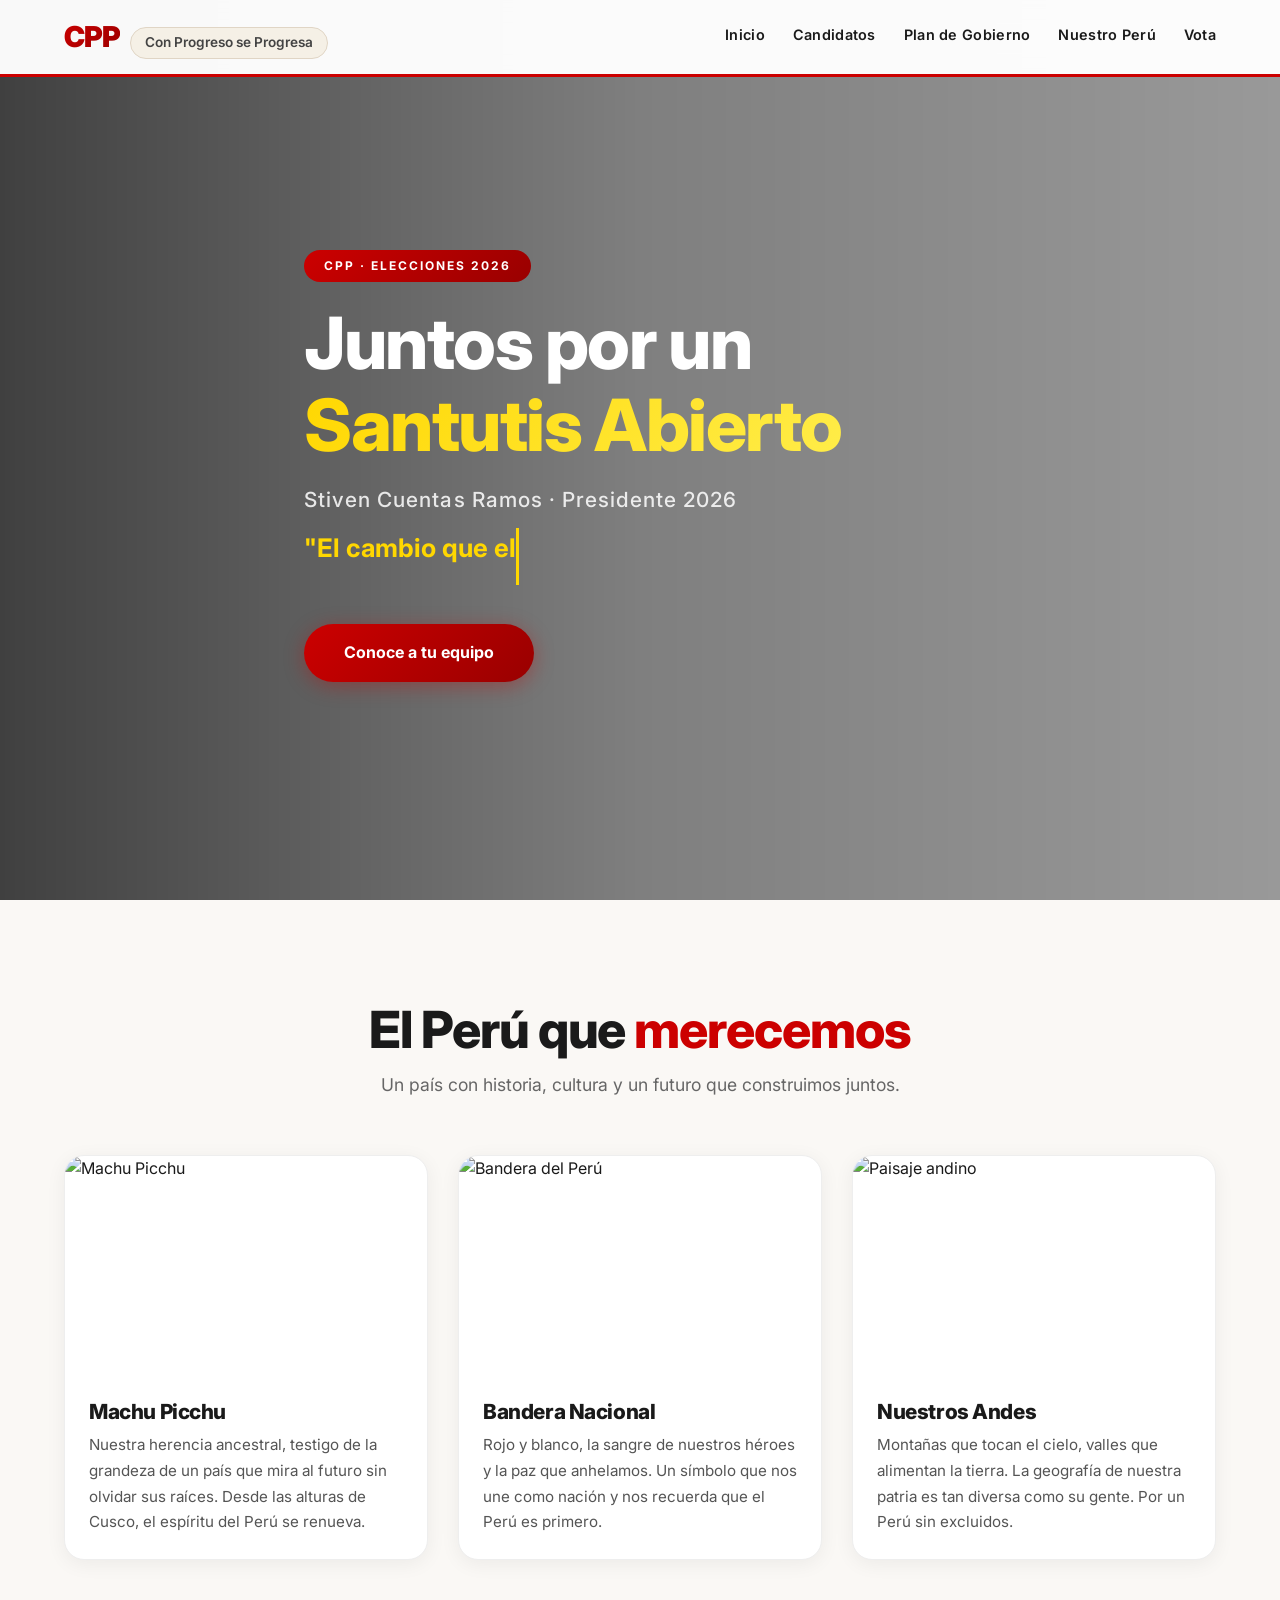
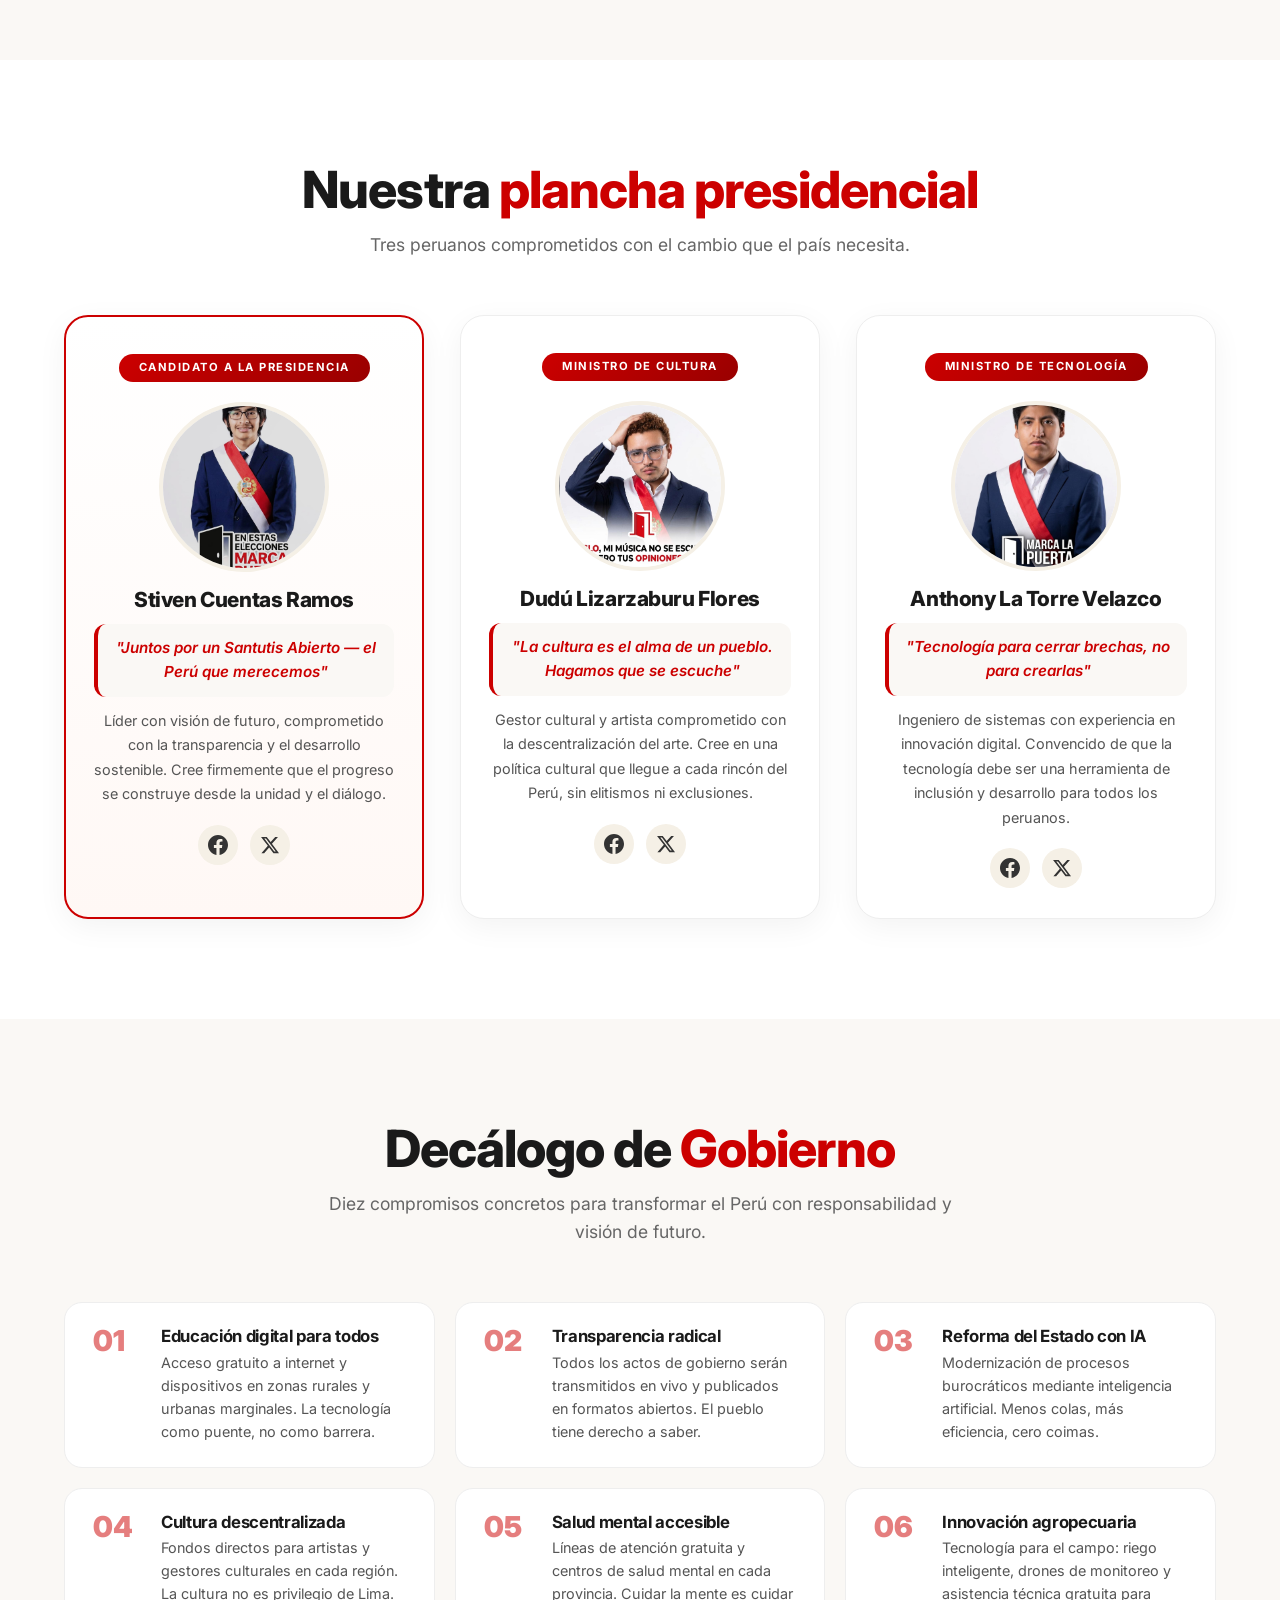
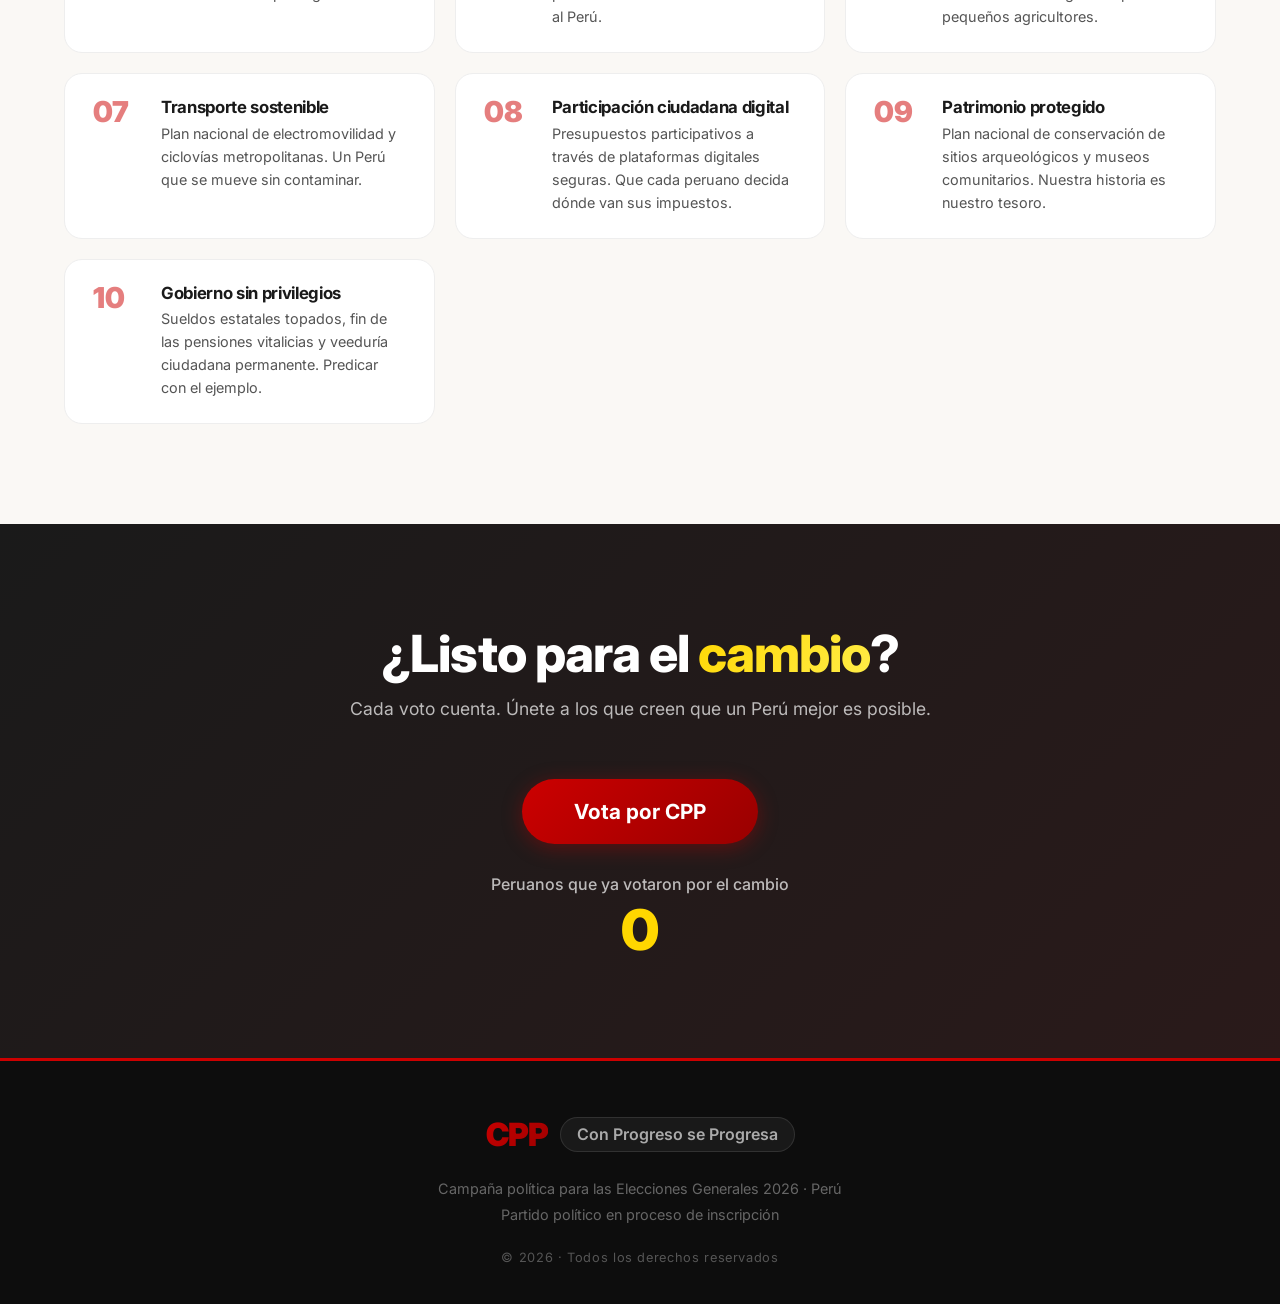
==== index.html @ 86fbd837 "Tercera version con ia agentica de BigPickle" ====
<!DOCTYPE html>
<html lang="es">
<head>
    <meta charset="UTF-8" />
    <meta name="viewport" content="width=device-width, initial-scale=1.0" />
    <title>CPP · Con Progreso se Progresa | Elecciones 2026</title>
    <link rel="stylesheet" href="css/style.css" />
    <link rel="preconnect" href="https://fonts.googleapis.com" />
    <link href="https://fonts.googleapis.com/css2?family=Inter:wght@400;500;600;700;800;900&display=swap" rel="stylesheet" />
</head>
<body>

    <!-- ===== HEADER ===== -->
    <header class="header" id="header">
        <div class="container header-inner">
            <a href="#inicio" class="logo">
                <span class="logo-cpp">CPP</span>
                <span class="logo-slogan">Con Progreso se Progresa</span>
            </a>
            <button class="nav-toggle" id="navToggle" aria-label="Menú de navegación">
                <span></span><span></span><span></span>
            </button>
            <nav class="nav" id="nav">
                <a href="#inicio">Inicio</a>
                <a href="#candidatos">Candidatos</a>
                <a href="#propuestas">Plan de Gobierno</a>
                <a href="#peru">Nuestro Perú</a>
                <a href="#votar">Vota</a>
            </nav>
        </div>
    </header>

    <!-- ===== HERO ===== -->
    <section class="hero" id="inicio">
        <div class="hero-carousel" id="heroCarousel">
            <div class="carousel-slide active" style="background-image: url('img/machupicchu.jpg')"></div>
            <div class="carousel-slide" style="background-image: url('img/bandera-peru.jpg')"></div>
            <div class="carousel-slide" style="background-image: url('img/peru-paisaje.jpg')"></div>
        </div>
        <div class="hero-overlay"></div>
        <div class="hero-content container">
            <span class="hero-tag fade-in">CPP · Elecciones 2026</span>
            <h1 class="fade-in">Juntos por un <span class="highlight">Santutis Abierto</span></h1>
            <p class="hero-sub fade-in">Stiven Cuentas Ramos · Presidente 2026</p>
            <p class="hero-lema" id="typingText"></p>
            <div class="hero-cta fade-in">
                <a href="#candidatos" class="btn-primary pulse">Conoce a tu equipo</a>
            </div>
        </div>
    </section>

    <!-- ===== NUESTRO PERÚ ===== -->
    <section class="section peru" id="peru">
        <div class="container">
            <div class="section-header fade-up">
                <h2 class="section-title">El Perú que <span>merecemos</span></h2>
                <p class="section-sub">Un país con historia, cultura y un futuro que construimos juntos.</p>
            </div>
            <div class="peru-grid">
                <div class="peru-card fade-up">
                    <div class="peru-img">
                        <img src="img/machupicchu.jpg" alt="Machu Picchu" loading="lazy" />
                    </div>
                    <div class="peru-body">
                        <h3>Machu Picchu</h3>
                        <p>Nuestra herencia ancestral, testigo de la grandeza de un país que mira al futuro sin olvidar sus raíces. Desde las alturas de Cusco, el espíritu del Perú se renueva.</p>
                    </div>
                </div>
                <div class="peru-card fade-up">
                    <div class="peru-img">
                        <img src="img/bandera-peru.jpg" alt="Bandera del Perú" loading="lazy" />
                    </div>
                    <div class="peru-body">
                        <h3>Bandera Nacional</h3>
                        <p>Rojo y blanco, la sangre de nuestros héroes y la paz que anhelamos. Un símbolo que nos une como nación y nos recuerda que el Perú es primero.</p>
                    </div>
                </div>
                <div class="peru-card fade-up">
                    <div class="peru-img">
                        <img src="img/peru-paisaje.jpg" alt="Paisaje andino" loading="lazy" />
                    </div>
                    <div class="peru-body">
                        <h3>Nuestros Andes</h3>
                        <p>Montañas que tocan el cielo, valles que alimentan la tierra. La geografía de nuestra patria es tan diversa como su gente. Por un Perú sin excluidos.</p>
                    </div>
                </div>
            </div>
        </div>
    </section>

    <!-- ===== CANDIDATOS ===== -->
    <section class="section candidatos" id="candidatos">
        <div class="container">
            <div class="section-header fade-up">
                <h2 class="section-title">Nuestra <span>plancha presidencial</span></h2>
                <p class="section-sub">Tres peruanos comprometidos con el cambio que el país necesita.</p>
            </div>
            <div class="candidatos-grid">

                <div class="candidato-card card-destacado fade-up">
                    <div class="candidato-badge">Candidato a la Presidencia</div>
                    <div class="candidato-img-wrap">
                        <img src="img/bannerchino.jpg" alt="Stiven Cuentas Ramos" class="candidato-img" loading="lazy" />
                    </div>
                    <h3 class="candidato-nombre">Stiven Cuentas Ramos</h3>
                    <p class="candidato-lema">"Juntos por un Santutis Abierto — el Perú que merecemos"</p>
                    <p class="candidato-desc">Líder con visión de futuro, comprometido con la transparencia y el desarrollo sostenible. Cree firmemente que el progreso se construye desde la unidad y el diálogo.</p>
                    <div class="candidato-redes">
                        <a href="#" aria-label="Facebook"><svg viewBox="0 0 24 24" fill="currentColor"><path d="M24 12.073c0-6.627-5.373-12-12-12s-12 5.373-12 12c0 5.99 4.388 10.954 10.125 11.854v-8.385H7.078v-3.47h3.047V9.43c0-3.007 1.792-4.669 4.533-4.669 1.312 0 2.686.235 2.686.235v2.953H15.83c-1.491 0-1.956.925-1.956 1.874v2.25h3.328l-.532 3.47h-2.796v8.385C19.612 23.027 24 18.062 24 12.073z"/></svg></a>
                        <a href="#" aria-label="Twitter / X"><svg viewBox="0 0 24 24" fill="currentColor"><path d="M18.244 2.25h3.308l-7.227 8.26 8.502 11.24H16.17l-5.214-6.817L4.99 21.75H1.68l7.73-8.835L1.254 2.25H8.08l4.713 6.231zm-1.161 17.52h1.833L7.084 4.126H5.117z"/></svg></a>
                    </div>
                </div>

                <div class="candidato-card fade-up">
                    <div class="candidato-badge">Ministro de Cultura</div>
                    <div class="candidato-img-wrap">
                        <img src="img/bannerdudu.jpg" alt="Dudú Lizarzaburu Flores" class="candidato-img" loading="lazy" />
                    </div>
                    <h3 class="candidato-nombre">Dudú Lizarzaburu Flores</h3>
                    <p class="candidato-lema">"La cultura es el alma de un pueblo. Hagamos que se escuche"</p>
                    <p class="candidato-desc">Gestor cultural y artista comprometido con la descentralización del arte. Cree en una política cultural que llegue a cada rincón del Perú, sin elitismos ni exclusiones.</p>
                    <div class="candidato-redes">
                        <a href="#" aria-label="Facebook"><svg viewBox="0 0 24 24" fill="currentColor"><path d="M24 12.073c0-6.627-5.373-12-12-12s-12 5.373-12 12c0 5.99 4.388 10.954 10.125 11.854v-8.385H7.078v-3.47h3.047V9.43c0-3.007 1.792-4.669 4.533-4.669 1.312 0 2.686.235 2.686.235v2.953H15.83c-1.491 0-1.956.925-1.956 1.874v2.25h3.328l-.532 3.47h-2.796v8.385C19.612 23.027 24 18.062 24 12.073z"/></svg></a>
                        <a href="#" aria-label="Twitter / X"><svg viewBox="0 0 24 24" fill="currentColor"><path d="M18.244 2.25h3.308l-7.227 8.26 8.502 11.24H16.17l-5.214-6.817L4.99 21.75H1.68l7.73-8.835L1.254 2.25H8.08l4.713 6.231zm-1.161 17.52h1.833L7.084 4.126H5.117z"/></svg></a>
                    </div>
                </div>

                <div class="candidato-card fade-up">
                    <div class="candidato-badge">Ministro de Tecnología</div>
                    <div class="candidato-img-wrap">
                        <img src="img/banneranthony.jpg" alt="Anthony La Torre Velazco" class="candidato-img" loading="lazy" />
                    </div>
                    <h3 class="candidato-nombre">Anthony La Torre Velazco</h3>
                    <p class="candidato-lema">"Tecnología para cerrar brechas, no para crearlas"</p>
                    <p class="candidato-desc">Ingeniero de sistemas con experiencia en innovación digital. Convencido de que la tecnología debe ser una herramienta de inclusión y desarrollo para todos los peruanos.</p>
                    <div class="candidato-redes">
                        <a href="#" aria-label="Facebook"><svg viewBox="0 0 24 24" fill="currentColor"><path d="M24 12.073c0-6.627-5.373-12-12-12s-12 5.373-12 12c0 5.99 4.388 10.954 10.125 11.854v-8.385H7.078v-3.47h3.047V9.43c0-3.007 1.792-4.669 4.533-4.669 1.312 0 2.686.235 2.686.235v2.953H15.83c-1.491 0-1.956.925-1.956 1.874v2.25h3.328l-.532 3.47h-2.796v8.385C19.612 23.027 24 18.062 24 12.073z"/></svg></a>
                        <a href="#" aria-label="Twitter / X"><svg viewBox="0 0 24 24" fill="currentColor"><path d="M18.244 2.25h3.308l-7.227 8.26 8.502 11.24H16.17l-5.214-6.817L4.99 21.75H1.68l7.73-8.835L1.254 2.25H8.08l4.713 6.231zm-1.161 17.52h1.833L7.084 4.126H5.117z"/></svg></a>
                    </div>
                </div>

            </div>
        </div>
    </section>

    <!-- ===== PLAN DE GOBIERNO ===== -->
    <section class="section propuestas" id="propuestas">
        <div class="container">
            <div class="section-header fade-up">
                <h2 class="section-title">Decálogo de <span>Gobierno</span></h2>
                <p class="section-sub">Diez compromisos concretos para transformar el Perú con responsabilidad y visión de futuro.</p>
            </div>
            <div class="propuestas-grid">

                <div class="propuesta-item fade-up">
                    <span class="propuesta-num">01</span>
                    <div class="propuesta-texto">
                        <h4>Educación digital para todos</h4>
                        <p>Acceso gratuito a internet y dispositivos en zonas rurales y urbanas marginales. La tecnología como puente, no como barrera.</p>
                    </div>
                </div>

                <div class="propuesta-item fade-up">
                    <span class="propuesta-num">02</span>
                    <div class="propuesta-texto">
                        <h4>Transparencia radical</h4>
                        <p>Todos los actos de gobierno serán transmitidos en vivo y publicados en formatos abiertos. El pueblo tiene derecho a saber.</p>
                    </div>
                </div>

                <div class="propuesta-item fade-up">
                    <span class="propuesta-num">03</span>
                    <div class="propuesta-texto">
                        <h4>Reforma del Estado con IA</h4>
                        <p>Modernización de procesos burocráticos mediante inteligencia artificial. Menos colas, más eficiencia, cero coimas.</p>
                    </div>
                </div>

                <div class="propuesta-item fade-up">
                    <span class="propuesta-num">04</span>
                    <div class="propuesta-texto">
                        <h4>Cultura descentralizada</h4>
                        <p>Fondos directos para artistas y gestores culturales en cada región. La cultura no es privilegio de Lima.</p>
                    </div>
                </div>

                <div class="propuesta-item fade-up">
                    <span class="propuesta-num">05</span>
                    <div class="propuesta-texto">
                        <h4>Salud mental accesible</h4>
                        <p>Líneas de atención gratuita y centros de salud mental en cada provincia. Cuidar la mente es cuidar al Perú.</p>
                    </div>
                </div>

                <div class="propuesta-item fade-up">
                    <span class="propuesta-num">06</span>
                    <div class="propuesta-texto">
                        <h4>Innovación agropecuaria</h4>
                        <p>Tecnología para el campo: riego inteligente, drones de monitoreo y asistencia técnica gratuita para pequeños agricultores.</p>
                    </div>
                </div>

                <div class="propuesta-item fade-up">
                    <span class="propuesta-num">07</span>
                    <div class="propuesta-texto">
                        <h4>Transporte sostenible</h4>
                        <p>Plan nacional de electromovilidad y ciclovías metropolitanas. Un Perú que se mueve sin contaminar.</p>
                    </div>
                </div>

                <div class="propuesta-item fade-up">
                    <span class="propuesta-num">08</span>
                    <div class="propuesta-texto">
                        <h4>Participación ciudadana digital</h4>
                        <p>Presupuestos participativos a través de plataformas digitales seguras. Que cada peruano decida dónde van sus impuestos.</p>
                    </div>
                </div>

                <div class="propuesta-item fade-up">
                    <span class="propuesta-num">09</span>
                    <div class="propuesta-texto">
                        <h4>Patrimonio protegido</h4>
                        <p>Plan nacional de conservación de sitios arqueológicos y museos comunitarios. Nuestra historia es nuestro tesoro.</p>
                    </div>
                </div>

                <div class="propuesta-item fade-up">
                    <span class="propuesta-num">10</span>
                    <div class="propuesta-texto">
                        <h4>Gobierno sin privilegios</h4>
                        <p>Sueldos estatales topados, fin de las pensiones vitalicias y veeduría ciudadana permanente. Predicar con el ejemplo.</p>
                    </div>
                </div>

            </div>
        </div>
    </section>

    <!-- ===== VOTA ===== -->
    <section class="section cta" id="votar">
        <div class="container">
            <div class="section-header fade-up">
                <h2 class="section-title">¿Listo para el <span>cambio</span>?</h2>
                <p class="section-sub">Cada voto cuenta. Únete a los que creen que un Perú mejor es posible.</p>
            </div>
            <div class="cta-content fade-up">
                <button class="btn-primary btn-grande pulse" id="btnVotar">Vota por CPP</button>
                <div class="cta-contador">
                    <span class="cta-contador-label">Peruanos que ya votaron por el cambio</span>
                    <span class="cta-contador-num" id="contadorVotos">0</span>
                </div>
            </div>
        </div>
    </section>

    <!-- ===== FOOTER ===== -->
    <footer class="footer">
        <div class="container">
            <div class="footer-brand">
                <span class="logo-cpp">CPP</span>
                <span class="footer-slogan">Con Progreso se Progresa</span>
            </div>
            <p class="footer-text">
                Campaña política para las Elecciones Generales 2026 · Perú<br />
                Partido político en proceso de inscripción
            </p>
            <p class="footer-copy">&copy; 2026 · Todos los derechos reservados</p>
        </div>
    </footer>

    <script src="js/main.js"></script>
</body>
</html>
---- css/style.css ----
/* ============================================================
   CPP · Con Progreso se Progresa — Estilos
   Elecciones Perú 2026
   ============================================================ */

/* ---------- RESET ---------- */
*,
*::before,
*::after {
    margin: 0;
    padding: 0;
    box-sizing: border-box;
}

html {
    scroll-behavior: smooth;
}

body {
    font-family: 'Inter', 'Segoe UI', sans-serif;
    background: #ffffff;
    color: #1a1a1a;
    line-height: 1.6;
    overflow-x: hidden;
    -webkit-font-smoothing: antialiased;
}

img {
    max-width: 100%;
    display: block;
}

a {
    text-decoration: none;
    color: inherit;
}

button {
    font-family: inherit;
    cursor: pointer;
    border: none;
    outline: none;
}

.container {
    width: 100%;
    max-width: 1200px;
    margin: 0 auto;
    padding: 0 24px;
}

/* ---------- TYPOGRAPHY ---------- */
h1, h2, h3, h4 {
    font-weight: 800;
    letter-spacing: -0.02em;
    line-height: 1.15;
}

.highlight {
    background: linear-gradient(135deg, #cc0000, #ffd700);
    -webkit-background-clip: text;
    -webkit-text-fill-color: transparent;
    background-clip: text;
}

.section {
    padding: 100px 0;
}

.section-header {
    text-align: center;
    margin-bottom: 56px;
}

.section-title {
    font-size: clamp(2rem, 5vw, 3.2rem);
    margin-bottom: 12px;
}

.section-title span {
    color: #cc0000;
}

.section-sub {
    font-size: 1.1rem;
    color: #666;
    max-width: 640px;
    margin: 0 auto;
}

/* ---------- BUTTONS ---------- */
.btn-primary {
    display: inline-block;
    background: linear-gradient(135deg, #cc0000, #990000);
    color: #fff;
    font-weight: 700;
    padding: 16px 40px;
    border-radius: 60px;
    font-size: 1rem;
    border: none;
    cursor: pointer;
    transition: all 0.3s ease;
    box-shadow: 0 4px 20px rgba(204, 0, 0, 0.35);
    position: relative;
    overflow: hidden;
}

.btn-primary::before {
    content: '';
    position: absolute;
    top: 0;
    left: -100%;
    width: 100%;
    height: 100%;
    background: linear-gradient(90deg, transparent, rgba(255, 255, 255, 0.15), transparent);
    transition: left 0.5s ease;
}

.btn-primary:hover::before {
    left: 100%;
}

.btn-primary:hover {
    transform: translateY(-3px);
    box-shadow: 0 8px 30px rgba(204, 0, 0, 0.45);
}

.btn-primary:active {
    transform: translateY(-1px);
}

.btn-grande {
    font-size: 1.3rem;
    padding: 20px 52px;
}

/* ---------- PULSE ANIMATION ---------- */
.pulse {
    animation: pulse 2s ease-in-out infinite;
}

@keyframes pulse {
    0%, 100% {
        box-shadow: 0 4px 20px rgba(204, 0, 0, 0.35);
    }
    50% {
        box-shadow: 0 4px 35px rgba(204, 0, 0, 0.6), 0 0 60px rgba(204, 0, 0, 0.15);
    }
}

/* ============================================================
   HEADER — STICKY
   ============================================================ */
.header {
    position: fixed;
    top: 0;
    left: 0;
    width: 100%;
    z-index: 1000;
    background: rgba(255, 255, 255, 0.97);
    backdrop-filter: blur(10px);
    -webkit-backdrop-filter: blur(10px);
    border-bottom: 3px solid #cc0000;
    padding: 14px 0;
    transition: box-shadow 0.3s ease, padding 0.3s ease;
}

.header.scrolled {
    box-shadow: 0 2px 30px rgba(0, 0, 0, 0.1);
    padding: 10px 0;
}

.header-inner {
    display: flex;
    justify-content: space-between;
    align-items: center;
}

.logo {
    display: flex;
    align-items: baseline;
    gap: 10px;
}

.logo-cpp {
    font-size: 1.8rem;
    font-weight: 900;
    color: #cc0000;
    letter-spacing: -1px;
    background: linear-gradient(135deg, #cc0000, #990000);
    -webkit-background-clip: text;
    -webkit-text-fill-color: transparent;
    background-clip: text;
}

.logo-slogan {
    font-size: 0.85rem;
    font-weight: 600;
    color: #444;
    background: #f5f0e6;
    padding: 4px 14px;
    border-radius: 30px;
    border: 1px solid #e0d5c5;
    white-space: nowrap;
}

/* ---------- NAV TOGGLE (mobile) ---------- */
.nav-toggle {
    display: none;
    flex-direction: column;
    gap: 5px;
    background: none;
    padding: 8px;
    cursor: pointer;
}

.nav-toggle span {
    display: block;
    width: 26px;
    height: 3px;
    background: #1a1a1a;
    border-radius: 3px;
    transition: all 0.3s ease;
}

.nav-toggle.active span:nth-child(1) {
    transform: rotate(45deg) translate(5px, 6px);
}

.nav-toggle.active span:nth-child(2) {
    opacity: 0;
}

.nav-toggle.active span:nth-child(3) {
    transform: rotate(-45deg) translate(5px, -6px);
}

/* ---------- NAV ---------- */
.nav {
    display: flex;
    gap: 28px;
    align-items: center;
}

.nav a {
    color: #1a1a1a;
    font-weight: 600;
    font-size: 0.9rem;
    transition: all 0.2s;
    padding-bottom: 4px;
    border-bottom: 2px solid transparent;
    letter-spacing: 0.02em;
}

.nav a:hover {
    color: #cc0000;
    border-bottom-color: #cc0000;
}

/* ============================================================
   HERO — CAROUSEL BACKGROUND
   ============================================================ */
.hero {
    position: relative;
    min-height: 100vh;
    display: flex;
    align-items: center;
    padding: 120px 0 80px;
    overflow: hidden;
}

.hero-carousel {
    position: absolute;
    top: 0;
    left: 0;
    width: 100%;
    height: 100%;
    z-index: 0;
}

.carousel-slide {
    position: absolute;
    top: 0;
    left: 0;
    width: 100%;
    height: 100%;
    background-size: cover;
    background-position: center;
    opacity: 0;
    transition: opacity 1.5s ease;
    will-change: opacity;
}

.carousel-slide.active {
    opacity: 1;
}

/* Parallax effect on hero */
.hero.parallax .hero-carousel {
    transform: translateY(0);
    will-change: transform;
    transition: transform 0.1s linear;
}

.hero-overlay {
    position: absolute;
    top: 0;
    left: 0;
    width: 100%;
    height: 100%;
    z-index: 1;
    background: linear-gradient(
        to right,
        rgba(0, 0, 0, 0.75) 0%,
        rgba(0, 0, 0, 0.5) 50%,
        rgba(0, 0, 0, 0.4) 100%
    );
}

.hero-content {
    position: relative;
    z-index: 2;
    max-width: 720px;
}

.hero-tag {
    display: inline-block;
    background: linear-gradient(135deg, #cc0000, #990000);
    color: #fff;
    font-weight: 700;
    font-size: 0.75rem;
    letter-spacing: 2px;
    text-transform: uppercase;
    padding: 6px 20px;
    border-radius: 30px;
    margin-bottom: 20px;
}

.hero-content h1 {
    font-size: clamp(2.5rem, 6vw, 4.5rem);
    color: #ffffff;
    margin-bottom: 16px;
}

.hero-content h1 .highlight {
    background: linear-gradient(135deg, #ffd700, #ffed4a);
    -webkit-background-clip: text;
    -webkit-text-fill-color: transparent;
    background-clip: text;
}

.hero-sub {
    font-size: clamp(1rem, 2vw, 1.3rem);
    color: rgba(255, 255, 255, 0.85);
    font-weight: 500;
    margin-bottom: 12px;
    letter-spacing: 0.05em;
}

.hero-lema {
    font-size: clamp(1.1rem, 2.5vw, 1.6rem);
    color: #ffd700;
    font-weight: 700;
    min-height: 2.2em;
    margin-bottom: 32px;
    border-right: 3px solid #ffd700;
    display: inline-block;
    white-space: nowrap;
    overflow: hidden;
    animation: blinkCursor 0.75s step-end infinite;
}

.hero-lema.done {
    border-right-color: transparent;
    animation: none;
}

@keyframes blinkCursor {
    50% { border-right-color: transparent; }
}

/* ---------- FADE IN HERO ---------- */
.fade-in {
    opacity: 0;
    animation: fadeInUp 0.8s ease forwards;
}

.fade-in:nth-child(1) { animation-delay: 0.2s; }
.fade-in:nth-child(2) { animation-delay: 0.5s; }
.fade-in:nth-child(3) { animation-delay: 0.8s; }
.fade-in:nth-child(4) { animation-delay: 1.1s; }
.fade-in:nth-child(5) { animation-delay: 1.4s; }

@keyframes fadeInUp {
    from {
        opacity: 0;
        transform: translateY(30px);
    }
    to {
        opacity: 1;
        transform: translateY(0);
    }
}

/* ============================================================
   PERÚ SECTION
   ============================================================ */
.peru {
    background: #faf8f5;
}

.peru-grid {
    display: grid;
    grid-template-columns: repeat(auto-fit, minmax(300px, 1fr));
    gap: 30px;
}

.peru-card {
    background: #fff;
    border-radius: 20px;
    overflow: hidden;
    box-shadow: 0 4px 20px rgba(0, 0, 0, 0.06);
    transition: transform 0.4s ease, box-shadow 0.4s ease;
    border: 1px solid #eee;
}

.peru-card:hover {
    transform: translateY(-8px);
    box-shadow: 0 16px 50px rgba(0, 0, 0, 0.1);
}

.peru-img {
    overflow: hidden;
}

.peru-img img {
    width: 100%;
    height: 220px;
    object-fit: cover;
    transition: transform 0.5s ease;
}

.peru-card:hover .peru-img img {
    transform: scale(1.08);
}

.peru-body {
    padding: 24px;
}

.peru-body h3 {
    font-size: 1.3rem;
    margin-bottom: 8px;
    color: #1a1a1a;
}

.peru-body p {
    font-size: 0.95rem;
    color: #555;
    line-height: 1.7;
}

/* ============================================================
   CANDIDATOS SECTION
   ============================================================ */
.candidatos {
    background: #ffffff;
}

.candidatos-grid {
    display: grid;
    grid-template-columns: repeat(auto-fit, minmax(300px, 1fr));
    gap: 36px;
}

.candidato-card {
    background: #ffffff;
    border-radius: 24px;
    padding: 36px 28px 30px;
    text-align: center;
    box-shadow: 0 8px 30px rgba(0, 0, 0, 0.05);
    border: 1px solid #eee;
    transition: all 0.4s ease;
    position: relative;
    overflow: hidden;
}

.candidato-card::after {
    content: '';
    position: absolute;
    top: 0;
    left: 0;
    width: 100%;
    height: 4px;
    background: linear-gradient(90deg, #cc0000, #ffd700);
    transform: scaleX(0);
    transform-origin: left;
    transition: transform 0.4s ease;
}

.candidato-card:hover::after {
    transform: scaleX(1);
}

.candidato-card:hover {
    transform: translateY(-10px);
    box-shadow: 0 24px 60px rgba(204, 0, 0, 0.1);
    border-color: #cc0000;
}

.card-destacado {
    border: 2px solid #cc0000;
    background: linear-gradient(180deg, #fff 0%, #fff8f5 100%);
}

.candidato-badge {
    display: inline-block;
    background: linear-gradient(135deg, #cc0000, #990000);
    color: #fff;
    font-size: 0.7rem;
    font-weight: 700;
    text-transform: uppercase;
    letter-spacing: 1.5px;
    padding: 5px 20px;
    border-radius: 30px;
    margin-bottom: 20px;
}

.candidato-img-wrap {
    width: 170px;
    height: 170px;
    margin: 0 auto 16px;
    border-radius: 50%;
    overflow: hidden;
    border: 4px solid #f5f0e6;
    transition: border-color 0.3s, transform 0.4s ease;
}

.candidato-card:hover .candidato-img-wrap {
    border-color: #cc0000;
    transform: scale(1.05);
}

.candidato-img {
    width: 100%;
    height: 100%;
    object-fit: cover;
    transition: transform 0.4s ease;
}

.candidato-card:hover .candidato-img {
    transform: scale(1.1);
}

.candidato-nombre {
    font-size: 1.3rem;
    font-weight: 800;
    margin-bottom: 12px;
}

.candidato-lema {
    font-size: 0.95rem;
    font-style: italic;
    color: #cc0000;
    font-weight: 600;
    background: #faf8f5;
    padding: 12px 16px;
    border-radius: 12px;
    margin-bottom: 12px;
    border-left: 4px solid #cc0000;
}

.candidato-desc {
    font-size: 0.9rem;
    color: #555;
    line-height: 1.7;
    margin-bottom: 18px;
}

.candidato-redes {
    display: flex;
    justify-content: center;
    gap: 12px;
}

.candidato-redes a {
    display: inline-flex;
    align-items: center;
    justify-content: center;
    width: 40px;
    height: 40px;
    background: #f5f0e6;
    border-radius: 50%;
    color: #333;
    transition: all 0.3s;
    padding: 10px;
}

.candidato-redes a svg {
    width: 100%;
    height: 100%;
}

.candidato-redes a:hover {
    background: #cc0000;
    color: #fff;
    transform: scale(1.15);
}

/* ============================================================
   PROPUESTAS (DECÁLOGO)
   ============================================================ */
.propuestas {
    background: #faf8f5;
}

.propuestas-grid {
    display: grid;
    grid-template-columns: repeat(auto-fit, minmax(320px, 1fr));
    gap: 20px;
}

.propuesta-item {
    display: flex;
    align-items: flex-start;
    gap: 20px;
    background: #fff;
    padding: 24px 28px;
    border-radius: 18px;
    border: 1px solid #eee;
    transition: all 0.3s ease;
}

.propuesta-item:hover {
    background: #fff8f5;
    border-color: #cc0000;
    transform: translateX(6px);
    box-shadow: 0 8px 25px rgba(204, 0, 0, 0.06);
}

.propuesta-num {
    font-weight: 900;
    font-size: 1.8rem;
    color: #cc0000;
    opacity: 0.5;
    min-width: 48px;
    line-height: 1;
    flex-shrink: 0;
}

.propuesta-texto h4 {
    font-size: 1.05rem;
    font-weight: 700;
    margin-bottom: 4px;
    color: #1a1a1a;
}

.propuesta-texto p {
    font-size: 0.9rem;
    color: #555;
    line-height: 1.6;
}

/* ============================================================
   CTA / VOTA
   ============================================================ */
.cta {
    background: linear-gradient(135deg, #1a1a1a 0%, #2a1a1a 100%);
    text-align: center;
    position: relative;
    overflow: hidden;
}

.cta::before {
    content: '';
    position: absolute;
    top: 0;
    left: 0;
    width: 100%;
    height: 100%;
    background: url('../img/bandera-peru.jpg') center / cover no-repeat;
    opacity: 0.04;
    z-index: 0;
}

.cta .section-header {
    position: relative;
    z-index: 1;
}

.cta .section-title {
    color: #fff;
}

.cta .section-title span {
    background: linear-gradient(135deg, #ffd700, #ffed4a);
    -webkit-background-clip: text;
    -webkit-text-fill-color: transparent;
    background-clip: text;
}

.cta .section-sub {
    color: rgba(255, 255, 255, 0.7);
}

.cta-content {
    position: relative;
    z-index: 1;
    text-align: center;
}

.cta-contador {
    margin-top: 28px;
    display: flex;
    flex-direction: column;
    align-items: center;
    gap: 4px;
}

.cta-contador-label {
    font-size: 1rem;
    color: rgba(255, 255, 255, 0.7);
    font-weight: 500;
}

.cta-contador-num {
    font-size: 3.5rem;
    font-weight: 900;
    color: #ffd700;
    line-height: 1;
    display: inline-block;
}

/* ============================================================
   FOOTER
   ============================================================ */
.footer {
    background: #0d0d0d;
    color: #888;
    text-align: center;
    padding: 48px 0 36px;
    border-top: 3px solid #cc0000;
}

.footer-brand {
    display: flex;
    justify-content: center;
    align-items: center;
    gap: 12px;
    margin-bottom: 16px;
    flex-wrap: wrap;
}

.footer-brand .logo-cpp {
    font-size: 2rem;
}

.footer-slogan {
    font-size: 1rem;
    font-weight: 600;
    color: #aaa;
    background: rgba(255, 255, 255, 0.05);
    padding: 4px 16px;
    border-radius: 30px;
    border: 1px solid rgba(255, 255, 255, 0.1);
}

.footer-text {
    font-size: 0.9rem;
    max-width: 500px;
    margin: 0 auto;
    line-height: 1.8;
    color: #666;
}

.footer-copy {
    margin-top: 20px;
    font-size: 0.8rem;
    color: #555;
    letter-spacing: 0.05em;
}

/* ============================================================
   SCROLL ANIMATIONS — FADE UP
   ============================================================ */
.fade-up {
    opacity: 0;
    transform: translateY(40px);
    transition: opacity 0.7s ease, transform 0.7s ease;
}

.fade-up.visible {
    opacity: 1;
    transform: translateY(0);
}

/* ============================================================
   CONFETTI KEYFRAMES (injected via JS fallback)
   ============================================================ */
@keyframes caerConfeti {
    0% {
        transform: translateY(0) rotate(0deg) scale(1);
        opacity: 1;
    }
    100% {
        transform: translateY(110vh) rotate(720deg) scale(0.3);
        opacity: 0;
    }
}

/* ============================================================
   RESPONSIVE — MOBILE FIRST
   ============================================================ */

/* Tablet */
@media (max-width: 900px) {
    .section {
        padding: 70px 0;
    }

    .candidatos-grid {
        grid-template-columns: repeat(auto-fit, minmax(260px, 1fr));
        gap: 28px;
    }

    .propuestas-grid {
        grid-template-columns: 1fr;
    }
}

/* Mobile */
@media (max-width: 768px) {
    .header {
        padding: 12px 0;
    }

    .nav-toggle {
        display: flex;
    }

    .nav {
        position: fixed;
        top: 60px;
        left: 0;
        width: 100%;
        background: rgba(255, 255, 255, 0.98);
        backdrop-filter: blur(10px);
        flex-direction: column;
        gap: 0;
        padding: 16px 24px;
        box-shadow: 0 10px 30px rgba(0, 0, 0, 0.1);
        transform: translateY(-120%);
        transition: transform 0.35s ease;
        z-index: 999;
        align-items: flex-start;
    }

    .nav.open {
        transform: translateY(0);
    }

    .nav a {
        padding: 12px 0;
        font-size: 1rem;
        width: 100%;
        border-bottom: 1px solid #eee;
    }

    .nav a:last-child {
        border-bottom: none;
    }

    .hero {
        min-height: 90vh;
        padding: 100px 0 60px;
    }

    .hero-content {
        text-align: center;
        margin: 0 auto;
    }

    .hero-lema {
        white-space: normal;
        border-right: none;
        display: block;
        min-height: auto;
    }

    .section-title {
        font-size: 1.8rem;
    }

    .section-sub {
        font-size: 1rem;
    }

    .peru-grid {
        grid-template-columns: 1fr;
        max-width: 450px;
        margin: 0 auto;
    }

    .candidatos-grid {
        grid-template-columns: 1fr;
        max-width: 400px;
        margin: 0 auto;
    }

    .propuestas-grid {
        grid-template-columns: 1fr;
    }

    .propuesta-item {
        padding: 18px 20px;
    }

    .cta-contador-num {
        font-size: 2.8rem;
    }

    .btn-grande {
        font-size: 1.1rem;
        padding: 16px 40px;
    }
}

/* Small mobile */
@media (max-width: 480px) {
    .hero {
        min-height: 85vh;
    }

    .logo-slogan {
        display: none;
    }

    .candidato-img-wrap {
        width: 140px;
        height: 140px;
    }

    .candidato-nombre {
        font-size: 1.1rem;
    }

    .cta-contador-num {
        font-size: 2.2rem;
    }
}
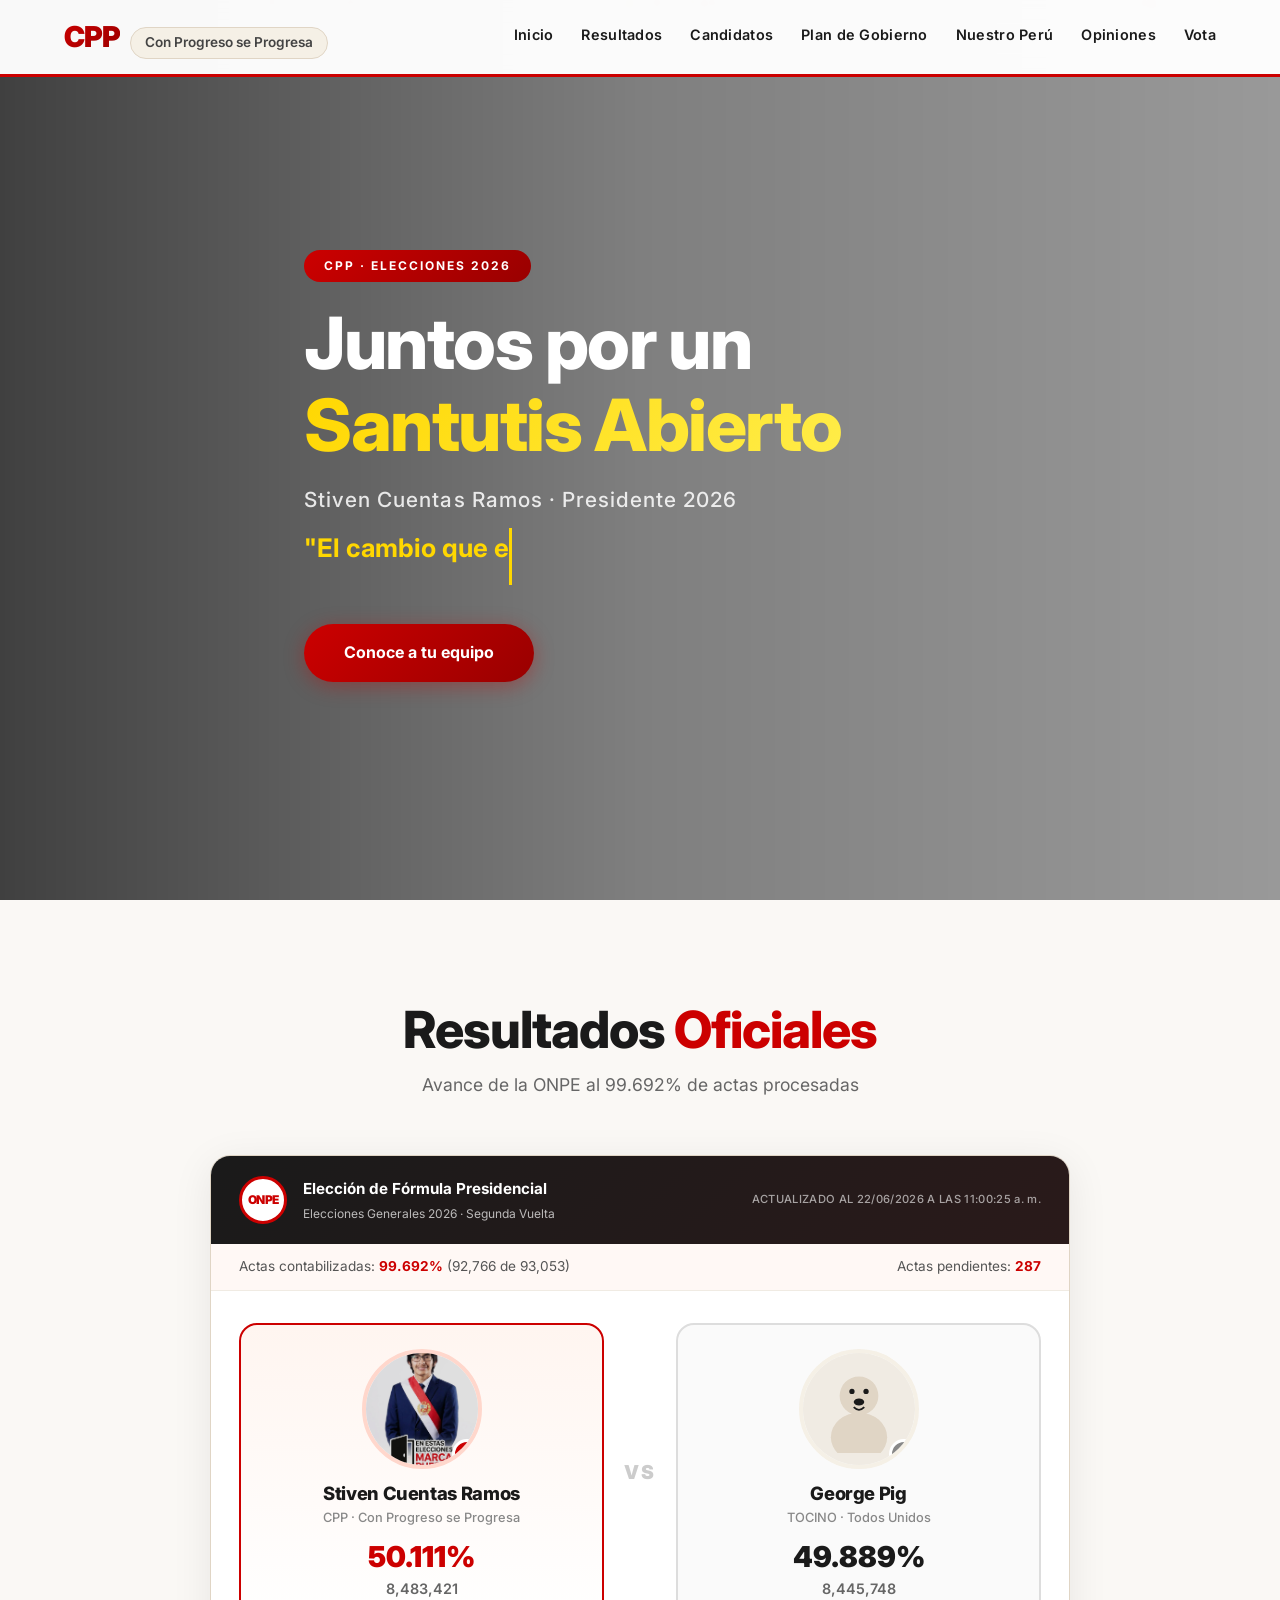
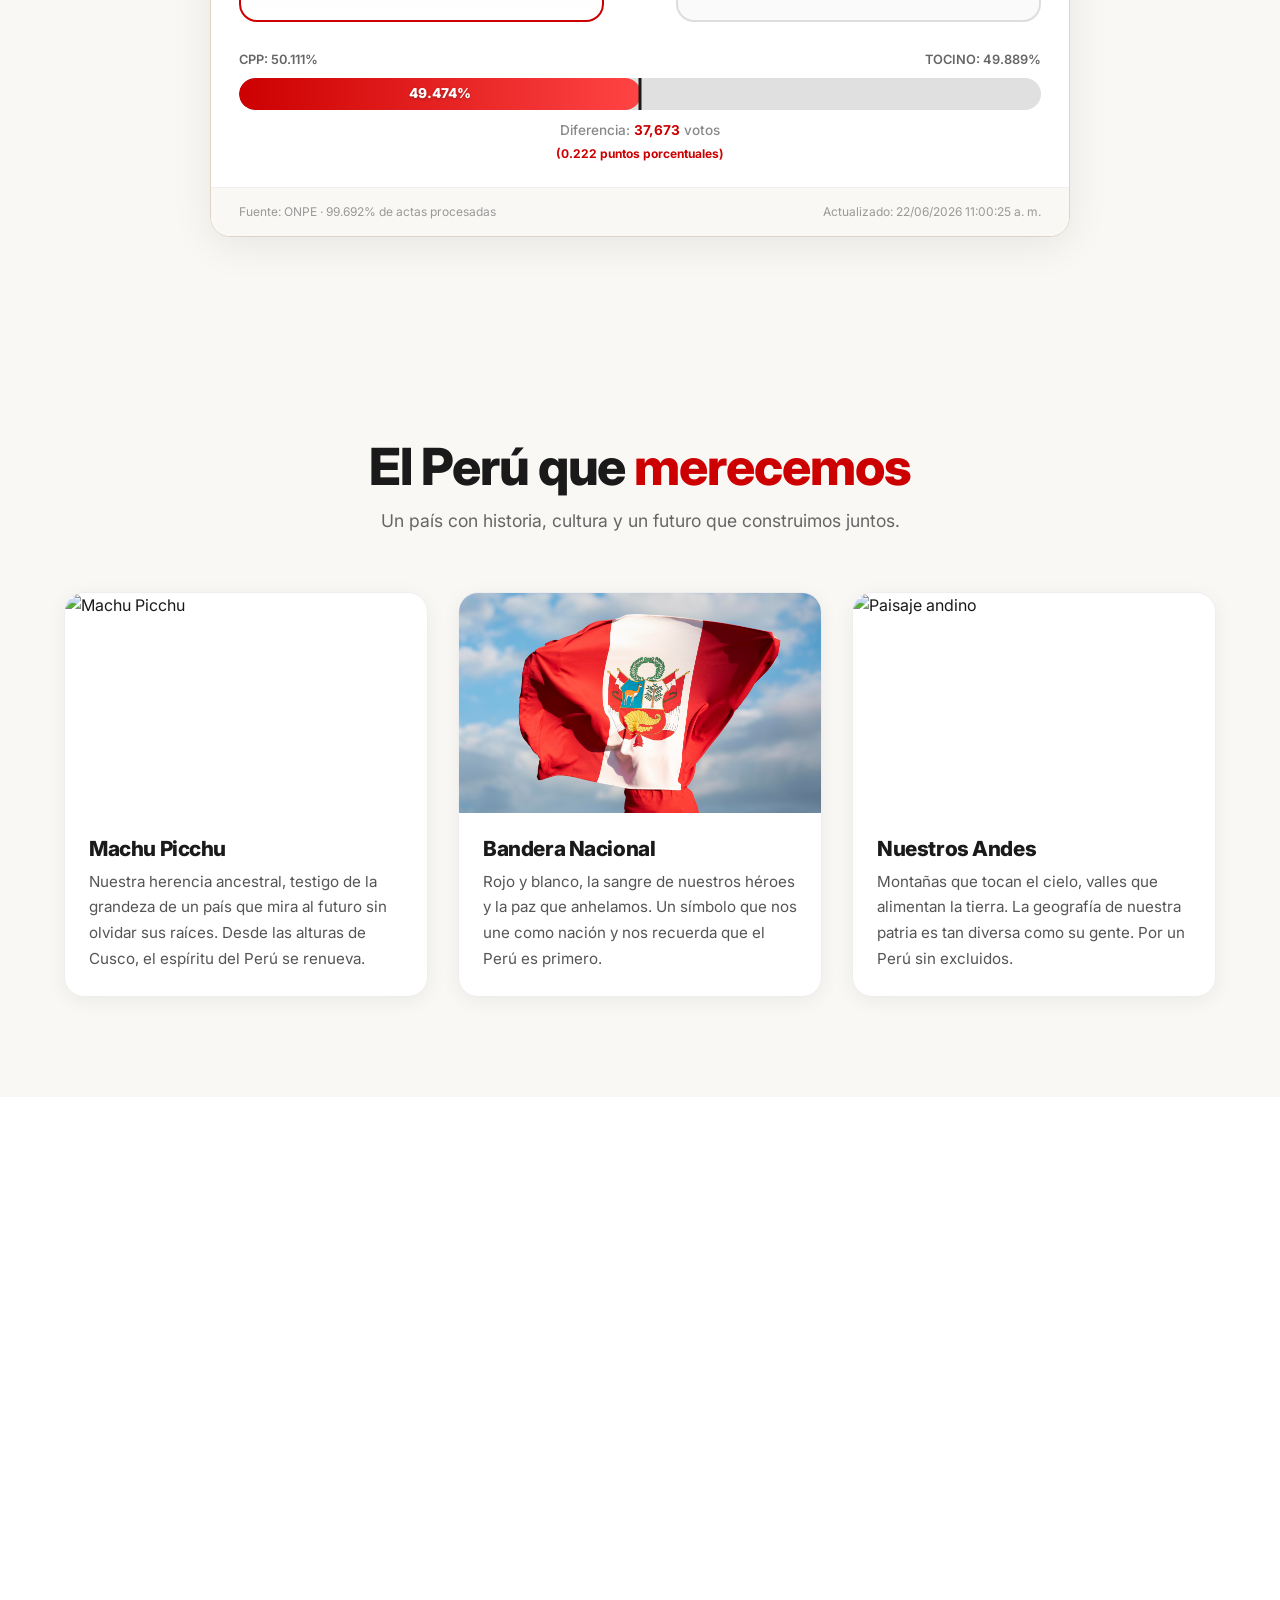
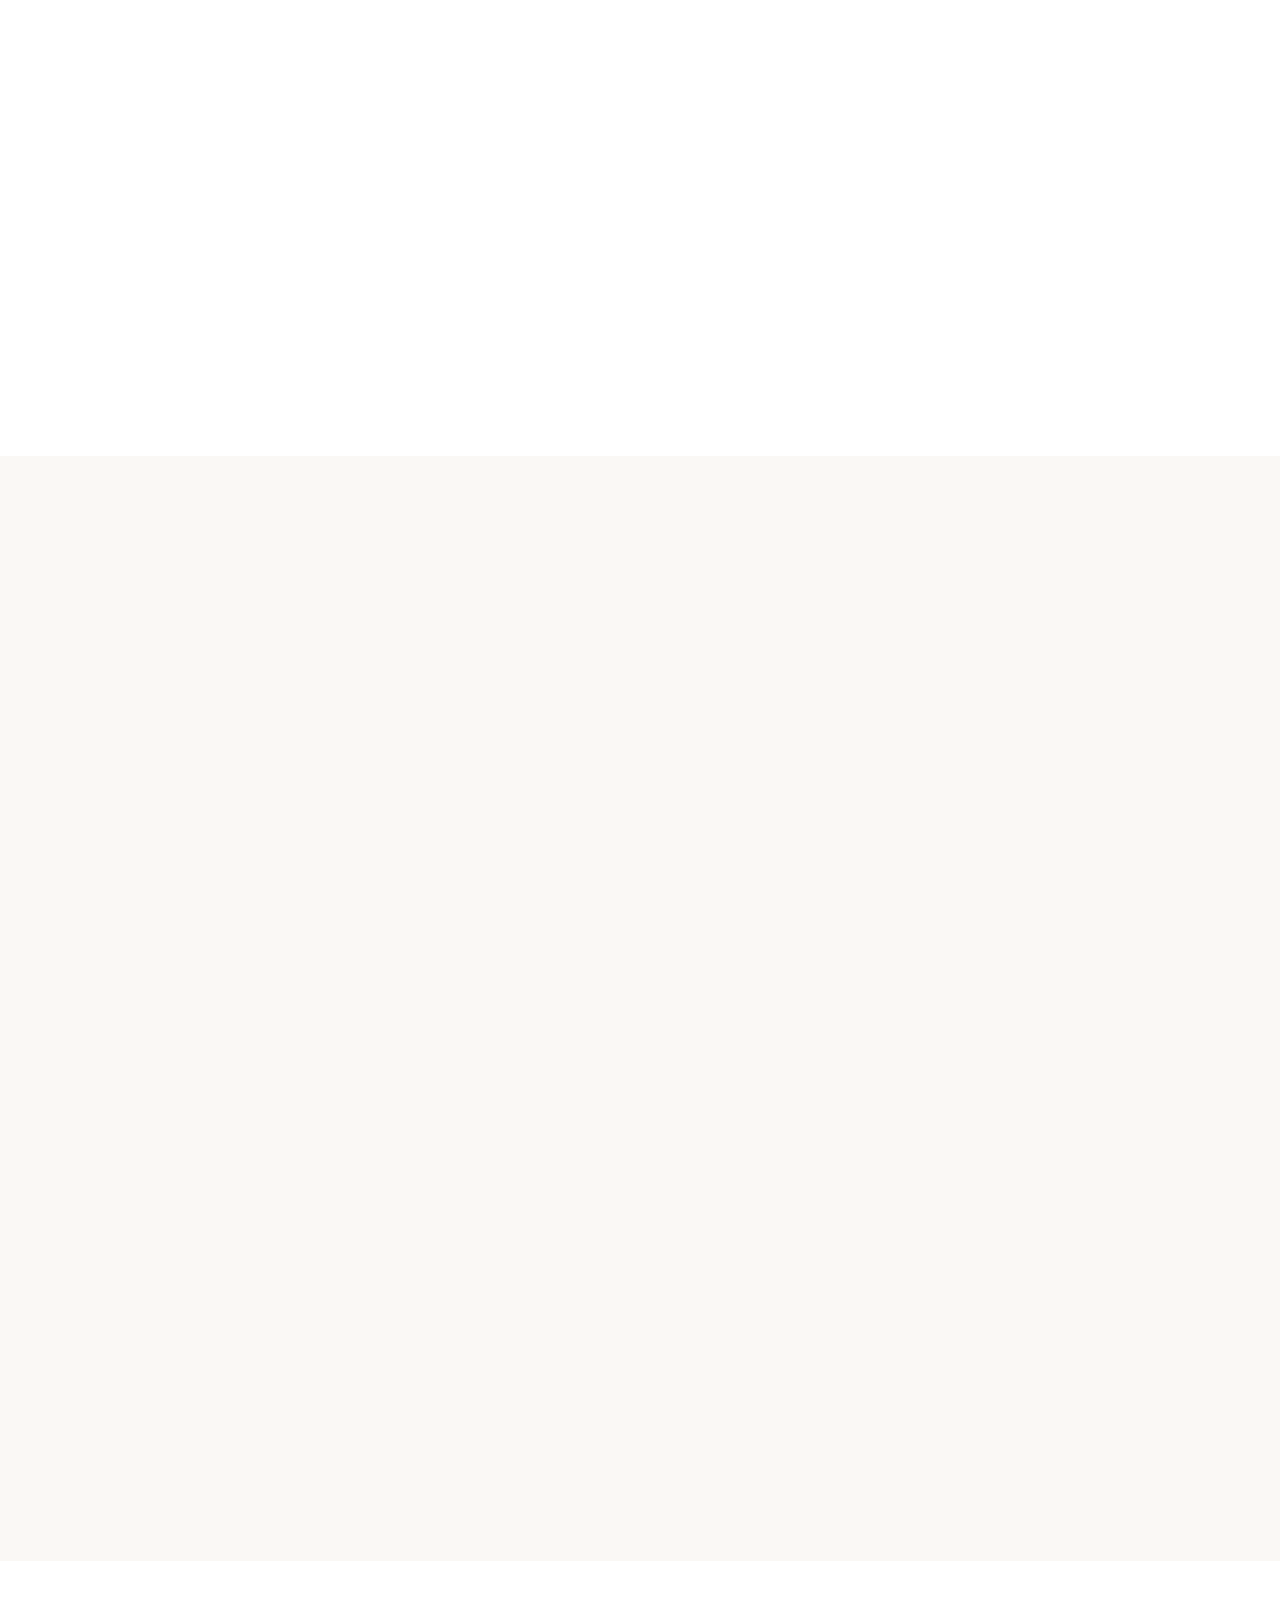
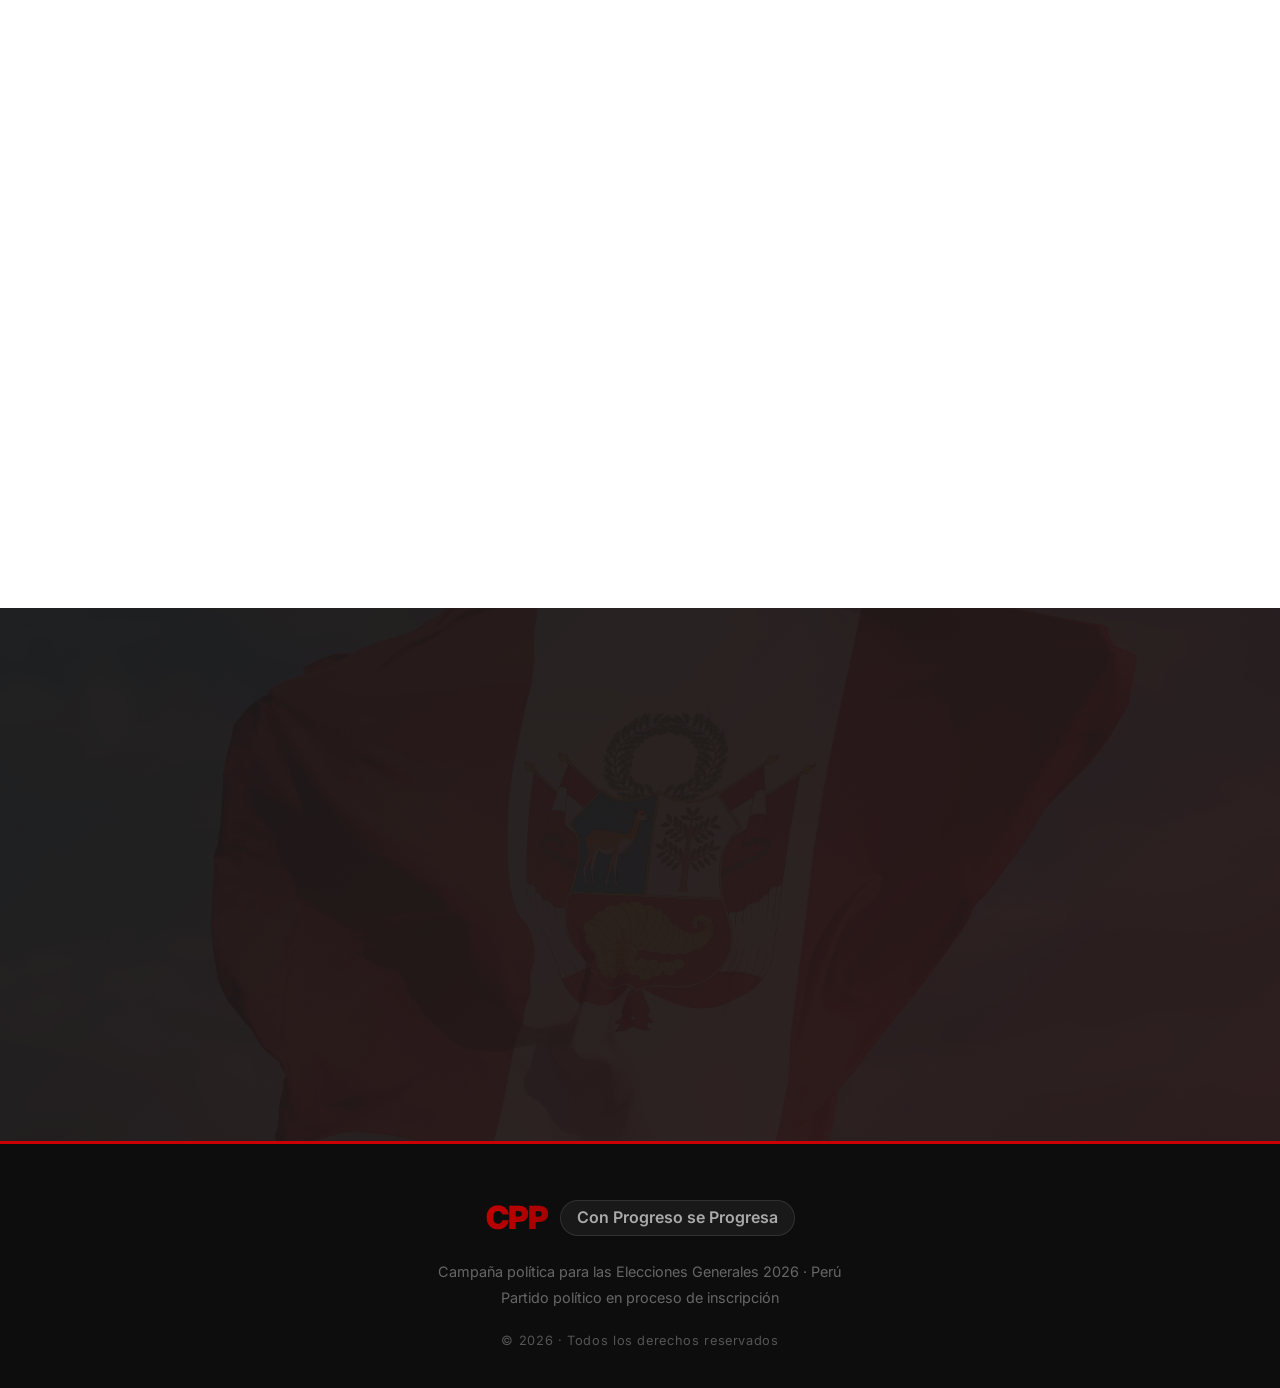
==== commit 572715c7: "Cuarta Version: Animaciones incluidas e imagenes" ====
--- a/index.html
+++ b/index.html
@@ -9,6 +9,9 @@
     <link href="https://fonts.googleapis.com/css2?family=Inter:wght@400;500;600;700;800;900&display=swap" rel="stylesheet" />
 </head>
 <body>
+
+    <!-- ===== PARTICLES HERO ===== -->
+    <div class="hero-particles" id="heroParticles"></div>
 
     <!-- ===== HEADER ===== -->
     <header class="header" id="header">
@@ -22,9 +25,11 @@
             </button>
             <nav class="nav" id="nav">
                 <a href="#inicio">Inicio</a>
+                <a href="#resultados">Resultados</a>
                 <a href="#candidatos">Candidatos</a>
                 <a href="#propuestas">Plan de Gobierno</a>
                 <a href="#peru">Nuestro Perú</a>
+                <a href="#testimonios">Opiniones</a>
                 <a href="#votar">Vota</a>
             </nav>
         </div>
@@ -33,7 +38,7 @@
     <!-- ===== HERO ===== -->
     <section class="hero" id="inicio">
         <div class="hero-carousel" id="heroCarousel">
-            <div class="carousel-slide active" style="background-image: url('img/machupicchu.jpg')"></div>
+            <div class="carousel-slide active" style="background-image: url('img/machupichu.jpg')"></div>
             <div class="carousel-slide" style="background-image: url('img/bandera-peru.jpg')"></div>
             <div class="carousel-slide" style="background-image: url('img/peru-paisaje.jpg')"></div>
         </div>
@@ -49,6 +54,95 @@
         </div>
     </section>
 
+    <!-- ===== RESULTADOS ONPE ===== -->
+    <section class="section resultados" id="resultados">
+        <div class="container">
+            <div class="section-header fade-up">
+                <h2 class="section-title">Resultados <span>Oficiales</span></h2>
+                <p class="section-sub">Avance de la ONPE al 99.692% de actas procesadas</p>
+            </div>
+            <div class="onpe-card fade-up">
+                <div class="onpe-header">
+                    <div class="onpe-header-left">
+                        <span class="onpe-sello">ONPE</span>
+                        <div>
+                            <span class="onpe-title">Elección de Fórmula Presidencial</span>
+                            <span class="onpe-subtitle">Elecciones Generales 2026 · Segunda Vuelta</span>
+                        </div>
+                    </div>
+                    <span class="onpe-date">ACTUALIZADO AL 22/06/2026 A LAS 11:00:25 a. m.</span>
+                </div>
+
+                <div class="onpe-actas">
+                    <span>Actas contabilizadas: <strong>99.692%</strong> (92,766 de 93,053)</span>
+                    <span>Actas pendientes: <strong>287</strong></span>
+                </div>
+
+                <div class="onpe-candidates-grid">
+                    <div class="onpe-candidate-card onpe-ccp">
+                        <div class="onpe-candidate-photo">
+                            <img src="img/bannerchino.jpg" alt="Stiven Cuentas Ramos" />
+                            <span class="onpe-rank">1</span>
+                        </div>
+                        <h3 class="onpe-candidate-name">Stiven Cuentas Ramos</h3>
+                        <span class="onpe-candidate-party">CPP · Con Progreso se Progresa</span>
+                        <div class="onpe-candidate-numbers">
+                            <span class="onpe-candidate-percent">50.111%</span>
+                            <span class="onpe-candidate-votos" id="votosCpp">0</span>
+                        </div>
+                    </div>
+
+                    <div class="onpe-divider">
+                        <span class="onpe-divider-text">VS</span>
+                    </div>
+
+                    <div class="onpe-candidate-card onpe-tocino">
+                        <div class="onpe-candidate-photo">
+                            <div class="onpe-candidate-placeholder">
+                                <svg viewBox="0 0 100 100" fill="none" xmlns="http://www.w3.org/2000/svg">
+                                    <circle cx="50" cy="35" r="22" fill="#e0d5c5"/>
+                                    <ellipse cx="50" cy="82" rx="32" ry="28" fill="#e0d5c5"/>
+                                    <circle cx="42" cy="30" r="3" fill="#1a1a1a"/>
+                                    <circle cx="58" cy="30" r="3" fill="#1a1a1a"/>
+                                    <ellipse cx="50" cy="42" rx="6" ry="4" fill="#1a1a1a"/>
+                                    <path d="M44 48 Q50 54 56 48" stroke="#1a1a1a" stroke-width="2" fill="none"/>
+                                </svg>
+                            </div>
+                            <span class="onpe-rank">2</span>
+                        </div>
+                        <h3 class="onpe-candidate-name">George Pig</h3>
+                        <span class="onpe-candidate-party">TOCINO · Todos Unidos</span>
+                        <div class="onpe-candidate-numbers">
+                            <span class="onpe-candidate-percent">49.889%</span>
+                            <span class="onpe-candidate-votos" id="votosTocino">0</span>
+                        </div>
+                    </div>
+                </div>
+
+                <div class="onpe-bar-container">
+                    <div class="onpe-bar-labels">
+                        <span>CPP: 50.111%</span>
+                        <span>TOCINO: 49.889%</span>
+                    </div>
+                    <div class="onpe-bar-track">
+                        <div class="onpe-bar-fill" id="onpeBarFill" style="width: 0%;"></div>
+                        <div class="onpe-bar-marker" style="left: 50%;"></div>
+                        <span class="onpe-bar-text" id="onpeBarText">0%</span>
+                    </div>
+                    <div class="onpe-bar-sub">
+                        Diferencia: <span id="diferenciaVotos">0</span> votos
+                        <span class="onpe-bar-sub-detail">(0.222 puntos porcentuales)</span>
+                    </div>
+                </div>
+
+                <div class="onpe-footer">
+                    <span>Fuente: ONPE · 99.692% de actas procesadas</span>
+                    <span>Actualizado: 22/06/2026 11:00:25 a. m.</span>
+                </div>
+            </div>
+        </div>
+    </section>
+
     <!-- ===== NUESTRO PERÚ ===== -->
     <section class="section peru" id="peru">
         <div class="container">
@@ -59,7 +153,7 @@
             <div class="peru-grid">
                 <div class="peru-card fade-up">
                     <div class="peru-img">
-                        <img src="img/machupicchu.jpg" alt="Machu Picchu" loading="lazy" />
+                        <img src="img/machupichu.jpg" alt="Machu Picchu" loading="lazy" />
                     </div>
                     <div class="peru-body">
                         <h3>Machu Picchu</h3>
@@ -105,10 +199,7 @@
                     <h3 class="candidato-nombre">Stiven Cuentas Ramos</h3>
                     <p class="candidato-lema">"Juntos por un Santutis Abierto — el Perú que merecemos"</p>
                     <p class="candidato-desc">Líder con visión de futuro, comprometido con la transparencia y el desarrollo sostenible. Cree firmemente que el progreso se construye desde la unidad y el diálogo.</p>
-                    <div class="candidato-redes">
-                        <a href="#" aria-label="Facebook"><svg viewBox="0 0 24 24" fill="currentColor"><path d="M24 12.073c0-6.627-5.373-12-12-12s-12 5.373-12 12c0 5.99 4.388 10.954 10.125 11.854v-8.385H7.078v-3.47h3.047V9.43c0-3.007 1.792-4.669 4.533-4.669 1.312 0 2.686.235 2.686.235v2.953H15.83c-1.491 0-1.956.925-1.956 1.874v2.25h3.328l-.532 3.47h-2.796v8.385C19.612 23.027 24 18.062 24 12.073z"/></svg></a>
-                        <a href="#" aria-label="Twitter / X"><svg viewBox="0 0 24 24" fill="currentColor"><path d="M18.244 2.25h3.308l-7.227 8.26 8.502 11.24H16.17l-5.214-6.817L4.99 21.75H1.68l7.73-8.835L1.254 2.25H8.08l4.713 6.231zm-1.161 17.52h1.833L7.084 4.126H5.117z"/></svg></a>
-                    </div>
+                    <button class="btn-conoce" data-modal="modalStiven">Conoce más</button>
                 </div>
 
                 <div class="candidato-card fade-up">
@@ -119,10 +210,7 @@
                     <h3 class="candidato-nombre">Dudú Lizarzaburu Flores</h3>
                     <p class="candidato-lema">"La cultura es el alma de un pueblo. Hagamos que se escuche"</p>
                     <p class="candidato-desc">Gestor cultural y artista comprometido con la descentralización del arte. Cree en una política cultural que llegue a cada rincón del Perú, sin elitismos ni exclusiones.</p>
-                    <div class="candidato-redes">
-                        <a href="#" aria-label="Facebook"><svg viewBox="0 0 24 24" fill="currentColor"><path d="M24 12.073c0-6.627-5.373-12-12-12s-12 5.373-12 12c0 5.99 4.388 10.954 10.125 11.854v-8.385H7.078v-3.47h3.047V9.43c0-3.007 1.792-4.669 4.533-4.669 1.312 0 2.686.235 2.686.235v2.953H15.83c-1.491 0-1.956.925-1.956 1.874v2.25h3.328l-.532 3.47h-2.796v8.385C19.612 23.027 24 18.062 24 12.073z"/></svg></a>
-                        <a href="#" aria-label="Twitter / X"><svg viewBox="0 0 24 24" fill="currentColor"><path d="M18.244 2.25h3.308l-7.227 8.26 8.502 11.24H16.17l-5.214-6.817L4.99 21.75H1.68l7.73-8.835L1.254 2.25H8.08l4.713 6.231zm-1.161 17.52h1.833L7.084 4.126H5.117z"/></svg></a>
-                    </div>
+                    <button class="btn-conoce" data-modal="modalDudu">Conoce más</button>
                 </div>
 
                 <div class="candidato-card fade-up">
@@ -133,15 +221,104 @@
                     <h3 class="candidato-nombre">Anthony La Torre Velazco</h3>
                     <p class="candidato-lema">"Tecnología para cerrar brechas, no para crearlas"</p>
                     <p class="candidato-desc">Ingeniero de sistemas con experiencia en innovación digital. Convencido de que la tecnología debe ser una herramienta de inclusión y desarrollo para todos los peruanos.</p>
-                    <div class="candidato-redes">
-                        <a href="#" aria-label="Facebook"><svg viewBox="0 0 24 24" fill="currentColor"><path d="M24 12.073c0-6.627-5.373-12-12-12s-12 5.373-12 12c0 5.99 4.388 10.954 10.125 11.854v-8.385H7.078v-3.47h3.047V9.43c0-3.007 1.792-4.669 4.533-4.669 1.312 0 2.686.235 2.686.235v2.953H15.83c-1.491 0-1.956.925-1.956 1.874v2.25h3.328l-.532 3.47h-2.796v8.385C19.612 23.027 24 18.062 24 12.073z"/></svg></a>
-                        <a href="#" aria-label="Twitter / X"><svg viewBox="0 0 24 24" fill="currentColor"><path d="M18.244 2.25h3.308l-7.227 8.26 8.502 11.24H16.17l-5.214-6.817L4.99 21.75H1.68l7.73-8.835L1.254 2.25H8.08l4.713 6.231zm-1.161 17.52h1.833L7.084 4.126H5.117z"/></svg></a>
-                    </div>
+                    <button class="btn-conoce" data-modal="modalAnthony">Conoce más</button>
                 </div>
 
             </div>
         </div>
     </section>
+
+    <!-- ===== MODALES DE CANDIDATOS ===== -->
+
+    <div class="modal-overlay" id="modalStiven">
+        <div class="modal">
+            <button class="modal-close" aria-label="Cerrar">&times;</button>
+            <div class="modal-grid">
+                <div class="modal-img">
+                    <img src="img/bannerchino.jpg" alt="Stiven Cuentas Ramos" />
+                </div>
+                <div class="modal-content">
+                    <span class="modal-badge">Candidato a la Presidencia</span>
+                    <h2>Stiven Cuentas Ramos</h2>
+                    <p class="modal-lema">"Juntos por un Santutis Abierto — el Perú que merecemos"</p>
+                    <div class="modal-bio">
+                        <p>Stiven Cuentas Ramos nació y creció en el corazón del Perú, forjando su carácter entre la tradición y la modernidad. Desde muy joven mostró inclinación por el servicio público y la gestión de equipos, liderando proyectos comunitarios en su distrito antes de cumplir los 25 años.</p>
+                        <p>Su trayectoria incluye experiencia en gestión municipal, coordinación de programas sociales y desarrollo de iniciativas de transparencia gubernamental. Es conocido por su estilo directo y su capacidad para tender puentes entre sectores políticos opuestos.</p>
+                    </div>
+                    <div class="modal-propuestas">
+                        <h4>Propuestas principales</h4>
+                        <ul>
+                            <li>Reforma integral del sistema de salud pública con enfoque preventivo</li>
+                            <li>Plan nacional de digitalización de trámites estatales para eliminar la burocracia</li>
+                            <li>Programa de vivienda social con créditos blandos para jóvenes</li>
+                            <li>Transparencia total: todas las compras del Estado en plataforma abierta</li>
+                            <li>Reforma educativa con énfasis en ciencia, tecnología y pensamiento crítico</li>
+                        </ul>
+                    </div>
+                </div>
+            </div>
+        </div>
+    </div>
+
+    <div class="modal-overlay" id="modalDudu">
+        <div class="modal">
+            <button class="modal-close" aria-label="Cerrar">&times;</button>
+            <div class="modal-grid">
+                <div class="modal-img">
+                    <img src="img/bannerdudu.jpg" alt="Dudú Lizarzaburu Flores" />
+                </div>
+                <div class="modal-content">
+                    <span class="modal-badge">Ministro de Cultura</span>
+                    <h2>Dudú Lizarzaburu Flores</h2>
+                    <p class="modal-lema">"La cultura es el alma de un pueblo. Hagamos que se escuche"</p>
+                    <div class="modal-bio">
+                        <p>Dudú Lizarzaburu Flores es gestor cultural de formación y artista por convicción. Ha trabajado en la promoción de artistas emergentes en regiones del interior del país, convencido de que el talento peruano no se limita a los circuitos tradicionales de Lima.</p>
+                        <p>Su experiencia incluye la dirección de festivales culturales descentralizados, talleres de arte para jóvenes en zonas vulnerables y la producción de eventos que fusionan la música tradicional peruana con expresiones contemporáneas.</p>
+                    </div>
+                    <div class="modal-propuestas">
+                        <h4>Propuestas principales</h4>
+                        <ul>
+                            <li>Creación del Fondo Nacional de Cultura con presupuesto directo para regiones</li>
+                            <li>Programa de residencias artísticas en provincias con intercambio internacional</li>
+                            <li>Declaración de la música andina como Patrimonio Cultural de la Nación</li>
+                            <li>Plataforma digital única para visibilizar artistas peruanos a nivel global</li>
+                            <li>Educación artística obligatoria en el currículo escolar nacional</li>
+                        </ul>
+                    </div>
+                </div>
+            </div>
+        </div>
+    </div>
+
+    <div class="modal-overlay" id="modalAnthony">
+        <div class="modal">
+            <button class="modal-close" aria-label="Cerrar">&times;</button>
+            <div class="modal-grid">
+                <div class="modal-img">
+                    <img src="img/banneranthony.jpg" alt="Anthony La Torre Velazco" />
+                </div>
+                <div class="modal-content">
+                    <span class="modal-badge">Ministro de Tecnología</span>
+                    <h2>Anthony La Torre Velazco</h2>
+                    <p class="modal-lema">"Tecnología para cerrar brechas, no para crearlas"</p>
+                    <div class="modal-bio">
+                        <p>Anthony La Torre Velazco es ingeniero de sistemas con especialización en transformación digital e inteligencia artificial. Ha liderado equipos de desarrollo en el sector privado y ha sido consultor en proyectos de modernización del Estado.</p>
+                        <p>Su enfoque combina la rigurosidad técnica con una profunda vocación social: cree que la tecnología solo tiene sentido cuando mejora la calidad de vida de las personas, especialmente de aquellas en situación de vulnerabilidad.</p>
+                    </div>
+                    <div class="modal-propuestas">
+                        <h4>Propuestas principales</h4>
+                        <ul>
+                            <li>Internet gratuito como derecho fundamental en plazas y centros educativos</li>
+                            <li>Programa nacional de alfabetización digital para adultos mayores</li>
+                            <li>Plataforma única de identidad digital para acceso a servicios del Estado</li>
+                            <li>Centro de Ciberseguridad Nacional para proteger datos de los ciudadanos</li>
+                            <li>Incentivos tributarios para empresas tech que inviertan en regiones</li>
+                        </ul>
+                    </div>
+                </div>
+            </div>
+        </div>
+    </div>
 
     <!-- ===== PLAN DE GOBIERNO ===== -->
     <section class="section propuestas" id="propuestas">
@@ -236,6 +413,182 @@
         </div>
     </section>
 
+    <!-- ===== TESTIMONIOS / MURO CONTINUO ===== -->
+    <section class="section testimonios" id="testimonios">
+        <div class="container">
+            <div class="section-header fade-up">
+                <h2 class="section-title">Lo que dicen los <span>ciudadanos</span></h2>
+                <p class="section-sub">El muro de opiniones de los peruanos en redes sociales</p>
+            </div>
+            <div class="testimonios-wall fade-up">
+                <div class="testimonios-track" id="testimoniosTrack">
+
+                    <div class="testimonio-card">
+                        <div class="testimonio-avatar" style="background:#cc0000;">MQ</div>
+                        <div class="testimonio-body">
+                            <div class="testimonio-header">
+                                <span class="testimonio-name">María Quispe</span>
+                                <span class="testimonio-user">@maria_quispe</span>
+                            </div>
+                            <span class="testimonio-date">22 jun · 10:45 a. m.</span>
+                            <p class="testimonio-text">Stiven es la única opción seria. Ya basta de payasos en el poder. Sus propuestas de educación digital son exactamente lo que necesitamos.</p>
+                            <div class="testimonio-likes">
+                                <span class="testimonio-like-icon">&#x1F44D;</span>
+                                <span class="testimonio-like-count">892</span>
+                            </div>
+                        </div>
+                    </div>
+
+                    <div class="testimonio-card">
+                        <div class="testimonio-avatar" style="background:#ffd700; color:#1a1a1a;">CM</div>
+                        <div class="testimonio-body">
+                            <div class="testimonio-header">
+                                <span class="testimonio-name">Carlos Mendoza</span>
+                                <span class="testimonio-user">@carlos_m</span>
+                            </div>
+                            <span class="testimonio-date">22 jun · 9:32 a. m.</span>
+                            <p class="testimonio-text">No sé si votar por él, pero sus propuestas son mejores que las de los demás. El decálogo me pareció sólido, especialmente salud mental.</p>
+                            <div class="testimonio-likes">
+                                <span class="testimonio-like-icon">&#x1F44D;</span>
+                                <span class="testimonio-like-count">445</span>
+                            </div>
+                        </div>
+                    </div>
+
+                    <div class="testimonio-card">
+                        <div class="testimonio-avatar" style="background:#990000;">LT</div>
+                        <div class="testimonio-body">
+                            <div class="testimonio-header">
+                                <span class="testimonio-name">Lucía Torres</span>
+                                <span class="testimonio-user">@lucia_tech</span>
+                            </div>
+                            <span class="testimonio-date">22 jun · 8:15 a. m.</span>
+                            <p class="testimonio-text">Finalmente alguien que habla de tecnología y transformación digital como ejes de gobierno. Anthony La Torre sabe de lo que habla.</p>
+                            <div class="testimonio-likes">
+                                <span class="testimonio-like-icon">&#x1F44D;</span>
+                                <span class="testimonio-like-count">1.2k</span>
+                            </div>
+                        </div>
+                    </div>
+
+                    <div class="testimonio-card">
+                        <div class="testimonio-avatar" style="background:#666;">GF</div>
+                        <div class="testimonio-body">
+                            <div class="testimonio-header">
+                                <span class="testimonio-name">George Fan</span>
+                                <span class="testimonio-user">@george_fan</span>
+                            </div>
+                            <span class="testimonio-date">22 jun · 7:50 a. m.</span>
+                            <p class="testimonio-text">George Pig tiene más experiencia política. Esto es puro show mediático. No me convencen con promesas vacías.</p>
+                            <div class="testimonio-likes">
+                                <span class="testimonio-like-icon">&#x1F44D;</span>
+                                <span class="testimonio-like-count">567</span>
+                            </div>
+                        </div>
+                    </div>
+
+                    <div class="testimonio-card">
+                        <div class="testimonio-avatar" style="background:#cc0000;">RA</div>
+                        <div class="testimonio-body">
+                            <div class="testimonio-header">
+                                <span class="testimonio-name">Rosa Ángeles</span>
+                                <span class="testimonio-user">@rosaura_andes</span>
+                            </div>
+                            <span class="testimonio-date">21 jun · 10:20 p. m.</span>
+                            <p class="testimonio-text">Me gusta que hablen de descentralización cultural. Soy de Cajamarca y nunca un político ha puesto un pie aquí. Veremos si cumplen.</p>
+                            <div class="testimonio-likes">
+                                <span class="testimonio-like-icon">&#x1F44D;</span>
+                                <span class="testimonio-like-count">234</span>
+                            </div>
+                        </div>
+                    </div>
+
+                    <div class="testimonio-card">
+                        <div class="testimonio-avatar" style="background:#990000;">PL</div>
+                        <div class="testimonio-body">
+                            <div class="testimonio-header">
+                                <span class="testimonio-name">Pedro Lince</span>
+                                <span class="testimonio-user">@pedro_lince</span>
+                            </div>
+                            <span class="testimonio-date">21 jun · 8:05 p. m.</span>
+                            <p class="testimonio-text">He investigado sus propuestas una por una. Tienen pies y cabeza. No son ocurrencias, son políticas públicas bien pensadas.</p>
+                            <div class="testimonio-likes">
+                                <span class="testimonio-like-icon">&#x1F44D;</span>
+                                <span class="testimonio-like-count">1.8k</span>
+                            </div>
+                        </div>
+                    </div>
+
+                    <div class="testimonio-card">
+                        <div class="testimonio-avatar" style="background:#444;">AC</div>
+                        <div class="testimonio-body">
+                            <div class="testimonio-header">
+                                <span class="testimonio-name">Ana Contreras</span>
+                                <span class="testimonio-user">@ana_contreras</span>
+                            </div>
+                            <span class="testimonio-date">21 jun · 6:30 p. m.</span>
+                            <p class="testimonio-text">¿Otro político más? Estoy harta de promesas que se las lleva el viento. Todos dicen lo mismo antes de llegar al poder.</p>
+                            <div class="testimonio-likes">
+                                <span class="testimonio-like-icon">&#x1F44D;</span>
+                                <span class="testimonio-like-count">2.1k</span>
+                            </div>
+                        </div>
+                    </div>
+
+                    <div class="testimonio-card">
+                        <div class="testimonio-avatar" style="background:#cc0000;">JS</div>
+                        <div class="testimonio-body">
+                            <div class="testimonio-header">
+                                <span class="testimonio-name">José Sierra</span>
+                                <span class="testimonio-user">@jose_sierra</span>
+                            </div>
+                            <span class="testimonio-date">21 jun · 5:15 p. m.</span>
+                            <p class="testimonio-text">El decálogo me convenció. Educación digital y salud mental son temas que ningún otro candidato está tocando. Van a tener mi voto.</p>
+                            <div class="testimonio-likes">
+                                <span class="testimonio-like-icon">&#x1F44D;</span>
+                                <span class="testimonio-like-count">678</span>
+                            </div>
+                        </div>
+                    </div>
+
+                    <div class="testimonio-card">
+                        <div class="testimonio-avatar" style="background:#ffd700; color:#1a1a1a;">MT</div>
+                        <div class="testimonio-body">
+                            <div class="testimonio-header">
+                                <span class="testimonio-name">Miguel Torres</span>
+                                <span class="testimonio-user">@miguel_t</span>
+                            </div>
+                            <span class="testimonio-date">21 jun · 4:00 p. m.</span>
+                            <p class="testimonio-text">No los conocía hasta hoy, pero su plan de gobierno es el más sólido que he leído en años. Me gusta que sean realistas.</p>
+                            <div class="testimonio-likes">
+                                <span class="testimonio-like-icon">&#x1F44D;</span>
+                                <span class="testimonio-like-count">345</span>
+                            </div>
+                        </div>
+                    </div>
+
+                    <div class="testimonio-card">
+                        <div class="testimonio-avatar" style="background:#990000;">CV</div>
+                        <div class="testimonio-body">
+                            <div class="testimonio-header">
+                                <span class="testimonio-name">Cultura Viva</span>
+                                <span class="testimonio-user">@cultura_viva</span>
+                            </div>
+                            <span class="testimonio-date">21 jun · 2:45 p. m.</span>
+                            <p class="testimonio-text">Dudú como ministro de cultura sería un gran acierto. Alguien que entiende el arte más allá de Lima. Apoyo total a esta propuesta.</p>
+                            <div class="testimonio-likes">
+                                <span class="testimonio-like-icon">&#x1F44D;</span>
+                                <span class="testimonio-like-count">901</span>
+                            </div>
+                        </div>
+                    </div>
+
+                </div>
+            </div>
+            <p class="testimonios-hint fade-up">Desliza para ver más comentarios &#8594;</p>
+        </div>
+    </section>
+
     <!-- ===== VOTA ===== -->
     <section class="section cta" id="votar">
         <div class="container">
--- a/css/style.css
+++ b/css/style.css
@@ -23,6 +23,10 @@
     line-height: 1.6;
     overflow-x: hidden;
     -webkit-font-smoothing: antialiased;
+}
+
+body.modal-open {
+    overflow: hidden;
 }
 
 img {
@@ -258,6 +262,44 @@
 }
 
 /* ============================================================
+   HERO PARTICLES
+   ============================================================ */
+.hero-particles {
+    position: fixed;
+    top: 0;
+    left: 0;
+    width: 100%;
+    height: 100%;
+    pointer-events: none;
+    z-index: 0;
+    overflow: hidden;
+}
+
+.particle {
+    position: absolute;
+    border-radius: 50%;
+    opacity: 0;
+    animation: floatParticle linear infinite;
+}
+
+@keyframes floatParticle {
+    0% {
+        transform: translateY(100vh) scale(0);
+        opacity: 0;
+    }
+    10% {
+        opacity: 0.6;
+    }
+    90% {
+        opacity: 0.6;
+    }
+    100% {
+        transform: translateY(-10vh) scale(1);
+        opacity: 0;
+    }
+}
+
+/* ============================================================
    HERO — CAROUSEL BACKGROUND
    ============================================================ */
 .hero {
@@ -275,7 +317,7 @@
     left: 0;
     width: 100%;
     height: 100%;
-    z-index: 0;
+    z-index: 1;
 }
 
 .carousel-slide {
@@ -295,20 +337,13 @@
     opacity: 1;
 }
 
-/* Parallax effect on hero */
-.hero.parallax .hero-carousel {
-    transform: translateY(0);
-    will-change: transform;
-    transition: transform 0.1s linear;
-}
-
 .hero-overlay {
     position: absolute;
     top: 0;
     left: 0;
     width: 100%;
     height: 100%;
-    z-index: 1;
+    z-index: 2;
     background: linear-gradient(
         to right,
         rgba(0, 0, 0, 0.75) 0%,
@@ -319,7 +354,7 @@
 
 .hero-content {
     position: relative;
-    z-index: 2;
+    z-index: 3;
     max-width: 720px;
 }
 
@@ -403,6 +438,322 @@
 }
 
 /* ============================================================
+   ONPE — RESULTADOS (SIDE BY SIDE)
+   ============================================================ */
+.resultados {
+    background: #faf8f5;
+}
+
+.onpe-card {
+    max-width: 860px;
+    margin: 0 auto;
+    background: #fff;
+    border-radius: 20px;
+    overflow: hidden;
+    box-shadow: 0 8px 40px rgba(0, 0, 0, 0.08);
+    border: 1px solid #e0d5c5;
+}
+
+.onpe-header {
+    display: flex;
+    justify-content: space-between;
+    align-items: center;
+    padding: 20px 28px;
+    background: linear-gradient(135deg, #1a1a1a, #2a1a1a);
+    color: #fff;
+    flex-wrap: wrap;
+    gap: 12px;
+}
+
+.onpe-header-left {
+    display: flex;
+    align-items: center;
+    gap: 16px;
+}
+
+.onpe-sello {
+    display: inline-flex;
+    align-items: center;
+    justify-content: center;
+    width: 48px;
+    height: 48px;
+    background: #fff;
+    color: #cc0000;
+    font-weight: 900;
+    font-size: 0.75rem;
+    border-radius: 50%;
+    letter-spacing: -0.5px;
+    flex-shrink: 0;
+    border: 3px solid #cc0000;
+}
+
+.onpe-title {
+    display: block;
+    font-weight: 700;
+    font-size: 0.95rem;
+}
+
+.onpe-subtitle {
+    display: block;
+    font-size: 0.75rem;
+    color: rgba(255, 255, 255, 0.7);
+    margin-top: 2px;
+}
+
+.onpe-date {
+    font-size: 0.7rem;
+    color: rgba(255, 255, 255, 0.6);
+    font-weight: 500;
+    white-space: nowrap;
+    letter-spacing: 0.03em;
+}
+
+/* ---------- ACTAS BAR ---------- */
+.onpe-actas {
+    display: flex;
+    justify-content: space-between;
+    padding: 12px 28px;
+    background: #fff8f5;
+    border-bottom: 1px solid #f0ebe3;
+    font-size: 0.85rem;
+    color: #555;
+    flex-wrap: wrap;
+    gap: 8px;
+}
+
+.onpe-actas strong {
+    color: #cc0000;
+}
+
+/* ---------- CANDIDATES GRID (SIDE BY SIDE) ---------- */
+.onpe-candidates-grid {
+    display: grid;
+    grid-template-columns: 1fr auto 1fr;
+    gap: 20px;
+    padding: 32px 28px 24px;
+    align-items: center;
+}
+
+.onpe-candidate-card {
+    text-align: center;
+    padding: 24px 20px 20px;
+    border-radius: 18px;
+    border: 2px solid #eee;
+    transition: all 0.3s ease;
+}
+
+.onpe-candidate-card:hover {
+    transform: translateY(-4px);
+    box-shadow: 0 12px 30px rgba(0, 0, 0, 0.06);
+}
+
+.onpe-ccp {
+    border-color: #cc0000;
+    background: linear-gradient(180deg, #fff5f0, #fff);
+}
+
+.onpe-tocino {
+    border-color: #ddd;
+    background: #fafafa;
+}
+
+.onpe-candidate-photo {
+    position: relative;
+    width: 120px;
+    height: 120px;
+    margin: 0 auto 14px;
+    border-radius: 50%;
+    overflow: hidden;
+    border: 4px solid #f5f0e6;
+}
+
+.onpe-ccp .onpe-candidate-photo {
+    border-color: #ffd7cc;
+}
+
+.onpe-candidate-photo img {
+    width: 100%;
+    height: 100%;
+    object-fit: cover;
+}
+
+.onpe-candidate-placeholder {
+    width: 100%;
+    height: 100%;
+    display: flex;
+    align-items: center;
+    justify-content: center;
+    background: #f0ebe3;
+    padding: 12px;
+}
+
+.onpe-candidate-placeholder svg {
+    width: 100%;
+    height: 100%;
+}
+
+.onpe-rank {
+    position: absolute;
+    bottom: -4px;
+    right: -4px;
+    width: 30px;
+    height: 30px;
+    border-radius: 50%;
+    background: #cc0000;
+    color: #fff;
+    font-weight: 800;
+    font-size: 0.8rem;
+    display: flex;
+    align-items: center;
+    justify-content: center;
+    border: 3px solid #fff;
+}
+
+.onpe-tocino .onpe-rank {
+    background: #888;
+}
+
+.onpe-candidate-name {
+    font-size: 1.15rem;
+    font-weight: 800;
+    margin-bottom: 4px;
+}
+
+.onpe-candidate-party {
+    font-size: 0.8rem;
+    color: #888;
+    font-weight: 500;
+    display: block;
+    margin-bottom: 12px;
+}
+
+.onpe-candidate-numbers {
+    display: flex;
+    flex-direction: column;
+    gap: 2px;
+}
+
+.onpe-candidate-percent {
+    font-weight: 900;
+    font-size: 1.8rem;
+    color: #1a1a1a;
+    line-height: 1.2;
+}
+
+.onpe-ccp .onpe-candidate-percent {
+    color: #cc0000;
+}
+
+.onpe-candidate-votos {
+    font-size: 0.9rem;
+    color: #666;
+    font-weight: 600;
+}
+
+/* ---------- DIVIDER ---------- */
+.onpe-divider {
+    display: flex;
+    align-items: center;
+    justify-content: center;
+}
+
+.onpe-divider-text {
+    font-weight: 900;
+    font-size: 1.2rem;
+    color: #ccc;
+    letter-spacing: 2px;
+}
+
+/* ---------- BARRA DE PROGRESO ---------- */
+.onpe-bar-container {
+    padding: 4px 28px 24px;
+}
+
+.onpe-bar-labels {
+    display: flex;
+    justify-content: space-between;
+    font-size: 0.8rem;
+    font-weight: 600;
+    color: #666;
+    margin-bottom: 8px;
+}
+
+.onpe-bar-track {
+    position: relative;
+    height: 32px;
+    background: #e0e0e0;
+    border-radius: 16px;
+    overflow: hidden;
+}
+
+.onpe-bar-fill {
+    position: absolute;
+    top: 0;
+    left: 0;
+    height: 100%;
+    background: linear-gradient(90deg, #cc0000, #ff4444);
+    border-radius: 16px;
+    transition: width 2s ease;
+    width: 0%;
+}
+
+.onpe-bar-marker {
+    position: absolute;
+    top: 0;
+    width: 3px;
+    height: 100%;
+    background: #1a1a1a;
+    z-index: 2;
+    transform: translateX(-50%);
+}
+
+.onpe-bar-text {
+    position: absolute;
+    top: 50%;
+    left: 25%;
+    transform: translate(-50%, -50%);
+    color: #fff;
+    font-weight: 800;
+    font-size: 0.85rem;
+    z-index: 3;
+    text-shadow: 0 1px 3px rgba(0,0,0,0.3);
+    white-space: nowrap;
+}
+
+.onpe-bar-sub {
+    text-align: center;
+    font-size: 0.85rem;
+    color: #888;
+    margin-top: 10px;
+    font-weight: 500;
+}
+
+.onpe-bar-sub span {
+    color: #cc0000;
+    font-weight: 700;
+}
+
+.onpe-bar-sub-detail {
+    display: block;
+    font-size: 0.75rem;
+    color: #aaa;
+    font-weight: 400;
+    margin-top: 2px;
+}
+
+.onpe-footer {
+    display: flex;
+    justify-content: space-between;
+    padding: 14px 28px;
+    background: #faf8f5;
+    border-top: 1px solid #eee;
+    font-size: 0.75rem;
+    color: #999;
+    flex-wrap: wrap;
+    gap: 8px;
+}
+
+/* ============================================================
    PERÚ SECTION
    ============================================================ */
 .peru {
@@ -577,34 +928,181 @@
     margin-bottom: 18px;
 }
 
-.candidato-redes {
-    display: flex;
-    justify-content: center;
-    gap: 12px;
-}
-
-.candidato-redes a {
-    display: inline-flex;
+.btn-conoce {
+    display: inline-block;
+    background: transparent;
+    color: #cc0000;
+    font-weight: 700;
+    font-size: 0.85rem;
+    padding: 10px 28px;
+    border-radius: 30px;
+    border: 2px solid #cc0000;
+    cursor: pointer;
+    transition: all 0.3s ease;
+}
+
+.btn-conoce:hover {
+    background: #cc0000;
+    color: #fff;
+    transform: translateY(-2px);
+    box-shadow: 0 4px 15px rgba(204, 0, 0, 0.3);
+}
+
+/* ============================================================
+   MODALES
+   ============================================================ */
+.modal-overlay {
+    position: fixed;
+    top: 0;
+    left: 0;
+    width: 100%;
+    height: 100%;
+    background: rgba(0, 0, 0, 0.7);
+    backdrop-filter: blur(6px);
+    -webkit-backdrop-filter: blur(6px);
+    z-index: 2000;
+    display: flex;
     align-items: center;
     justify-content: center;
+    padding: 24px;
+    opacity: 0;
+    pointer-events: none;
+    transition: opacity 0.4s ease;
+}
+
+.modal-overlay.active {
+    opacity: 1;
+    pointer-events: all;
+}
+
+.modal {
+    background: #fff;
+    border-radius: 24px;
+    max-width: 800px;
+    width: 100%;
+    max-height: 90vh;
+    overflow-y: auto;
+    position: relative;
+    transform: scale(0.9) translateY(20px);
+    transition: transform 0.4s ease;
+}
+
+.modal-overlay.active .modal {
+    transform: scale(1) translateY(0);
+}
+
+.modal-close {
+    position: absolute;
+    top: 16px;
+    right: 20px;
+    background: none;
+    font-size: 2rem;
+    color: #999;
+    cursor: pointer;
+    z-index: 10;
     width: 40px;
     height: 40px;
+    display: flex;
+    align-items: center;
+    justify-content: center;
+    border-radius: 50%;
+    transition: all 0.3s ease;
+    line-height: 1;
+}
+
+.modal-close:hover {
     background: #f5f0e6;
-    border-radius: 50%;
-    color: #333;
-    transition: all 0.3s;
-    padding: 10px;
-}
-
-.candidato-redes a svg {
+    color: #1a1a1a;
+}
+
+.modal-grid {
+    display: grid;
+    grid-template-columns: 300px 1fr;
+    min-height: 400px;
+}
+
+.modal-img {
+    border-radius: 24px 0 0 24px;
+    overflow: hidden;
+    background: #faf8f5;
+}
+
+.modal-img img {
     width: 100%;
     height: 100%;
-}
-
-.candidato-redes a:hover {
-    background: #cc0000;
+    object-fit: cover;
+}
+
+.modal-content {
+    padding: 36px 32px;
+}
+
+.modal-badge {
+    display: inline-block;
+    background: linear-gradient(135deg, #cc0000, #990000);
     color: #fff;
-    transform: scale(1.15);
+    font-size: 0.65rem;
+    font-weight: 700;
+    text-transform: uppercase;
+    letter-spacing: 1.5px;
+    padding: 4px 16px;
+    border-radius: 30px;
+    margin-bottom: 12px;
+}
+
+.modal-content h2 {
+    font-size: 1.6rem;
+    margin-bottom: 8px;
+}
+
+.modal-lema {
+    font-style: italic;
+    color: #cc0000;
+    font-weight: 600;
+    font-size: 0.95rem;
+    margin-bottom: 16px;
+    padding-bottom: 16px;
+    border-bottom: 1px solid #eee;
+}
+
+.modal-bio p {
+    font-size: 0.9rem;
+    color: #444;
+    line-height: 1.8;
+    margin-bottom: 12px;
+}
+
+.modal-propuestas {
+    margin-top: 20px;
+}
+
+.modal-propuestas h4 {
+    font-size: 1rem;
+    font-weight: 700;
+    color: #cc0000;
+    margin-bottom: 12px;
+}
+
+.modal-propuestas ul {
+    list-style: none;
+    padding: 0;
+}
+
+.modal-propuestas ul li {
+    position: relative;
+    padding-left: 20px;
+    font-size: 0.88rem;
+    color: #444;
+    line-height: 1.7;
+    margin-bottom: 6px;
+}
+
+.modal-propuestas ul li::before {
+    content: '>';
+    position: absolute;
+    left: 0;
+    color: #cc0000;
+    font-weight: 700;
 }
 
 /* ============================================================
@@ -659,6 +1157,156 @@
     font-size: 0.9rem;
     color: #555;
     line-height: 1.6;
+}
+
+/* ============================================================
+   TESTIMONIOS — MURO CONTINUO
+   ============================================================ */
+.testimonios {
+    background: #ffffff;
+    overflow: hidden;
+    padding-bottom: 80px;
+}
+
+.testimonios-wall {
+    overflow: hidden;
+    position: relative;
+    padding: 8px 0;
+}
+
+.testimonios-wall::before,
+.testimonios-wall::after {
+    content: '';
+    position: absolute;
+    top: 0;
+    width: 60px;
+    height: 100%;
+    z-index: 2;
+    pointer-events: none;
+}
+
+.testimonios-wall::before {
+    left: 0;
+    background: linear-gradient(90deg, #fff, transparent);
+}
+
+.testimonios-wall::after {
+    right: 0;
+    background: linear-gradient(270deg, #fff, transparent);
+}
+
+.testimonios-track {
+    display: flex;
+    gap: 20px;
+    width: max-content;
+    animation: scrollTestimonios 60s linear infinite;
+}
+
+.testimonios-wall:hover .testimonios-track {
+    animation-play-state: paused;
+}
+
+@keyframes scrollTestimonios {
+    0% {
+        transform: translateX(0);
+    }
+    100% {
+        transform: translateX(-50%);
+    }
+}
+
+.testimonio-card {
+    width: 360px;
+    flex-shrink: 0;
+    display: flex;
+    gap: 16px;
+    background: #faf8f5;
+    border-radius: 18px;
+    padding: 22px 24px;
+    border: 1px solid #eee;
+    box-sizing: border-box;
+    transition: box-shadow 0.3s ease, transform 0.3s ease;
+}
+
+.testimonio-card:hover {
+    box-shadow: 0 8px 25px rgba(0, 0, 0, 0.06);
+    transform: translateY(-3px);
+}
+
+.testimonio-avatar {
+    width: 48px;
+    height: 48px;
+    border-radius: 50%;
+    display: flex;
+    align-items: center;
+    justify-content: center;
+    font-weight: 800;
+    font-size: 0.95rem;
+    color: #fff;
+    flex-shrink: 0;
+    margin-top: 2px;
+}
+
+.testimonio-body {
+    flex: 1;
+    min-width: 0;
+}
+
+.testimonio-header {
+    display: flex;
+    justify-content: space-between;
+    align-items: center;
+    margin-bottom: 2px;
+    flex-wrap: wrap;
+    gap: 4px;
+}
+
+.testimonio-name {
+    font-weight: 700;
+    font-size: 0.9rem;
+}
+
+.testimonio-user {
+    font-size: 0.75rem;
+    color: #999;
+}
+
+.testimonio-date {
+    display: block;
+    font-size: 0.7rem;
+    color: #bbb;
+    margin-bottom: 6px;
+}
+
+.testimonio-text {
+    font-size: 0.88rem;
+    color: #444;
+    line-height: 1.6;
+    margin-bottom: 10px;
+}
+
+.testimonio-likes {
+    display: flex;
+    align-items: center;
+    gap: 5px;
+}
+
+.testimonio-like-icon {
+    font-size: 0.95rem;
+}
+
+.testimonio-like-count {
+    font-size: 0.8rem;
+    color: #666;
+    font-weight: 600;
+}
+
+.testimonios-hint {
+    text-align: center;
+    font-size: 0.85rem;
+    color: #aaa;
+    margin-top: 32px;
+    font-weight: 500;
 }
 
 /* ============================================================
@@ -795,7 +1443,7 @@
 }
 
 /* ============================================================
-   CONFETTI KEYFRAMES (injected via JS fallback)
+   CONFETTI KEYFRAMES
    ============================================================ */
 @keyframes caerConfeti {
     0% {
@@ -818,6 +1466,15 @@
         padding: 70px 0;
     }
 
+    .modal-grid {
+        grid-template-columns: 1fr;
+    }
+
+    .modal-img {
+        border-radius: 24px 24px 0 0;
+        max-height: 240px;
+    }
+
     .candidatos-grid {
         grid-template-columns: repeat(auto-fit, minmax(260px, 1fr));
         gap: 28px;
@@ -825,6 +1482,20 @@
 
     .propuestas-grid {
         grid-template-columns: 1fr;
+    }
+
+    .onpe-candidates-grid {
+        grid-template-columns: 1fr;
+        gap: 16px;
+    }
+
+    .onpe-divider {
+        padding: 4px 0;
+    }
+
+    .onpe-candidate-card {
+        max-width: 340px;
+        margin: 0 auto;
     }
 }
 
@@ -915,6 +1586,48 @@
         padding: 18px 20px;
     }
 
+    .onpe-header {
+        flex-direction: column;
+        align-items: flex-start;
+    }
+
+    .onpe-actas {
+        flex-direction: column;
+        text-align: center;
+    }
+
+    .onpe-candidate-photo {
+        width: 100px;
+        height: 100px;
+    }
+
+    .onpe-candidate-percent {
+        font-size: 1.5rem;
+    }
+
+    .onpe-bar-container {
+        padding: 4px 16px 20px;
+    }
+
+    .onpe-footer {
+        flex-direction: column;
+        text-align: center;
+    }
+
+    .testimonios-wall::before,
+    .testimonios-wall::after {
+        width: 30px;
+    }
+
+    .testimonio-card {
+        width: 300px;
+        padding: 18px 18px;
+    }
+
+    .testimonios-track {
+        animation-duration: 40s;
+    }
+
     .cta-contador-num {
         font-size: 2.8rem;
     }
@@ -922,6 +1635,18 @@
     .btn-grande {
         font-size: 1.1rem;
         padding: 16px 40px;
+    }
+
+    .modal {
+        max-height: 85vh;
+    }
+
+    .modal-content {
+        padding: 24px 20px;
+    }
+
+    .modal-overlay {
+        padding: 16px;
     }
 }
 
@@ -947,4 +1672,19 @@
     .cta-contador-num {
         font-size: 2.2rem;
     }
-}
+
+    .onpe-header-left {
+        flex-wrap: wrap;
+    }
+
+    .onpe-sello {
+        width: 40px;
+        height: 40px;
+        font-size: 0.65rem;
+    }
+
+    .testimonio-card {
+        width: 270px;
+        padding: 16px 14px;
+    }
+}
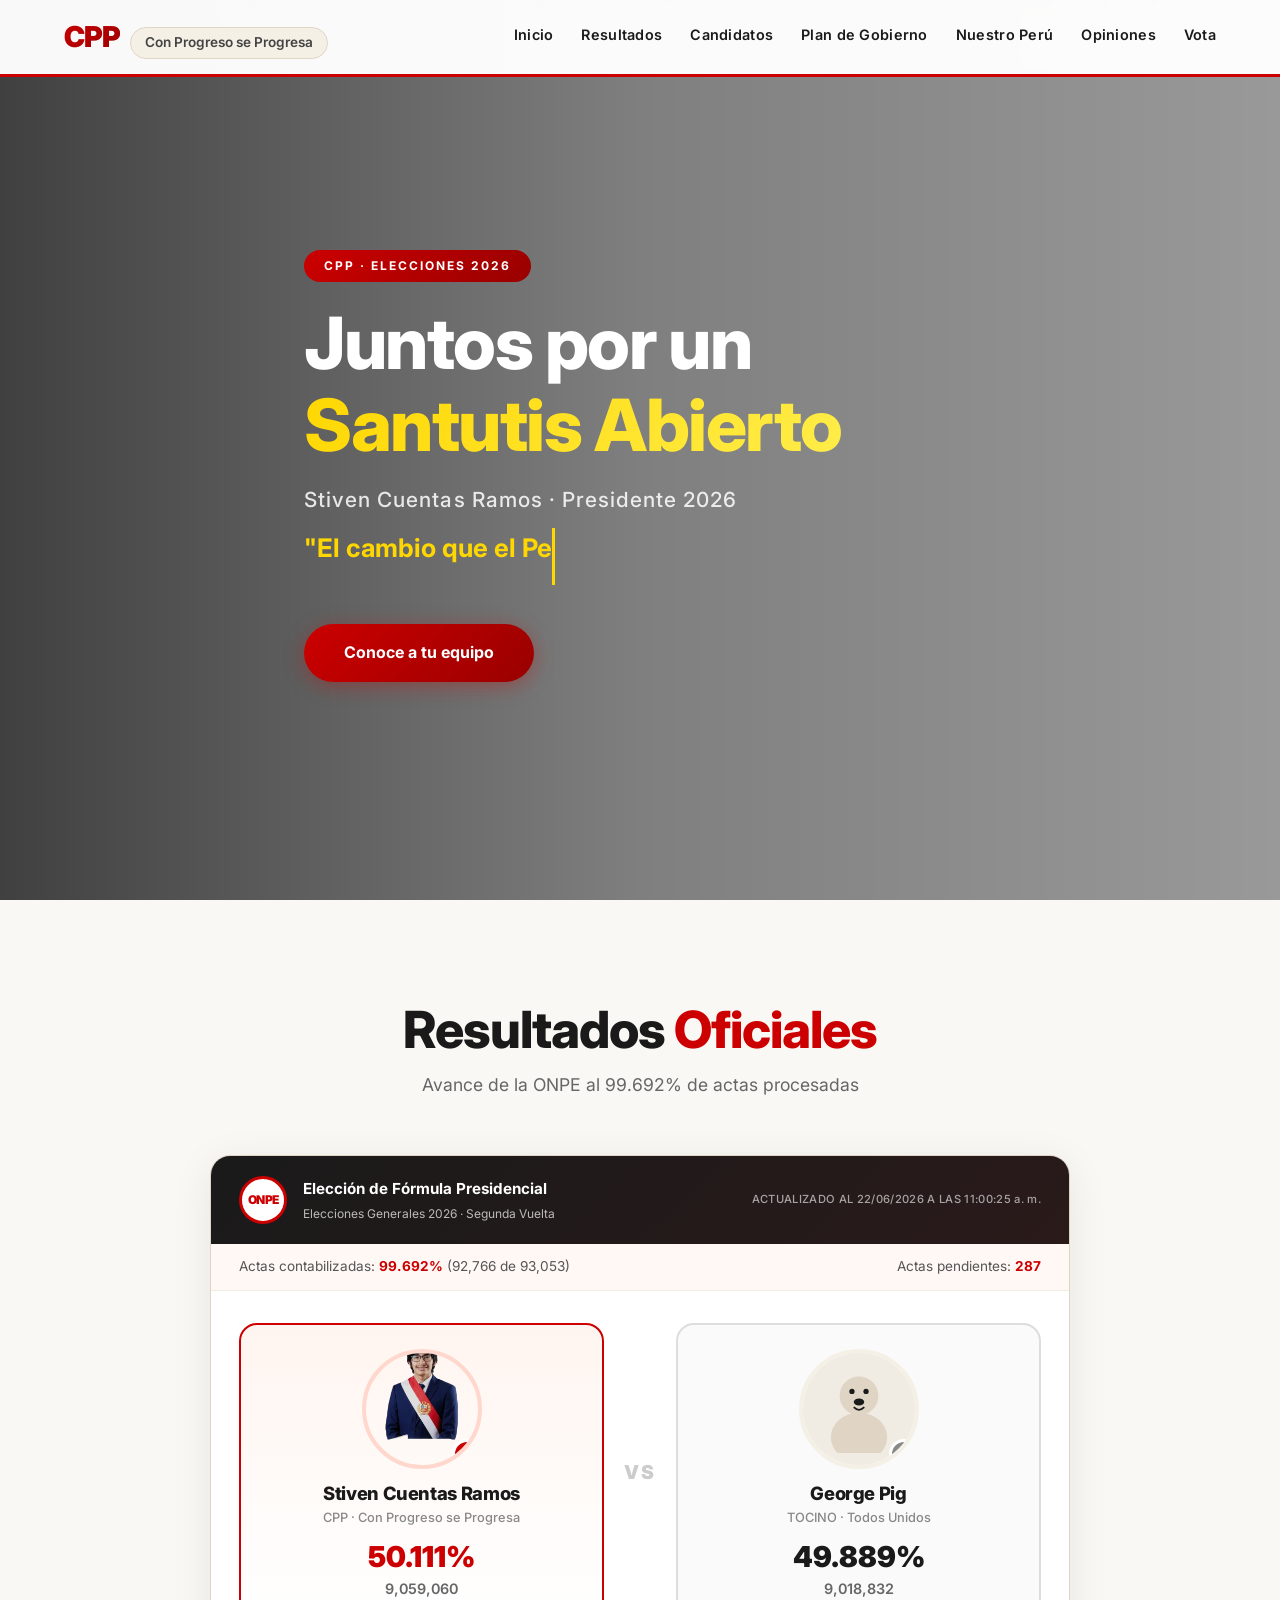
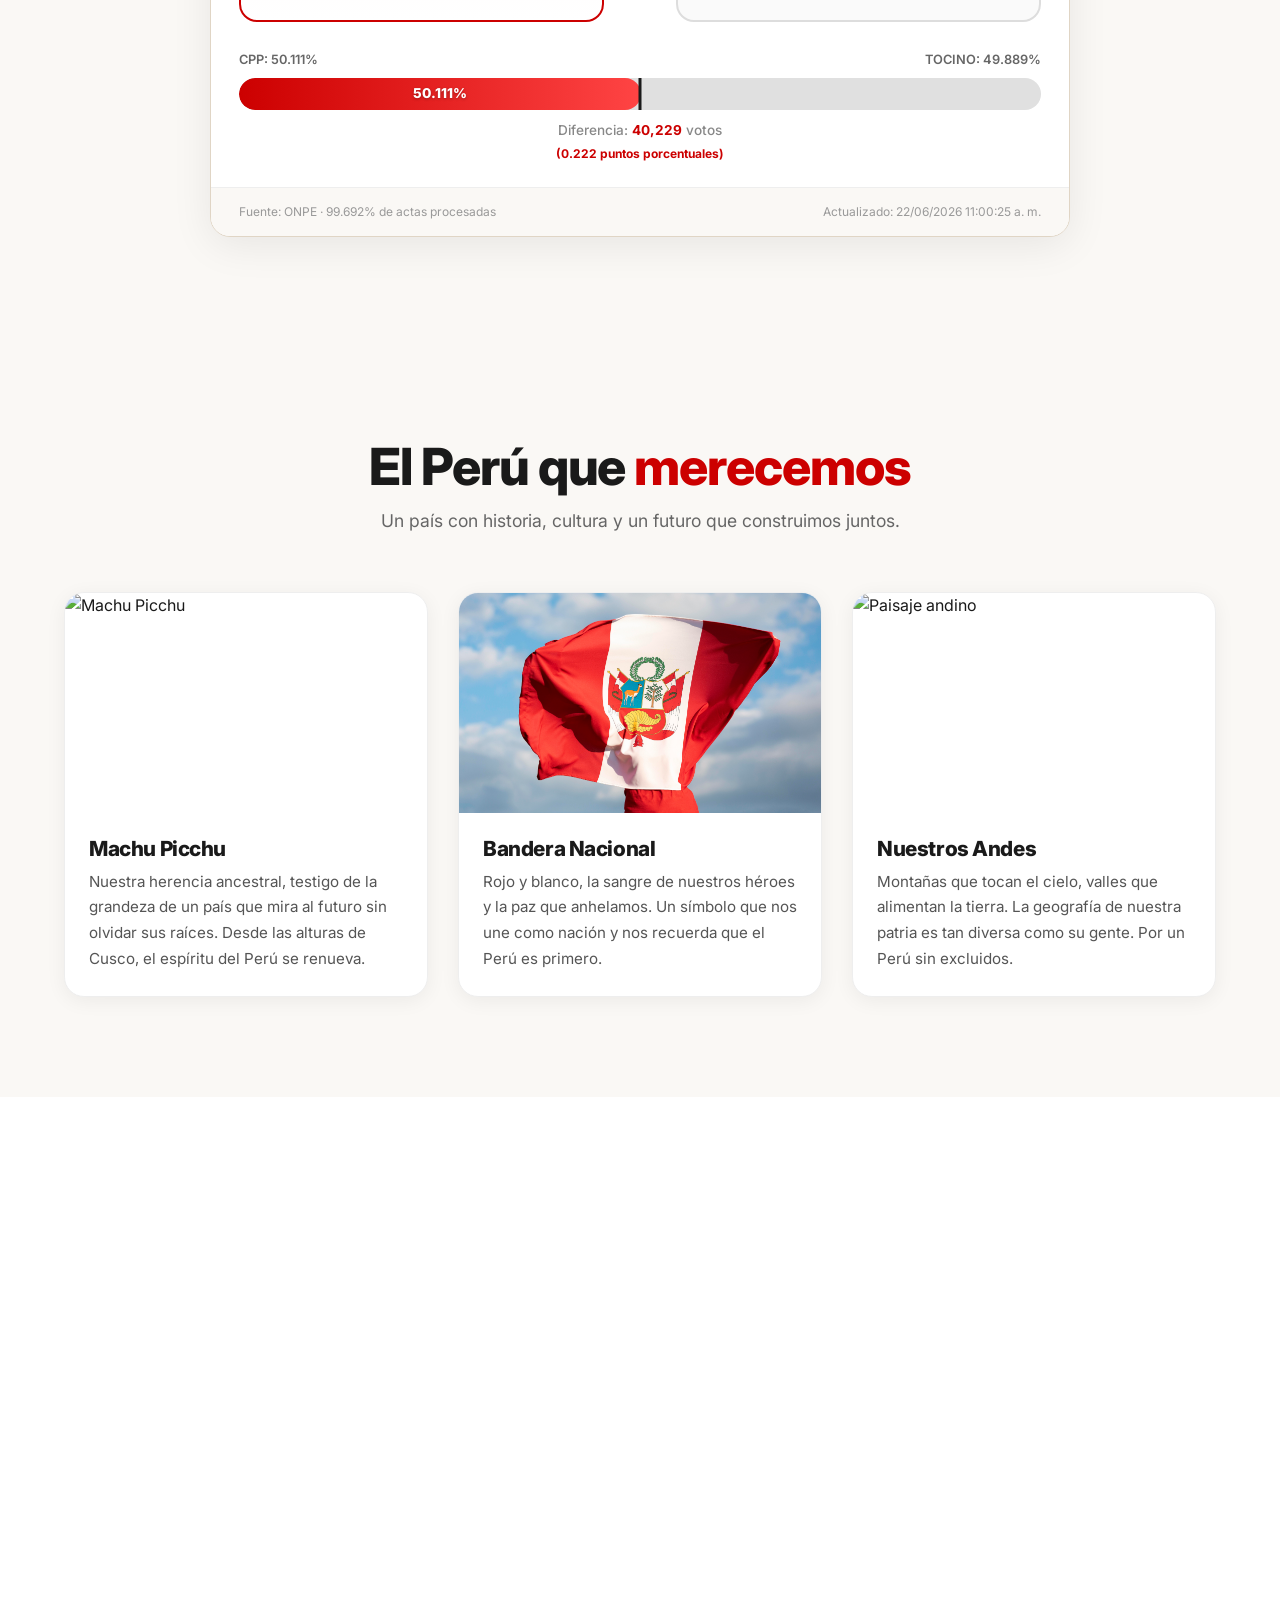
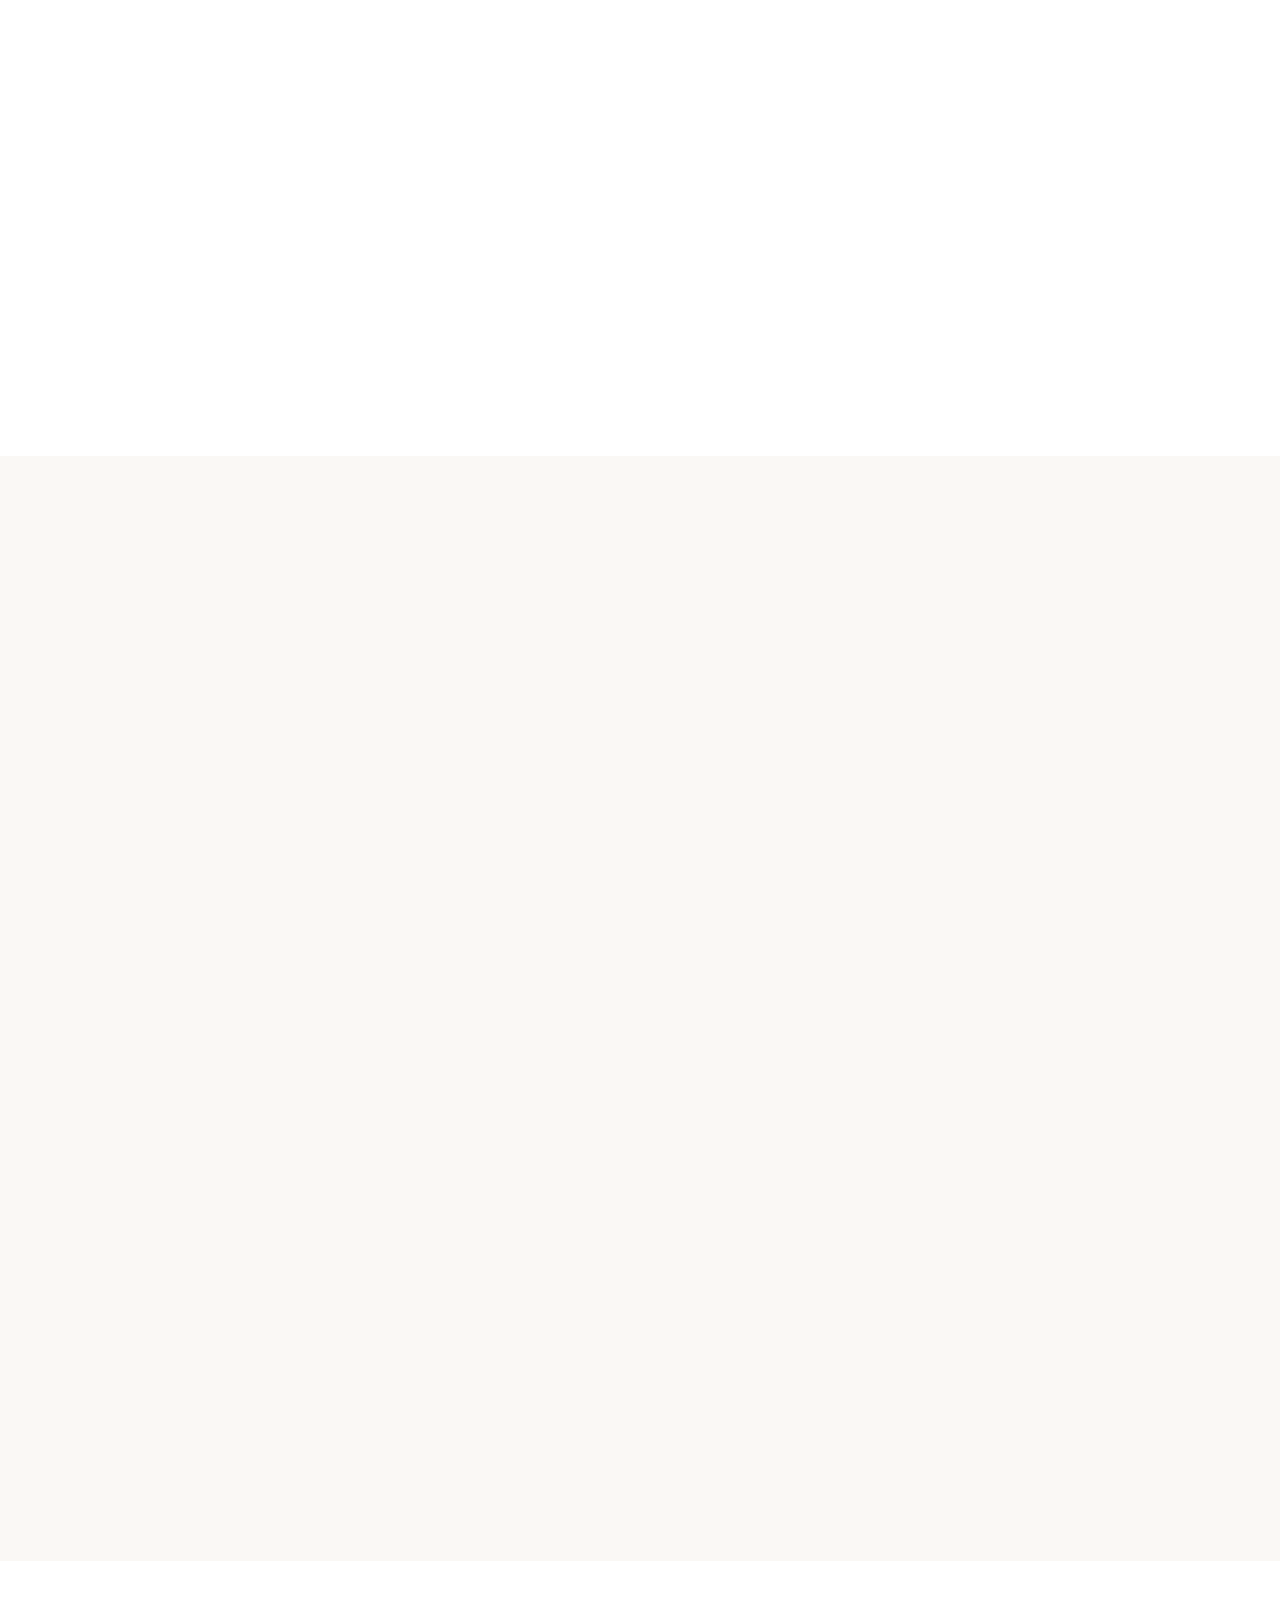
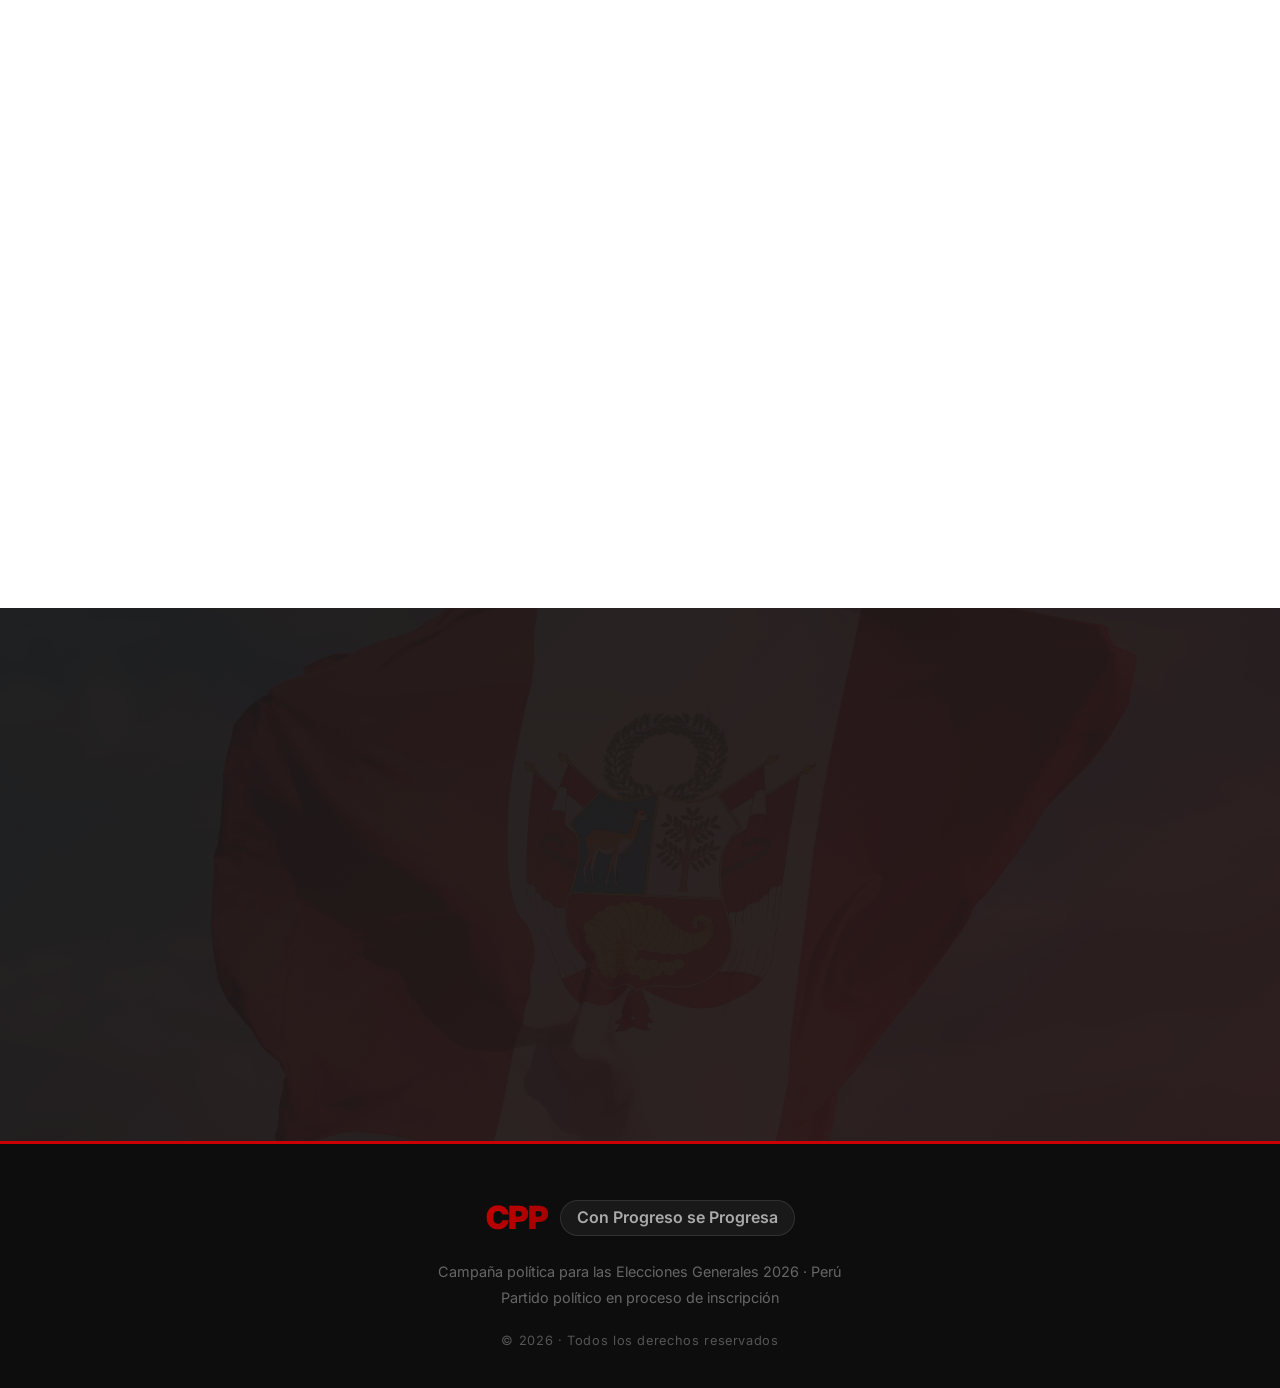
==== commit 32bc31eb: "imagen actualizada" ====
--- a/index.html
+++ b/index.html
@@ -81,7 +81,7 @@
                 <div class="onpe-candidates-grid">
                     <div class="onpe-candidate-card onpe-ccp">
                         <div class="onpe-candidate-photo">
-                            <img src="img/bannerchino.jpg" alt="Stiven Cuentas Ramos" />
+                            <img src="img/chinocandidatura.png" alt="Stiven Cuentas Ramos" />
                             <span class="onpe-rank">1</span>
                         </div>
                         <h3 class="onpe-candidate-name">Stiven Cuentas Ramos</h3>
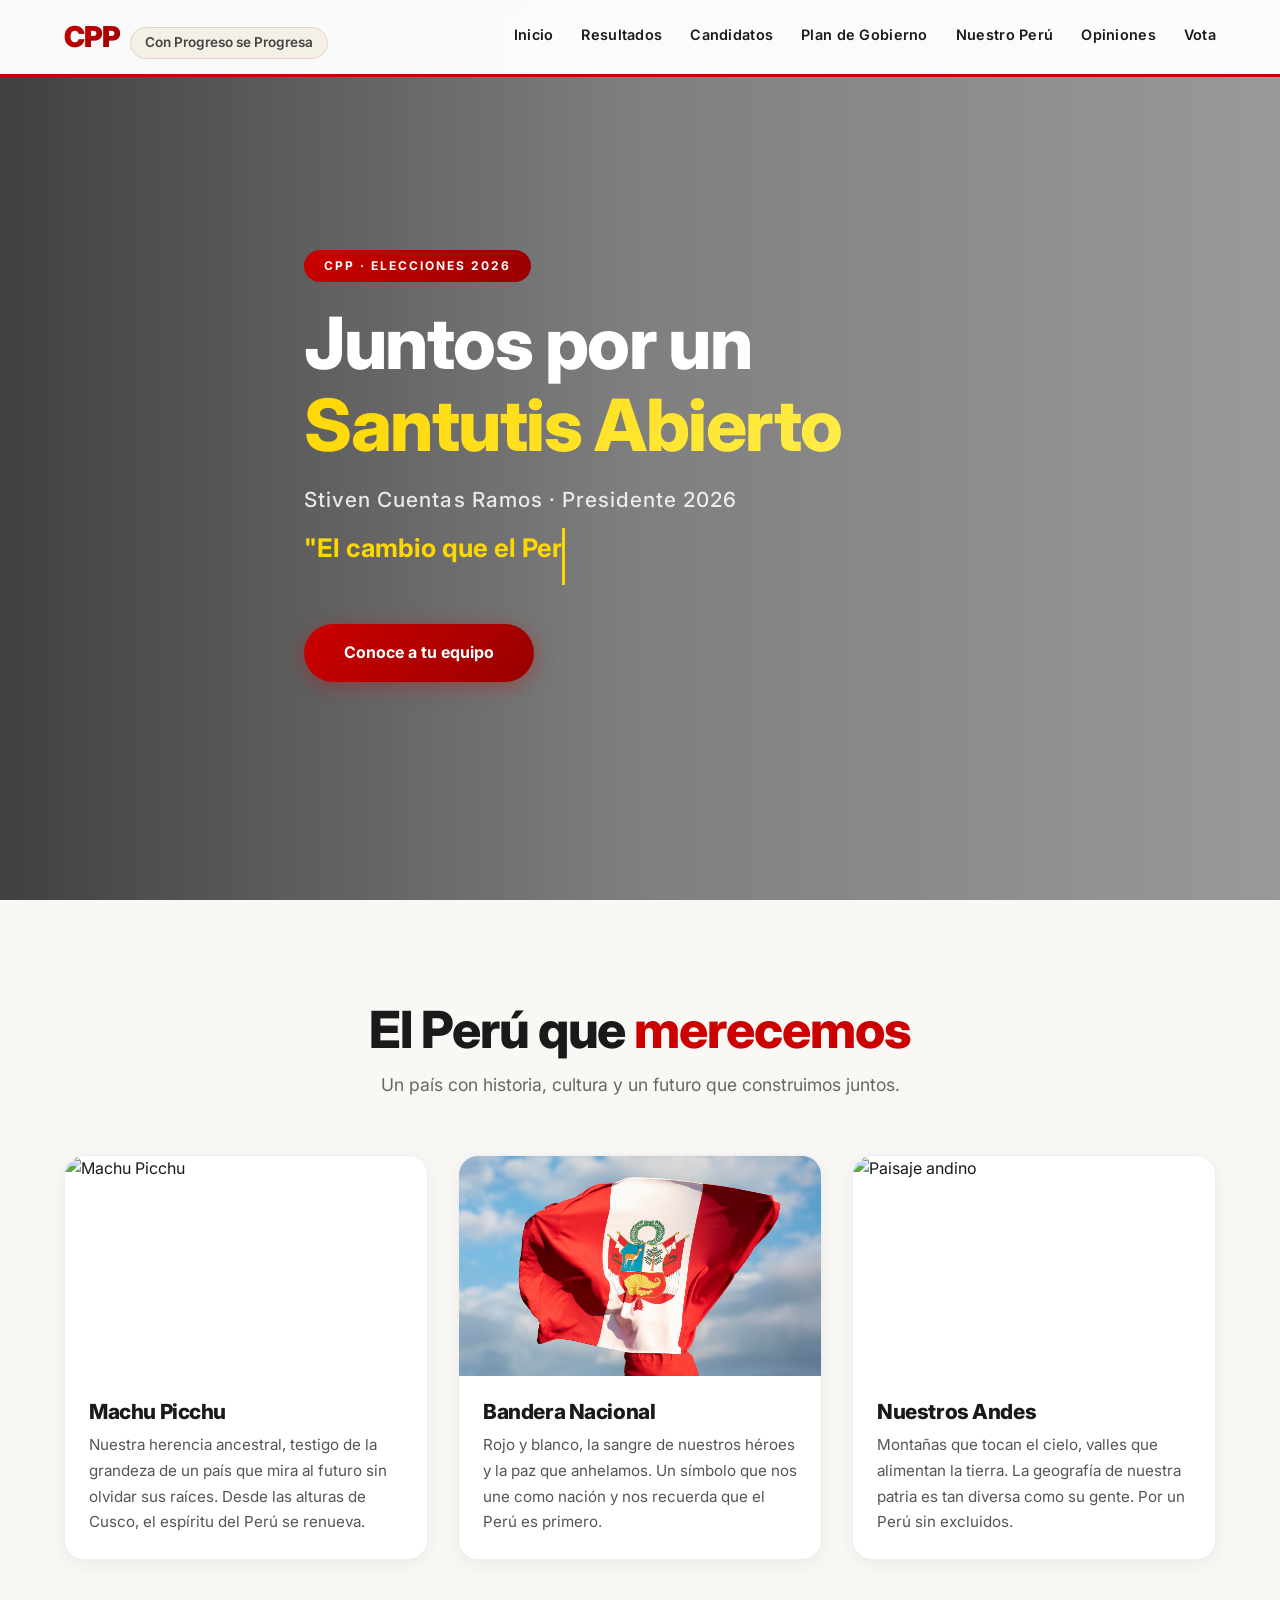
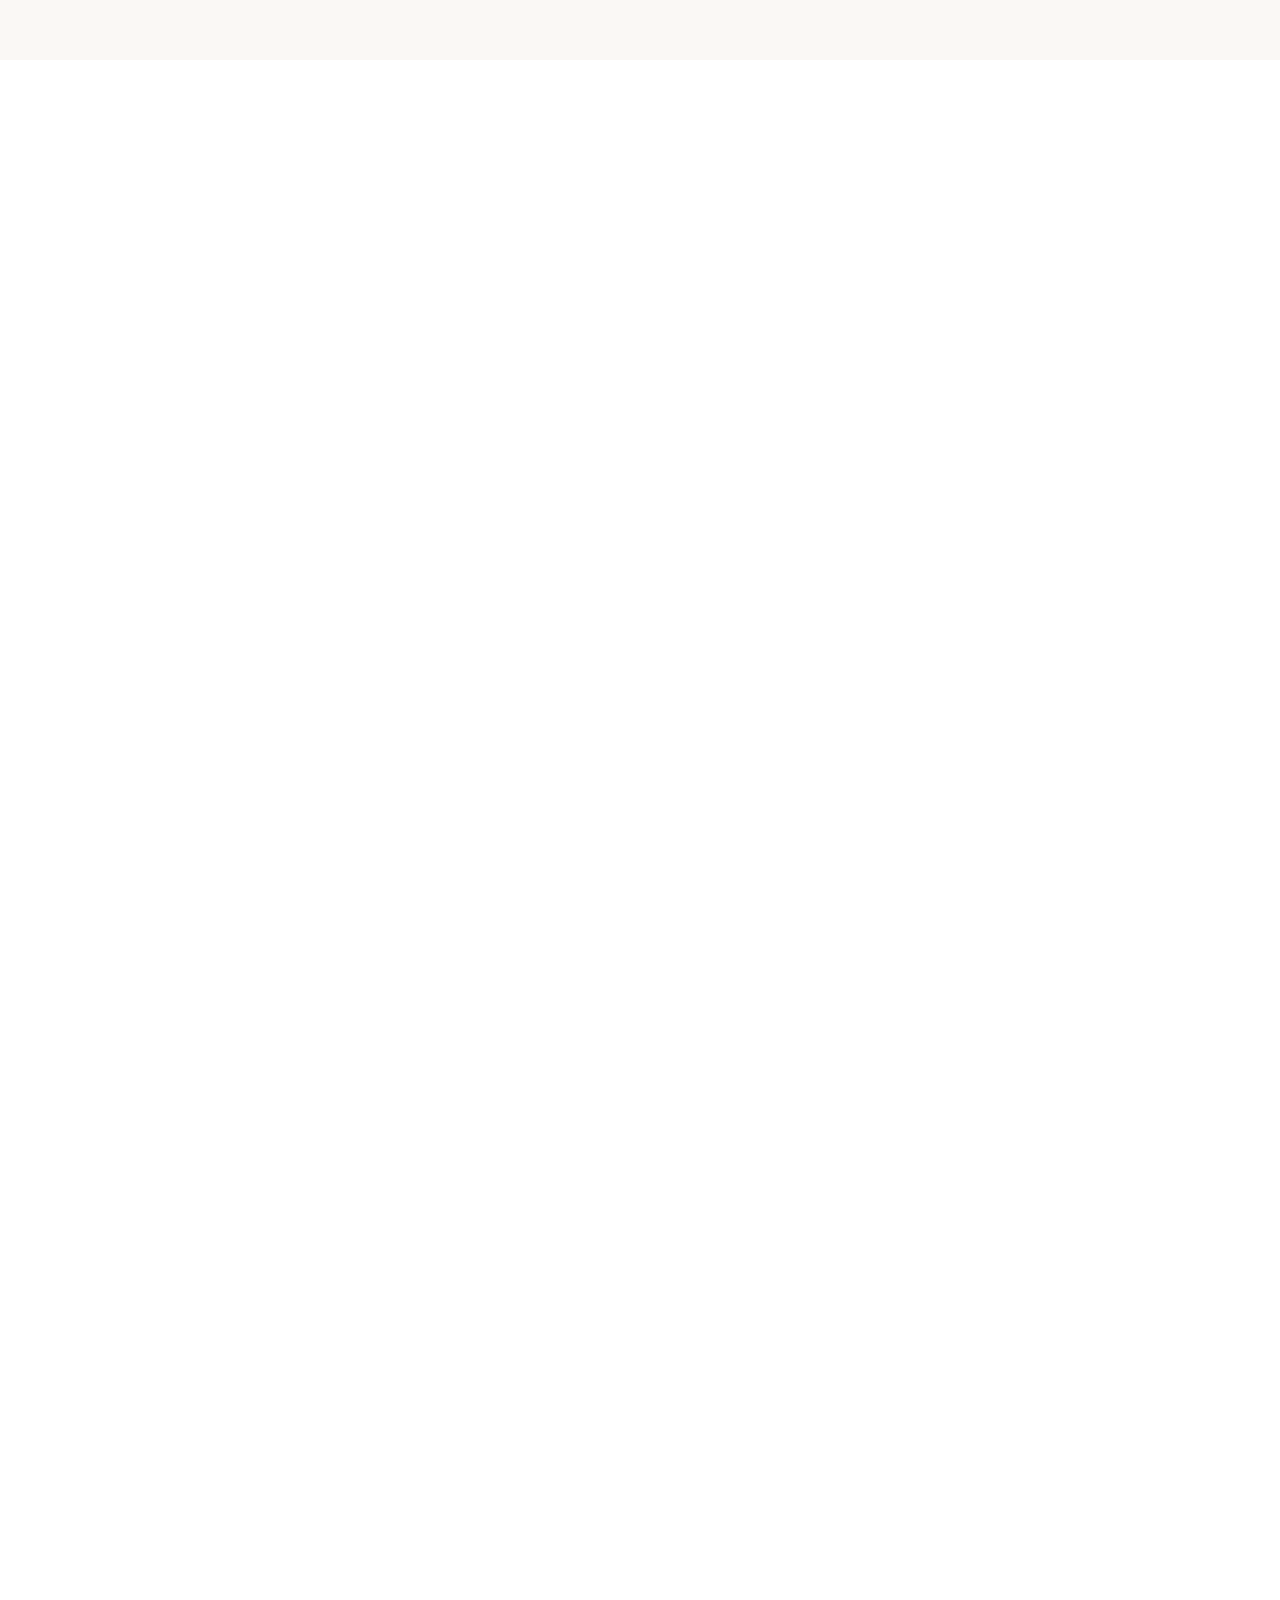
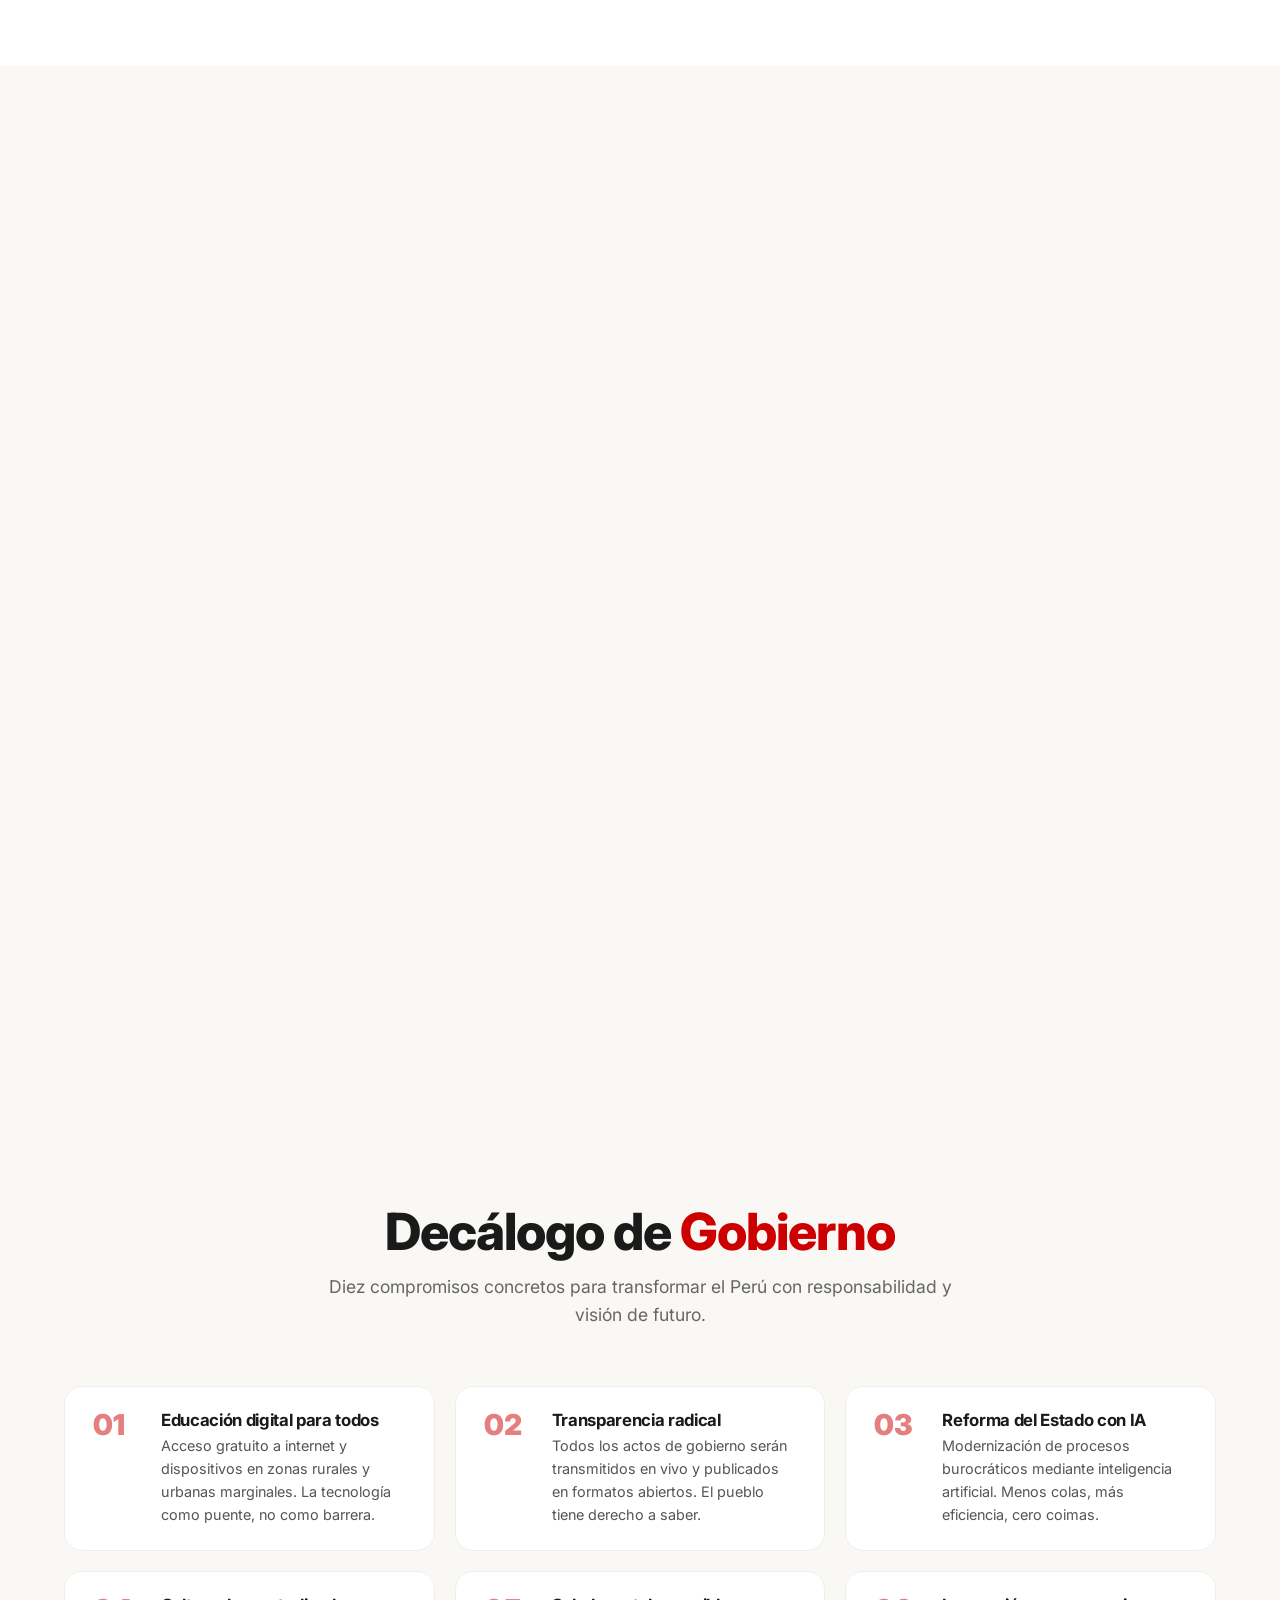
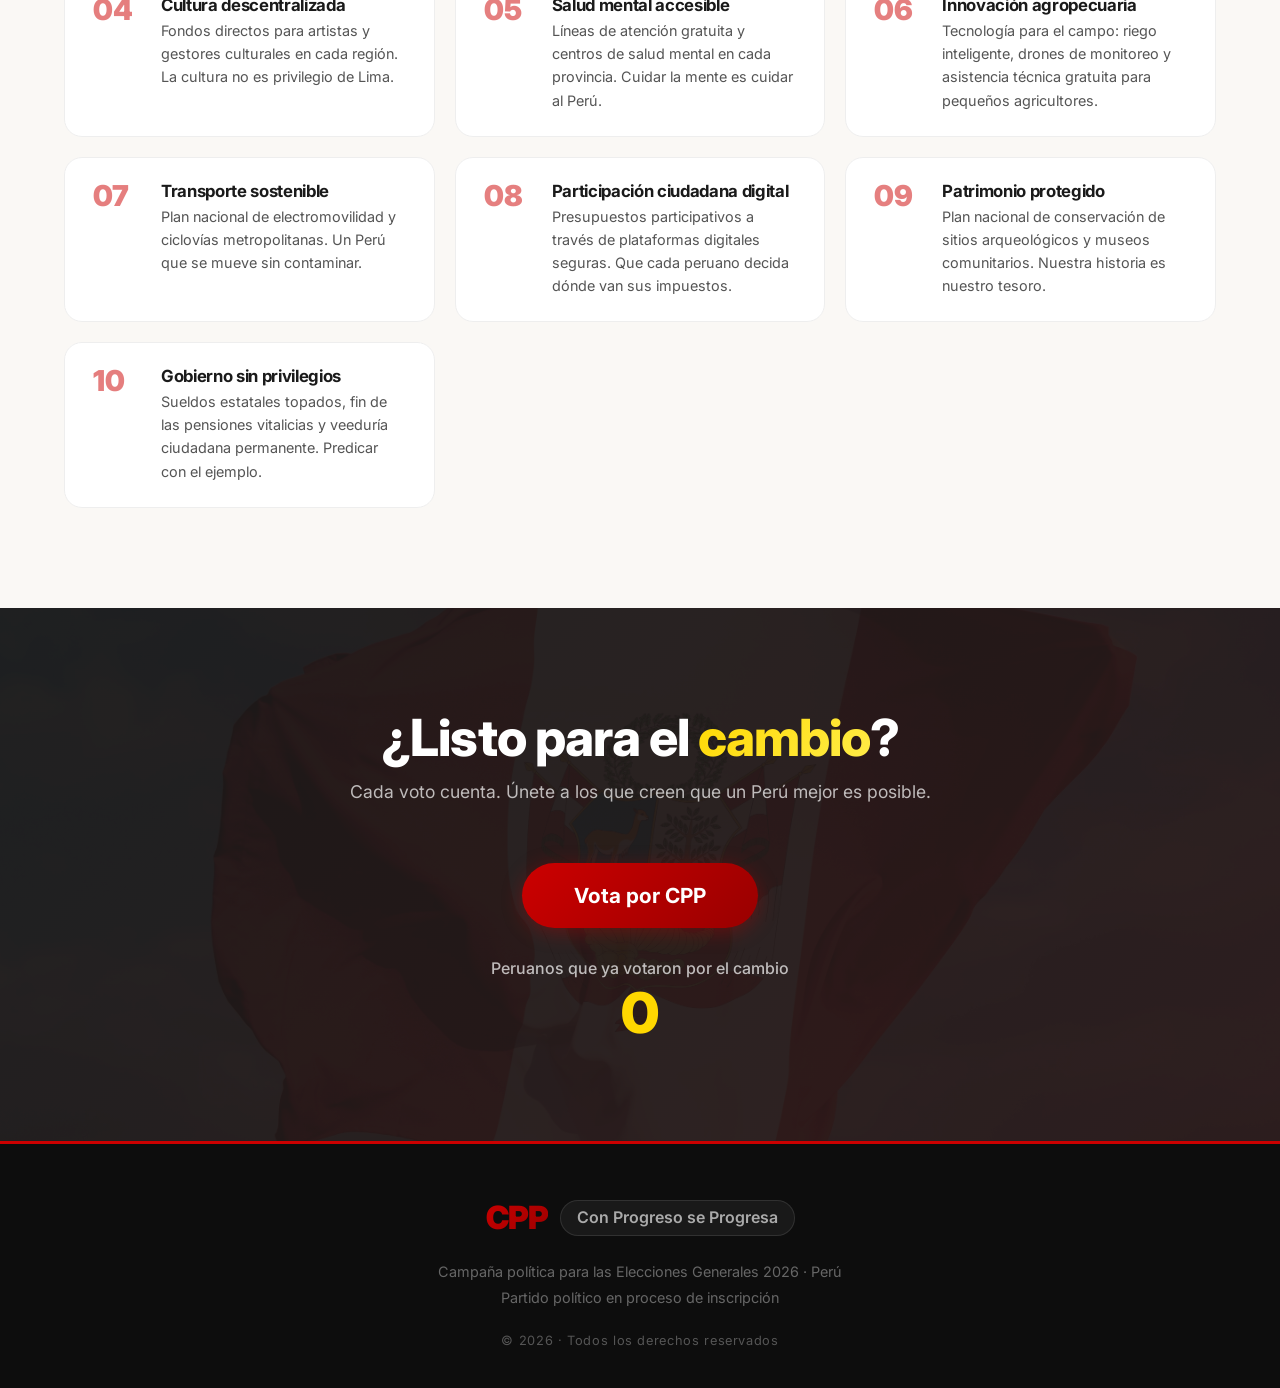
==== commit 63beffa5: "Restructuracion de partes en la pagina" ====
--- a/index.html
+++ b/index.html
@@ -54,95 +54,6 @@
         </div>
     </section>
 
-    <!-- ===== RESULTADOS ONPE ===== -->
-    <section class="section resultados" id="resultados">
-        <div class="container">
-            <div class="section-header fade-up">
-                <h2 class="section-title">Resultados <span>Oficiales</span></h2>
-                <p class="section-sub">Avance de la ONPE al 99.692% de actas procesadas</p>
-            </div>
-            <div class="onpe-card fade-up">
-                <div class="onpe-header">
-                    <div class="onpe-header-left">
-                        <span class="onpe-sello">ONPE</span>
-                        <div>
-                            <span class="onpe-title">Elección de Fórmula Presidencial</span>
-                            <span class="onpe-subtitle">Elecciones Generales 2026 · Segunda Vuelta</span>
-                        </div>
-                    </div>
-                    <span class="onpe-date">ACTUALIZADO AL 22/06/2026 A LAS 11:00:25 a. m.</span>
-                </div>
-
-                <div class="onpe-actas">
-                    <span>Actas contabilizadas: <strong>99.692%</strong> (92,766 de 93,053)</span>
-                    <span>Actas pendientes: <strong>287</strong></span>
-                </div>
-
-                <div class="onpe-candidates-grid">
-                    <div class="onpe-candidate-card onpe-ccp">
-                        <div class="onpe-candidate-photo">
-                            <img src="img/chinocandidatura.png" alt="Stiven Cuentas Ramos" />
-                            <span class="onpe-rank">1</span>
-                        </div>
-                        <h3 class="onpe-candidate-name">Stiven Cuentas Ramos</h3>
-                        <span class="onpe-candidate-party">CPP · Con Progreso se Progresa</span>
-                        <div class="onpe-candidate-numbers">
-                            <span class="onpe-candidate-percent">50.111%</span>
-                            <span class="onpe-candidate-votos" id="votosCpp">0</span>
-                        </div>
-                    </div>
-
-                    <div class="onpe-divider">
-                        <span class="onpe-divider-text">VS</span>
-                    </div>
-
-                    <div class="onpe-candidate-card onpe-tocino">
-                        <div class="onpe-candidate-photo">
-                            <div class="onpe-candidate-placeholder">
-                                <svg viewBox="0 0 100 100" fill="none" xmlns="http://www.w3.org/2000/svg">
-                                    <circle cx="50" cy="35" r="22" fill="#e0d5c5"/>
-                                    <ellipse cx="50" cy="82" rx="32" ry="28" fill="#e0d5c5"/>
-                                    <circle cx="42" cy="30" r="3" fill="#1a1a1a"/>
-                                    <circle cx="58" cy="30" r="3" fill="#1a1a1a"/>
-                                    <ellipse cx="50" cy="42" rx="6" ry="4" fill="#1a1a1a"/>
-                                    <path d="M44 48 Q50 54 56 48" stroke="#1a1a1a" stroke-width="2" fill="none"/>
-                                </svg>
-                            </div>
-                            <span class="onpe-rank">2</span>
-                        </div>
-                        <h3 class="onpe-candidate-name">George Pig</h3>
-                        <span class="onpe-candidate-party">TOCINO · Todos Unidos</span>
-                        <div class="onpe-candidate-numbers">
-                            <span class="onpe-candidate-percent">49.889%</span>
-                            <span class="onpe-candidate-votos" id="votosTocino">0</span>
-                        </div>
-                    </div>
-                </div>
-
-                <div class="onpe-bar-container">
-                    <div class="onpe-bar-labels">
-                        <span>CPP: 50.111%</span>
-                        <span>TOCINO: 49.889%</span>
-                    </div>
-                    <div class="onpe-bar-track">
-                        <div class="onpe-bar-fill" id="onpeBarFill" style="width: 0%;"></div>
-                        <div class="onpe-bar-marker" style="left: 50%;"></div>
-                        <span class="onpe-bar-text" id="onpeBarText">0%</span>
-                    </div>
-                    <div class="onpe-bar-sub">
-                        Diferencia: <span id="diferenciaVotos">0</span> votos
-                        <span class="onpe-bar-sub-detail">(0.222 puntos porcentuales)</span>
-                    </div>
-                </div>
-
-                <div class="onpe-footer">
-                    <span>Fuente: ONPE · 99.692% de actas procesadas</span>
-                    <span>Actualizado: 22/06/2026 11:00:25 a. m.</span>
-                </div>
-            </div>
-        </div>
-    </section>
-
     <!-- ===== NUESTRO PERÚ ===== -->
     <section class="section peru" id="peru">
         <div class="container">
@@ -228,6 +139,270 @@
         </div>
     </section>
 
+    <!-- ===== TESTIMONIOS / MURO CONTINUO ===== -->
+    <section class="section testimonios" id="testimonios">
+        <div class="container">
+            <div class="section-header fade-up">
+                <h2 class="section-title">Lo que dicen los <span>ciudadanos</span></h2>
+                <p class="section-sub">El muro de opiniones de los peruanos en redes sociales</p>
+            </div>
+            <div class="testimonios-wall fade-up">
+                <div class="testimonios-track" id="testimoniosTrack">
+
+                    <div class="testimonio-card">
+                        <div class="testimonio-avatar" style="background:#cc0000;">MQ</div>
+                        <div class="testimonio-body">
+                            <div class="testimonio-header">
+                                <span class="testimonio-name">María Quispe</span>
+                                <span class="testimonio-user">@maria_quispe</span>
+                            </div>
+                            <span class="testimonio-date">22 jun · 10:45 a. m.</span>
+                            <p class="testimonio-text">Stiven es la única opción seria. Ya basta de payasos en el poder. Sus propuestas de educación digital son exactamente lo que necesitamos.</p>
+                            <div class="testimonio-likes">
+                                <span class="testimonio-like-icon">&#x1F44D;</span>
+                                <span class="testimonio-like-count">892</span>
+                            </div>
+                        </div>
+                    </div>
+
+                    <div class="testimonio-card">
+                        <div class="testimonio-avatar" style="background:#ffd700; color:#1a1a1a;">CM</div>
+                        <div class="testimonio-body">
+                            <div class="testimonio-header">
+                                <span class="testimonio-name">Carlos Mendoza</span>
+                                <span class="testimonio-user">@carlos_m</span>
+                            </div>
+                            <span class="testimonio-date">22 jun · 9:32 a. m.</span>
+                            <p class="testimonio-text">No sé si votar por él, pero sus propuestas son mejores que las de los demás. El decálogo me pareció sólido, especialmente salud mental.</p>
+                            <div class="testimonio-likes">
+                                <span class="testimonio-like-icon">&#x1F44D;</span>
+                                <span class="testimonio-like-count">445</span>
+                            </div>
+                        </div>
+                    </div>
+
+                    <div class="testimonio-card">
+                        <div class="testimonio-avatar" style="background:#990000;">LT</div>
+                        <div class="testimonio-body">
+                            <div class="testimonio-header">
+                                <span class="testimonio-name">Lucía Torres</span>
+                                <span class="testimonio-user">@lucia_tech</span>
+                            </div>
+                            <span class="testimonio-date">22 jun · 8:15 a. m.</span>
+                            <p class="testimonio-text">Finalmente alguien que habla de tecnología y transformación digital como ejes de gobierno. Anthony La Torre sabe de lo que habla.</p>
+                            <div class="testimonio-likes">
+                                <span class="testimonio-like-icon">&#x1F44D;</span>
+                                <span class="testimonio-like-count">1.2k</span>
+                            </div>
+                        </div>
+                    </div>
+
+                    <div class="testimonio-card">
+                        <div class="testimonio-avatar" style="background:#666;">GF</div>
+                        <div class="testimonio-body">
+                            <div class="testimonio-header">
+                                <span class="testimonio-name">George Fan</span>
+                                <span class="testimonio-user">@george_fan</span>
+                            </div>
+                            <span class="testimonio-date">22 jun · 7:50 a. m.</span>
+                            <p class="testimonio-text">George Pig tiene más experiencia política. Esto es puro show mediático. No me convencen con promesas vacías.</p>
+                            <div class="testimonio-likes">
+                                <span class="testimonio-like-icon">&#x1F44D;</span>
+                                <span class="testimonio-like-count">567</span>
+                            </div>
+                        </div>
+                    </div>
+
+                    <div class="testimonio-card">
+                        <div class="testimonio-avatar" style="background:#cc0000;">RA</div>
+                        <div class="testimonio-body">
+                            <div class="testimonio-header">
+                                <span class="testimonio-name">Rosa Ángeles</span>
+                                <span class="testimonio-user">@rosaura_andes</span>
+                            </div>
+                            <span class="testimonio-date">21 jun · 10:20 p. m.</span>
+                            <p class="testimonio-text">Me gusta que hablen de descentralización cultural. Soy de Cajamarca y nunca un político ha puesto un pie aquí. Veremos si cumplen.</p>
+                            <div class="testimonio-likes">
+                                <span class="testimonio-like-icon">&#x1F44D;</span>
+                                <span class="testimonio-like-count">234</span>
+                            </div>
+                        </div>
+                    </div>
+
+                    <div class="testimonio-card">
+                        <div class="testimonio-avatar" style="background:#990000;">PL</div>
+                        <div class="testimonio-body">
+                            <div class="testimonio-header">
+                                <span class="testimonio-name">Pedro Lince</span>
+                                <span class="testimonio-user">@pedro_lince</span>
+                            </div>
+                            <span class="testimonio-date">21 jun · 8:05 p. m.</span>
+                            <p class="testimonio-text">He investigado sus propuestas una por una. Tienen pies y cabeza. No son ocurrencias, son políticas públicas bien pensadas.</p>
+                            <div class="testimonio-likes">
+                                <span class="testimonio-like-icon">&#x1F44D;</span>
+                                <span class="testimonio-like-count">1.8k</span>
+                            </div>
+                        </div>
+                    </div>
+
+                    <div class="testimonio-card">
+                        <div class="testimonio-avatar" style="background:#444;">AC</div>
+                        <div class="testimonio-body">
+                            <div class="testimonio-header">
+                                <span class="testimonio-name">Ana Contreras</span>
+                                <span class="testimonio-user">@ana_contreras</span>
+                            </div>
+                            <span class="testimonio-date">21 jun · 6:30 p. m.</span>
+                            <p class="testimonio-text">¿Otro político más? Estoy harta de promesas que se las lleva el viento. Todos dicen lo mismo antes de llegar al poder.</p>
+                            <div class="testimonio-likes">
+                                <span class="testimonio-like-icon">&#x1F44D;</span>
+                                <span class="testimonio-like-count">2.1k</span>
+                            </div>
+                        </div>
+                    </div>
+
+                    <div class="testimonio-card">
+                        <div class="testimonio-avatar" style="background:#cc0000;">JS</div>
+                        <div class="testimonio-body">
+                            <div class="testimonio-header">
+                                <span class="testimonio-name">José Sierra</span>
+                                <span class="testimonio-user">@jose_sierra</span>
+                            </div>
+                            <span class="testimonio-date">21 jun · 5:15 p. m.</span>
+                            <p class="testimonio-text">El decálogo me convenció. Educación digital y salud mental son temas que ningún otro candidato está tocando. Van a tener mi voto.</p>
+                            <div class="testimonio-likes">
+                                <span class="testimonio-like-icon">&#x1F44D;</span>
+                                <span class="testimonio-like-count">678</span>
+                            </div>
+                        </div>
+                    </div>
+
+                    <div class="testimonio-card">
+                        <div class="testimonio-avatar" style="background:#ffd700; color:#1a1a1a;">MT</div>
+                        <div class="testimonio-body">
+                            <div class="testimonio-header">
+                                <span class="testimonio-name">Miguel Torres</span>
+                                <span class="testimonio-user">@miguel_t</span>
+                            </div>
+                            <span class="testimonio-date">21 jun · 4:00 p. m.</span>
+                            <p class="testimonio-text">No los conocía hasta hoy, pero su plan de gobierno es el más sólido que he leído en años. Me gusta que sean realistas.</p>
+                            <div class="testimonio-likes">
+                                <span class="testimonio-like-icon">&#x1F44D;</span>
+                                <span class="testimonio-like-count">345</span>
+                            </div>
+                        </div>
+                    </div>
+
+                    <div class="testimonio-card">
+                        <div class="testimonio-avatar" style="background:#990000;">CV</div>
+                        <div class="testimonio-body">
+                            <div class="testimonio-header">
+                                <span class="testimonio-name">Cultura Viva</span>
+                                <span class="testimonio-user">@cultura_viva</span>
+                            </div>
+                            <span class="testimonio-date">21 jun · 2:45 p. m.</span>
+                            <p class="testimonio-text">Dudú como ministro de cultura sería un gran acierto. Alguien que entiende el arte más allá de Lima. Apoyo total a esta propuesta.</p>
+                            <div class="testimonio-likes">
+                                <span class="testimonio-like-icon">&#x1F44D;</span>
+                                <span class="testimonio-like-count">901</span>
+                            </div>
+                        </div>
+                    </div>
+
+                </div>
+            </div>
+            
+            <p class="testimonios-hint fade-up">Desliza para ver más comentarios &#8594;</p>
+        </div>
+    </section>
+    <!-- ===== RESULTADOS ONPE ===== -->
+        <section class="section resultados" id="resultados">
+            <div class="container">
+                <div class="section-header fade-up">
+                    <h2 class="section-title">Resultados <span>Oficiales</span></h2>
+                    <p class="section-sub">Avance de la ONPE al 99.692% de actas procesadas</p>
+                </div>
+                <div class="onpe-card fade-up">
+                    <div class="onpe-header">
+                        <div class="onpe-header-left">
+                            <span class="onpe-sello">ONPE</span>
+                            <div>
+                                <span class="onpe-title">Elección de Fórmula Presidencial</span>
+                                <span class="onpe-subtitle">Elecciones Generales 2026 · Segunda Vuelta</span>
+                            </div>
+                        </div>
+                        <span class="onpe-date">ACTUALIZADO AL 22/06/2026 A LAS 11:00:25 a. m.</span>
+                    </div>
+
+                    <div class="onpe-actas">
+                        <span>Actas contabilizadas: <strong>99.692%</strong> (92,766 de 93,053)</span>
+                        <span>Actas pendientes: <strong>287</strong></span>
+                    </div>
+
+                    <div class="onpe-candidates-grid">
+                        <div class="onpe-candidate-card onpe-ccp">
+                            <div class="onpe-candidate-photo">
+                                <img src="img/chinocandidatura.png" alt="Stiven Cuentas Ramos" />
+                                <span class="onpe-rank">1</span>
+                            </div>
+                            <h3 class="onpe-candidate-name">Stiven Cuentas Ramos</h3>
+                            <span class="onpe-candidate-party">CPP · Con Progreso se Progresa</span>
+                            <div class="onpe-candidate-numbers">
+                                <span class="onpe-candidate-percent">50.111%</span>
+                                <span class="onpe-candidate-votos" id="votosCpp">0</span>
+                            </div>
+                        </div>
+
+                        <div class="onpe-divider">
+                            <span class="onpe-divider-text">VS</span>
+                        </div>
+
+                        <div class="onpe-candidate-card onpe-tocino">
+                            <div class="onpe-candidate-photo">
+                                <div class="onpe-candidate-placeholder">
+                                    <svg viewBox="0 0 100 100" fill="none" xmlns="http://www.w3.org/2000/svg">
+                                        <circle cx="50" cy="35" r="22" fill="#e0d5c5"/>
+                                        <ellipse cx="50" cy="82" rx="32" ry="28" fill="#e0d5c5"/>
+                                        <circle cx="42" cy="30" r="3" fill="#1a1a1a"/>
+                                        <circle cx="58" cy="30" r="3" fill="#1a1a1a"/>
+                                        <ellipse cx="50" cy="42" rx="6" ry="4" fill="#1a1a1a"/>
+                                        <path d="M44 48 Q50 54 56 48" stroke="#1a1a1a" stroke-width="2" fill="none"/>
+                                    </svg>
+                                </div>
+                                <span class="onpe-rank">2</span>
+                            </div>
+                            <h3 class="onpe-candidate-name">George Pig</h3>
+                            <span class="onpe-candidate-party">TOCINO · Todos Unidos</span>
+                            <div class="onpe-candidate-numbers">
+                                <span class="onpe-candidate-percent">49.889%</span>
+                                <span class="onpe-candidate-votos" id="votosTocino">0</span>
+                            </div>
+                        </div>
+                    </div>
+
+                    <div class="onpe-bar-container">
+                        <div class="onpe-bar-labels">
+                            <span>CPP: 50.111%</span>
+                            <span>TOCINO: 49.889%</span>
+                        </div>
+                        <div class="onpe-bar-track">
+                            <div class="onpe-bar-fill" id="onpeBarFill" style="width: 0%;"></div>
+                            <div class="onpe-bar-marker" style="left: 50%;"></div>
+                            <span class="onpe-bar-text" id="onpeBarText">0%</span>
+                        </div>
+                        <div class="onpe-bar-sub">
+                            Diferencia: <span id="diferenciaVotos">0</span> votos
+                            <span class="onpe-bar-sub-detail">(0.222 puntos porcentuales)</span>
+                        </div>
+                    </div>
+
+                    <div class="onpe-footer">
+                        <span>Fuente: ONPE · 99.692% de actas procesadas</span>
+                        <span>Actualizado: 22/06/2026 11:00:25 a. m.</span>
+                    </div>
+                </div>
+            </div>
+        </section>
     <!-- ===== MODALES DE CANDIDATOS ===== -->
 
     <div class="modal-overlay" id="modalStiven">
@@ -413,182 +588,6 @@
         </div>
     </section>
 
-    <!-- ===== TESTIMONIOS / MURO CONTINUO ===== -->
-    <section class="section testimonios" id="testimonios">
-        <div class="container">
-            <div class="section-header fade-up">
-                <h2 class="section-title">Lo que dicen los <span>ciudadanos</span></h2>
-                <p class="section-sub">El muro de opiniones de los peruanos en redes sociales</p>
-            </div>
-            <div class="testimonios-wall fade-up">
-                <div class="testimonios-track" id="testimoniosTrack">
-
-                    <div class="testimonio-card">
-                        <div class="testimonio-avatar" style="background:#cc0000;">MQ</div>
-                        <div class="testimonio-body">
-                            <div class="testimonio-header">
-                                <span class="testimonio-name">María Quispe</span>
-                                <span class="testimonio-user">@maria_quispe</span>
-                            </div>
-                            <span class="testimonio-date">22 jun · 10:45 a. m.</span>
-                            <p class="testimonio-text">Stiven es la única opción seria. Ya basta de payasos en el poder. Sus propuestas de educación digital son exactamente lo que necesitamos.</p>
-                            <div class="testimonio-likes">
-                                <span class="testimonio-like-icon">&#x1F44D;</span>
-                                <span class="testimonio-like-count">892</span>
-                            </div>
-                        </div>
-                    </div>
-
-                    <div class="testimonio-card">
-                        <div class="testimonio-avatar" style="background:#ffd700; color:#1a1a1a;">CM</div>
-                        <div class="testimonio-body">
-                            <div class="testimonio-header">
-                                <span class="testimonio-name">Carlos Mendoza</span>
-                                <span class="testimonio-user">@carlos_m</span>
-                            </div>
-                            <span class="testimonio-date">22 jun · 9:32 a. m.</span>
-                            <p class="testimonio-text">No sé si votar por él, pero sus propuestas son mejores que las de los demás. El decálogo me pareció sólido, especialmente salud mental.</p>
-                            <div class="testimonio-likes">
-                                <span class="testimonio-like-icon">&#x1F44D;</span>
-                                <span class="testimonio-like-count">445</span>
-                            </div>
-                        </div>
-                    </div>
-
-                    <div class="testimonio-card">
-                        <div class="testimonio-avatar" style="background:#990000;">LT</div>
-                        <div class="testimonio-body">
-                            <div class="testimonio-header">
-                                <span class="testimonio-name">Lucía Torres</span>
-                                <span class="testimonio-user">@lucia_tech</span>
-                            </div>
-                            <span class="testimonio-date">22 jun · 8:15 a. m.</span>
-                            <p class="testimonio-text">Finalmente alguien que habla de tecnología y transformación digital como ejes de gobierno. Anthony La Torre sabe de lo que habla.</p>
-                            <div class="testimonio-likes">
-                                <span class="testimonio-like-icon">&#x1F44D;</span>
-                                <span class="testimonio-like-count">1.2k</span>
-                            </div>
-                        </div>
-                    </div>
-
-                    <div class="testimonio-card">
-                        <div class="testimonio-avatar" style="background:#666;">GF</div>
-                        <div class="testimonio-body">
-                            <div class="testimonio-header">
-                                <span class="testimonio-name">George Fan</span>
-                                <span class="testimonio-user">@george_fan</span>
-                            </div>
-                            <span class="testimonio-date">22 jun · 7:50 a. m.</span>
-                            <p class="testimonio-text">George Pig tiene más experiencia política. Esto es puro show mediático. No me convencen con promesas vacías.</p>
-                            <div class="testimonio-likes">
-                                <span class="testimonio-like-icon">&#x1F44D;</span>
-                                <span class="testimonio-like-count">567</span>
-                            </div>
-                        </div>
-                    </div>
-
-                    <div class="testimonio-card">
-                        <div class="testimonio-avatar" style="background:#cc0000;">RA</div>
-                        <div class="testimonio-body">
-                            <div class="testimonio-header">
-                                <span class="testimonio-name">Rosa Ángeles</span>
-                                <span class="testimonio-user">@rosaura_andes</span>
-                            </div>
-                            <span class="testimonio-date">21 jun · 10:20 p. m.</span>
-                            <p class="testimonio-text">Me gusta que hablen de descentralización cultural. Soy de Cajamarca y nunca un político ha puesto un pie aquí. Veremos si cumplen.</p>
-                            <div class="testimonio-likes">
-                                <span class="testimonio-like-icon">&#x1F44D;</span>
-                                <span class="testimonio-like-count">234</span>
-                            </div>
-                        </div>
-                    </div>
-
-                    <div class="testimonio-card">
-                        <div class="testimonio-avatar" style="background:#990000;">PL</div>
-                        <div class="testimonio-body">
-                            <div class="testimonio-header">
-                                <span class="testimonio-name">Pedro Lince</span>
-                                <span class="testimonio-user">@pedro_lince</span>
-                            </div>
-                            <span class="testimonio-date">21 jun · 8:05 p. m.</span>
-                            <p class="testimonio-text">He investigado sus propuestas una por una. Tienen pies y cabeza. No son ocurrencias, son políticas públicas bien pensadas.</p>
-                            <div class="testimonio-likes">
-                                <span class="testimonio-like-icon">&#x1F44D;</span>
-                                <span class="testimonio-like-count">1.8k</span>
-                            </div>
-                        </div>
-                    </div>
-
-                    <div class="testimonio-card">
-                        <div class="testimonio-avatar" style="background:#444;">AC</div>
-                        <div class="testimonio-body">
-                            <div class="testimonio-header">
-                                <span class="testimonio-name">Ana Contreras</span>
-                                <span class="testimonio-user">@ana_contreras</span>
-                            </div>
-                            <span class="testimonio-date">21 jun · 6:30 p. m.</span>
-                            <p class="testimonio-text">¿Otro político más? Estoy harta de promesas que se las lleva el viento. Todos dicen lo mismo antes de llegar al poder.</p>
-                            <div class="testimonio-likes">
-                                <span class="testimonio-like-icon">&#x1F44D;</span>
-                                <span class="testimonio-like-count">2.1k</span>
-                            </div>
-                        </div>
-                    </div>
-
-                    <div class="testimonio-card">
-                        <div class="testimonio-avatar" style="background:#cc0000;">JS</div>
-                        <div class="testimonio-body">
-                            <div class="testimonio-header">
-                                <span class="testimonio-name">José Sierra</span>
-                                <span class="testimonio-user">@jose_sierra</span>
-                            </div>
-                            <span class="testimonio-date">21 jun · 5:15 p. m.</span>
-                            <p class="testimonio-text">El decálogo me convenció. Educación digital y salud mental son temas que ningún otro candidato está tocando. Van a tener mi voto.</p>
-                            <div class="testimonio-likes">
-                                <span class="testimonio-like-icon">&#x1F44D;</span>
-                                <span class="testimonio-like-count">678</span>
-                            </div>
-                        </div>
-                    </div>
-
-                    <div class="testimonio-card">
-                        <div class="testimonio-avatar" style="background:#ffd700; color:#1a1a1a;">MT</div>
-                        <div class="testimonio-body">
-                            <div class="testimonio-header">
-                                <span class="testimonio-name">Miguel Torres</span>
-                                <span class="testimonio-user">@miguel_t</span>
-                            </div>
-                            <span class="testimonio-date">21 jun · 4:00 p. m.</span>
-                            <p class="testimonio-text">No los conocía hasta hoy, pero su plan de gobierno es el más sólido que he leído en años. Me gusta que sean realistas.</p>
-                            <div class="testimonio-likes">
-                                <span class="testimonio-like-icon">&#x1F44D;</span>
-                                <span class="testimonio-like-count">345</span>
-                            </div>
-                        </div>
-                    </div>
-
-                    <div class="testimonio-card">
-                        <div class="testimonio-avatar" style="background:#990000;">CV</div>
-                        <div class="testimonio-body">
-                            <div class="testimonio-header">
-                                <span class="testimonio-name">Cultura Viva</span>
-                                <span class="testimonio-user">@cultura_viva</span>
-                            </div>
-                            <span class="testimonio-date">21 jun · 2:45 p. m.</span>
-                            <p class="testimonio-text">Dudú como ministro de cultura sería un gran acierto. Alguien que entiende el arte más allá de Lima. Apoyo total a esta propuesta.</p>
-                            <div class="testimonio-likes">
-                                <span class="testimonio-like-icon">&#x1F44D;</span>
-                                <span class="testimonio-like-count">901</span>
-                            </div>
-                        </div>
-                    </div>
-
-                </div>
-            </div>
-            <p class="testimonios-hint fade-up">Desliza para ver más comentarios &#8594;</p>
-        </div>
-    </section>
-
     <!-- ===== VOTA ===== -->
     <section class="section cta" id="votar">
         <div class="container">
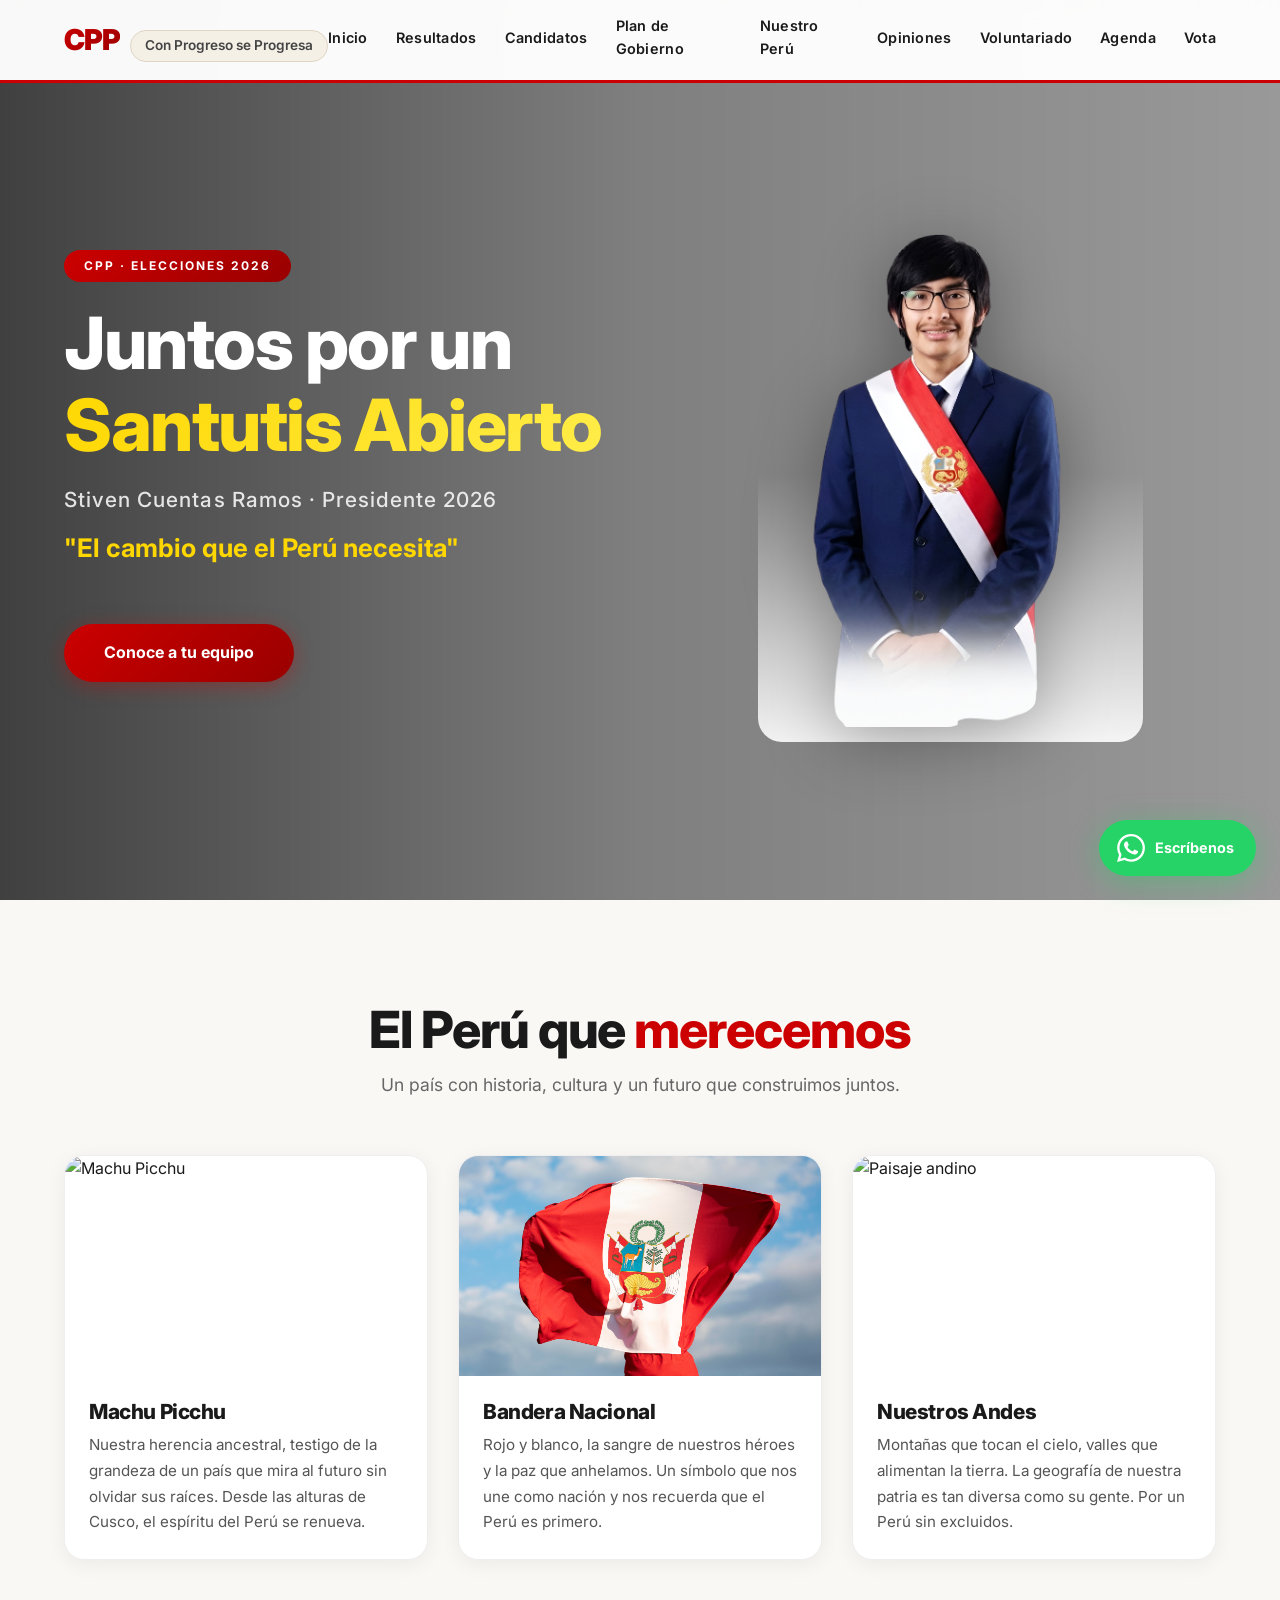
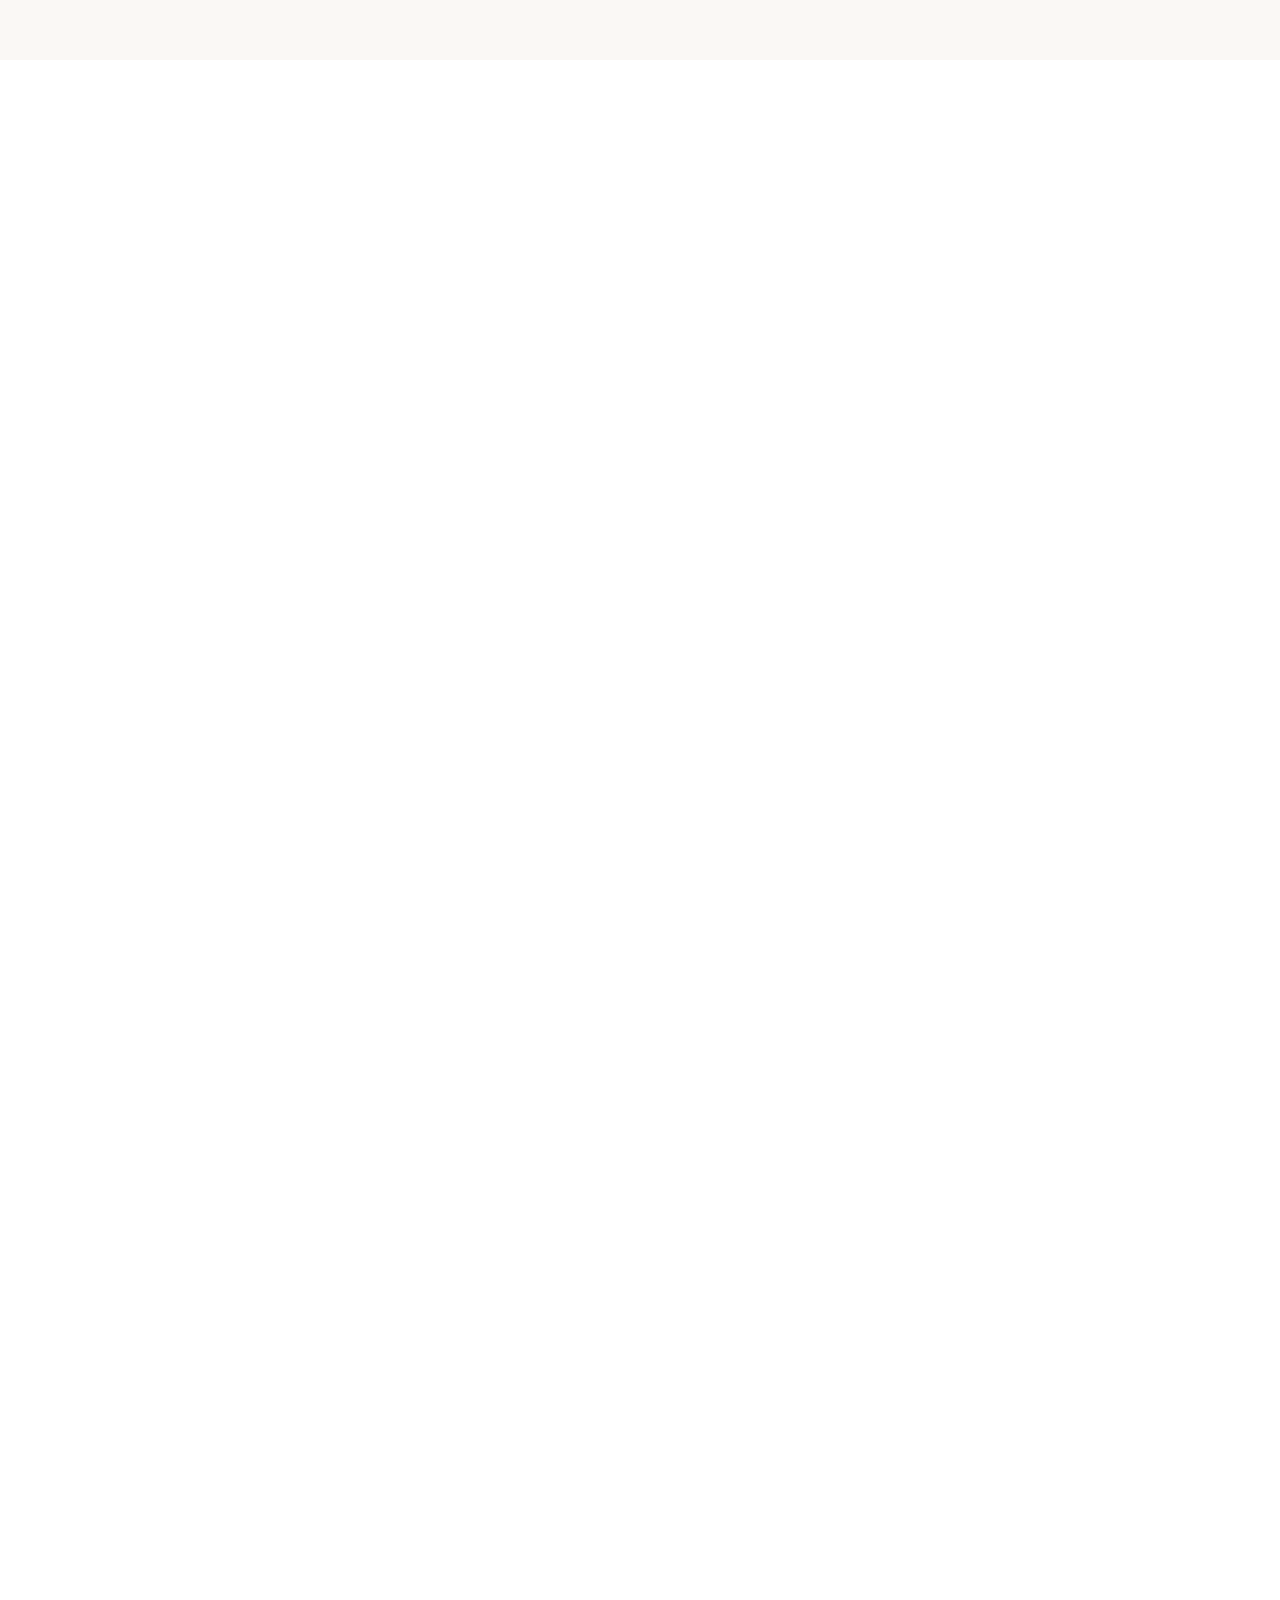
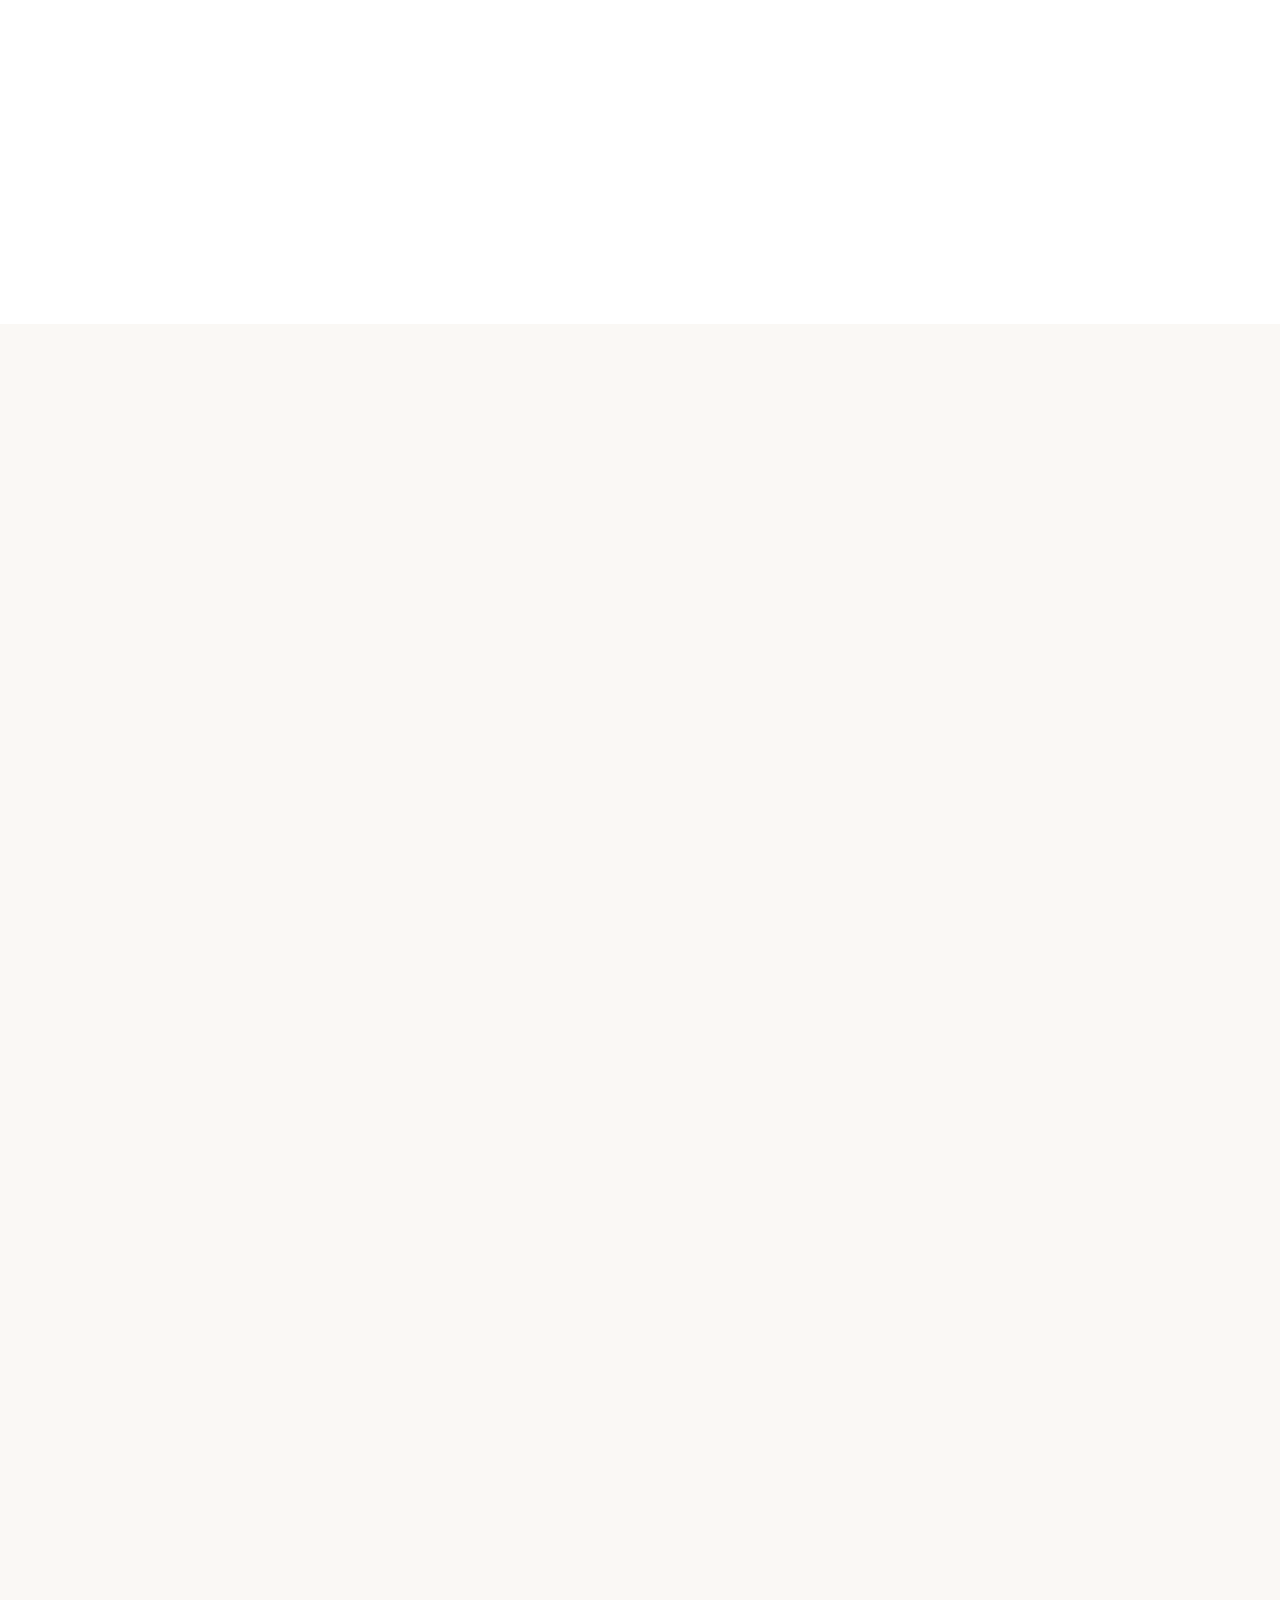
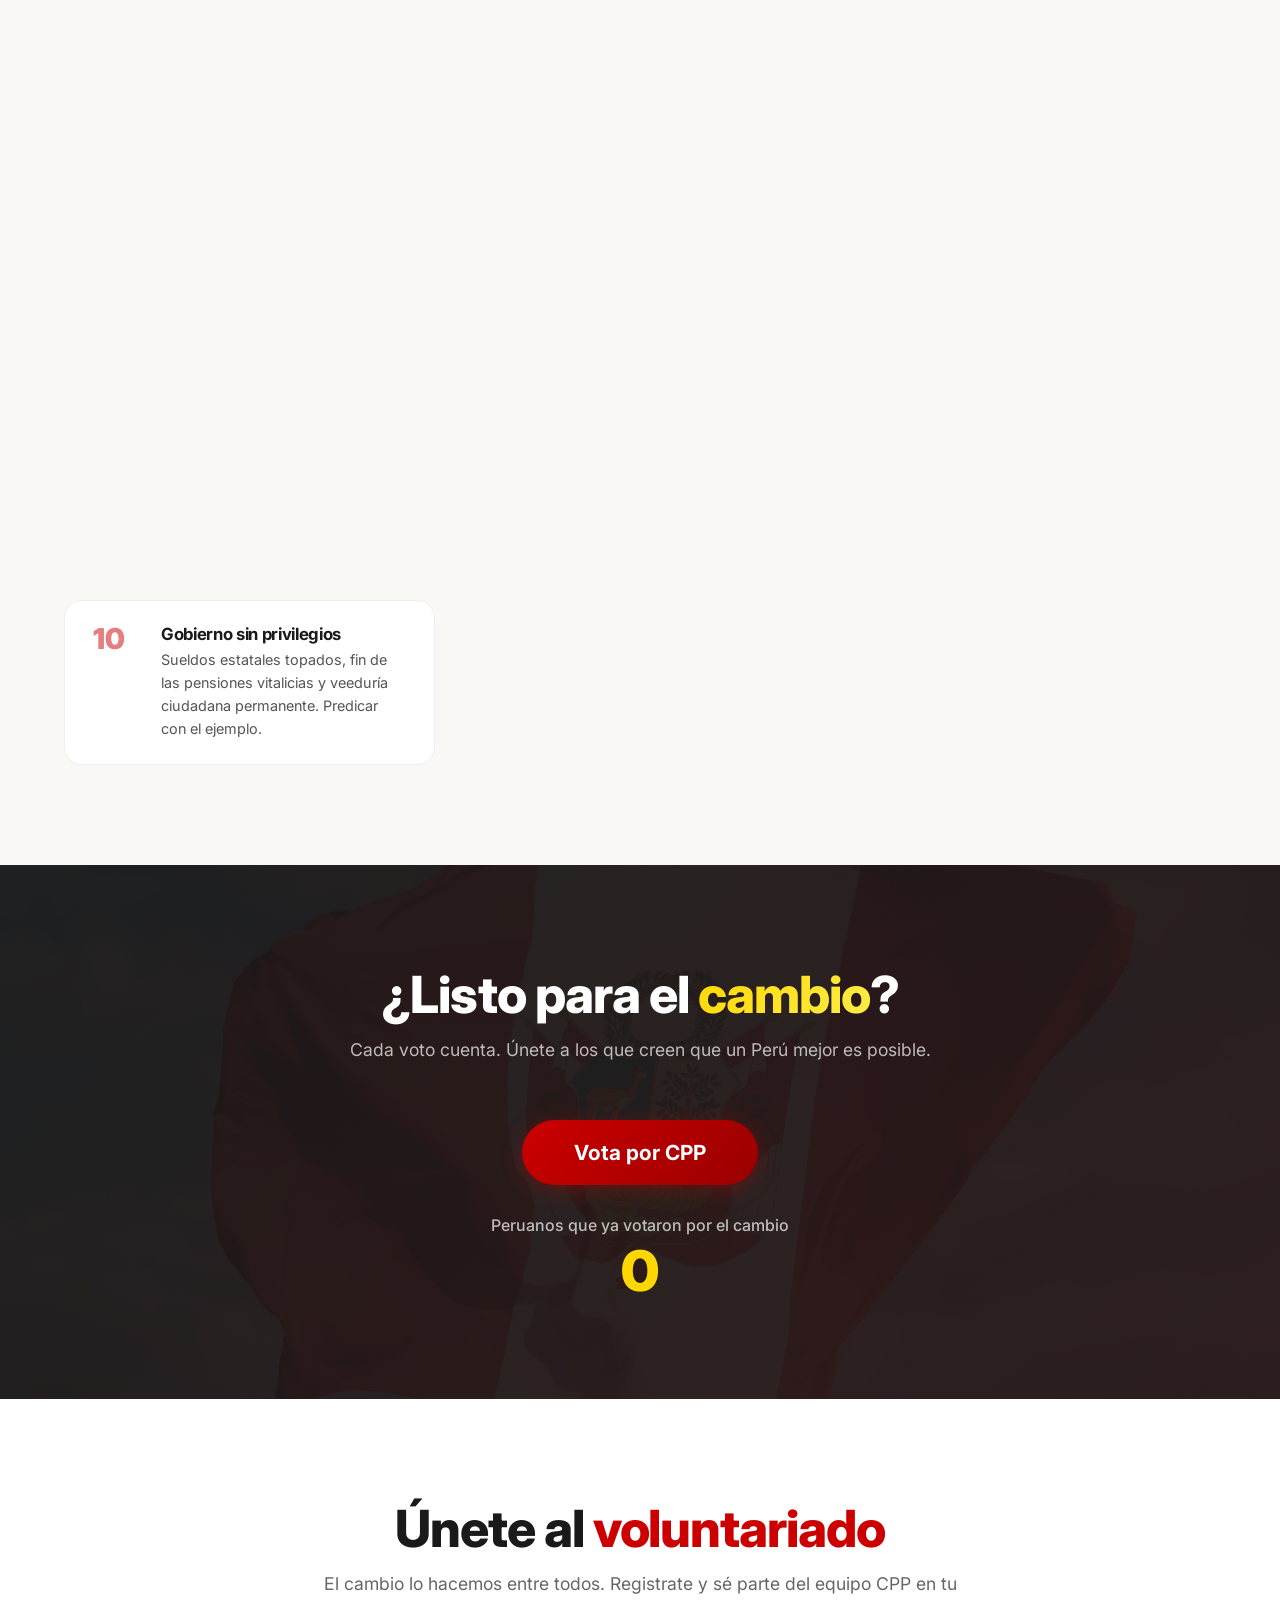
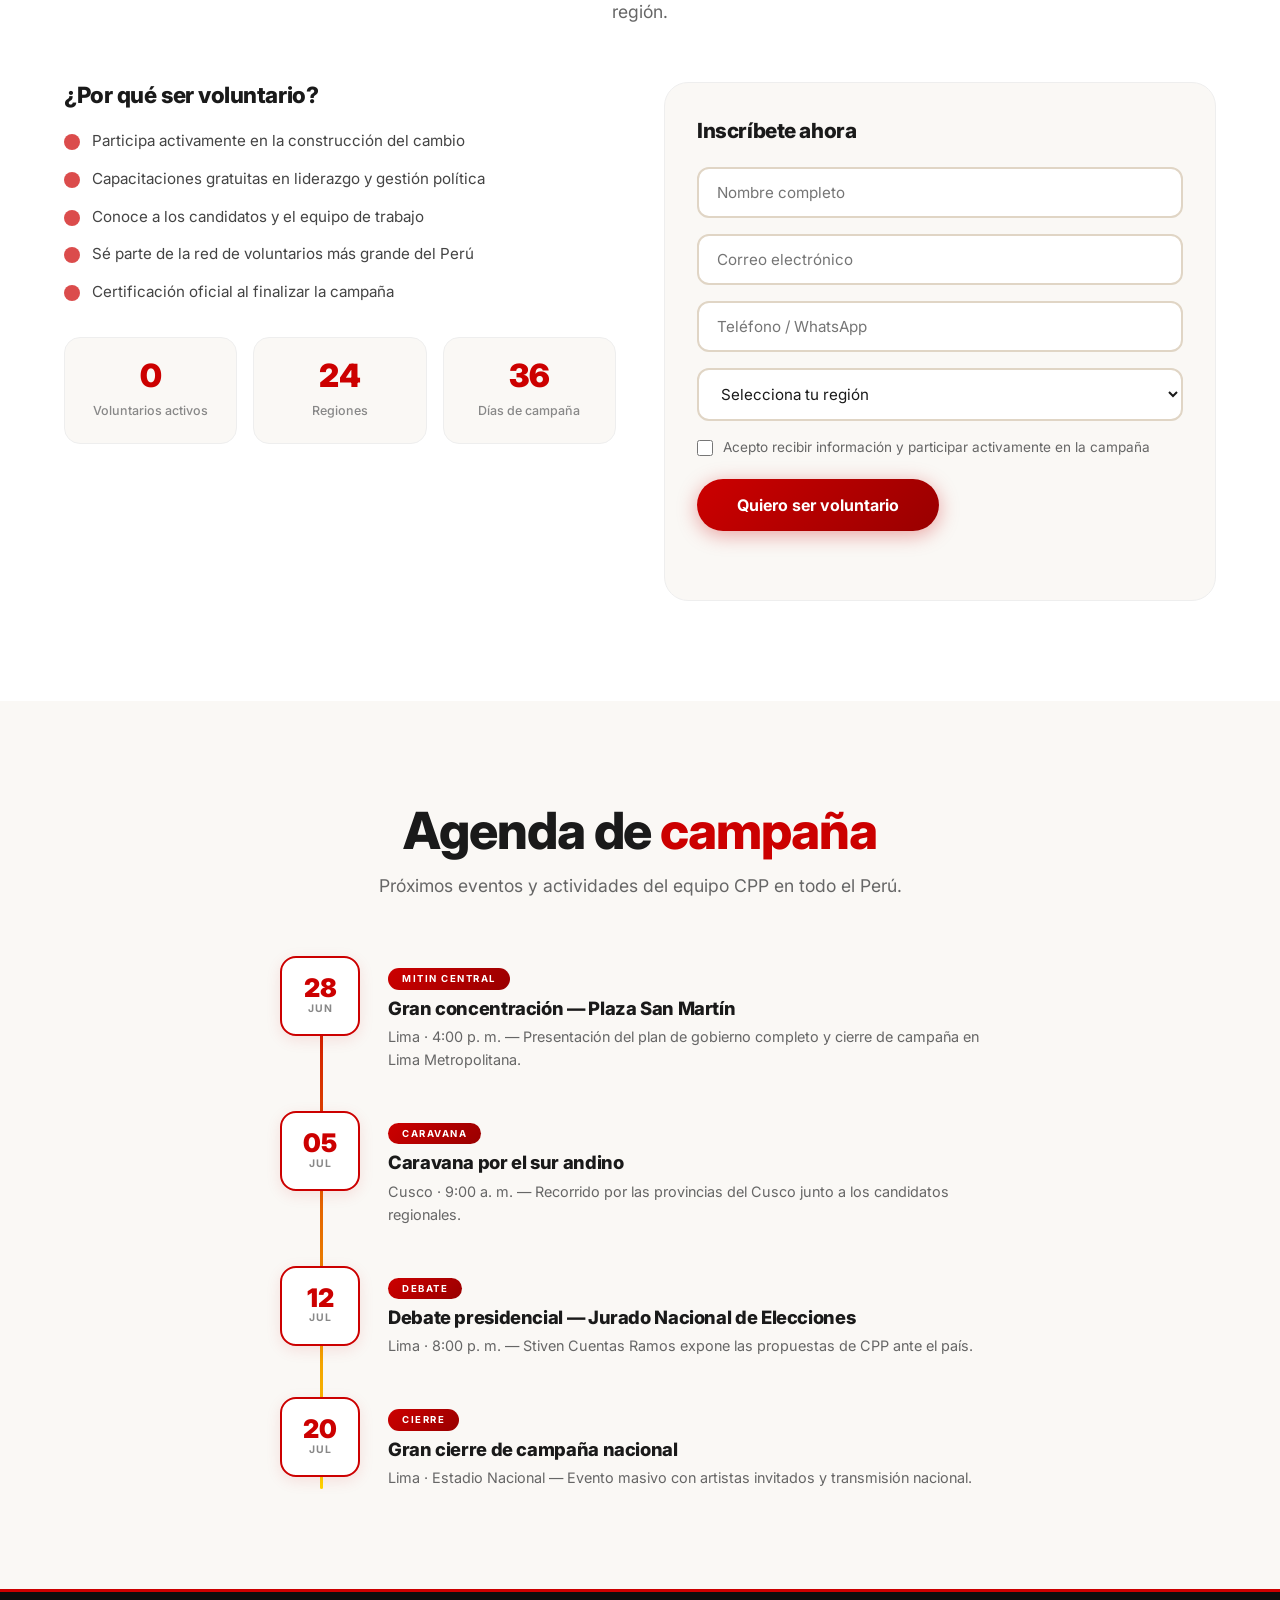
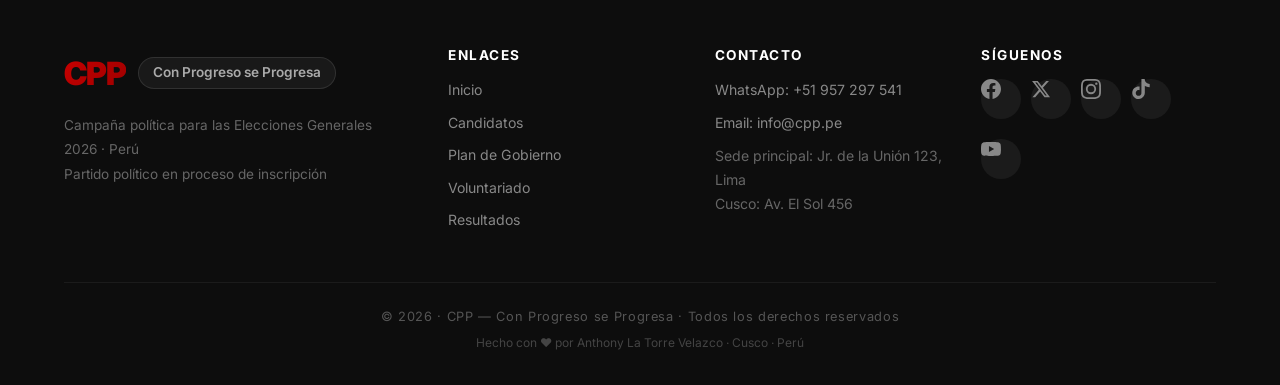
==== commit 583ae20b: "Quinta version: AJuste en la estructura y botnones funcionales de whatsapp" ====
--- a/index.html
+++ b/index.html
@@ -30,6 +30,8 @@
                 <a href="#propuestas">Plan de Gobierno</a>
                 <a href="#peru">Nuestro Perú</a>
                 <a href="#testimonios">Opiniones</a>
+                <a href="#voluntarios">Voluntariado</a>
+                <a href="#agenda">Agenda</a>
                 <a href="#votar">Vota</a>
             </nav>
         </div>
@@ -41,15 +43,24 @@
             <div class="carousel-slide active" style="background-image: url('img/machupichu.jpg')"></div>
             <div class="carousel-slide" style="background-image: url('img/bandera-peru.jpg')"></div>
             <div class="carousel-slide" style="background-image: url('img/peru-paisaje.jpg')"></div>
+            <div class="carousel-slide" style="background-image: url('img/cusco-paisaje.jpg')"></div>
+            <div class="carousel-slide" style="background-image: url('img/arequipa-paisaje.jpg')"></div>
         </div>
         <div class="hero-overlay"></div>
         <div class="hero-content container">
-            <span class="hero-tag fade-in">CPP · Elecciones 2026</span>
-            <h1 class="fade-in">Juntos por un <span class="highlight">Santutis Abierto</span></h1>
-            <p class="hero-sub fade-in">Stiven Cuentas Ramos · Presidente 2026</p>
-            <p class="hero-lema" id="typingText"></p>
-            <div class="hero-cta fade-in">
-                <a href="#candidatos" class="btn-primary pulse">Conoce a tu equipo</a>
+            <div class="hero-text-col">
+                <span class="hero-tag fade-in">CPP · Elecciones 2026</span>
+                <h1 class="fade-in">Juntos por un <span class="highlight">Santutis Abierto</span></h1>
+                <p class="hero-sub fade-in">Stiven Cuentas Ramos · Presidente 2026</p>
+                <p class="hero-lema" id="typingText"></p>
+                <div class="hero-cta fade-in">
+                    <a href="#candidatos" class="btn-primary pulse">Conoce a tu equipo</a>
+                </div>
+            </div>
+            <div class="hero-image-col">
+                <div class="hero-image-wrapper">
+                    <img src="img/chinop.png" alt="Stiven Cuentas Ramos" />
+                </div>
             </div>
         </div>
     </section>
@@ -305,6 +316,139 @@
                             <div class="testimonio-likes">
                                 <span class="testimonio-like-icon">&#x1F44D;</span>
                                 <span class="testimonio-like-count">901</span>
+                            </div>
+                        </div>
+                    </div>
+
+                </div>
+            </div>
+            <div class="testimonios-wall testimonios-wall-reverse fade-up">
+                <div class="testimonios-track" id="testimoniosTrackReverse">
+
+                    <div class="testimonio-card">
+                        <div class="testimonio-avatar" style="background:#cc0000;">LP</div>
+                        <div class="testimonio-body">
+                            <div class="testimonio-header">
+                                <span class="testimonio-name">Lucía Paredes</span>
+                                <span class="testimonio-user">@lucia_paredes</span>
+                            </div>
+                            <span class="testimonio-date">23 jun · 11:30 a. m.</span>
+                            <p class="testimonio-text">Las propuestas de Stiven sobre transparencia me parecen acertadas. Necesitamos un gobierno que rinda cuentas, no que las esconda.</p>
+                            <div class="testimonio-likes">
+                                <span class="testimonio-like-icon">&#x1F44D;</span>
+                                <span class="testimonio-like-count">723</span>
+                            </div>
+                        </div>
+                    </div>
+
+                    <div class="testimonio-card">
+                        <div class="testimonio-avatar" style="background:#ffd700; color:#1a1a1a;">RM</div>
+                        <div class="testimonio-body">
+                            <div class="testimonio-header">
+                                <span class="testimonio-name">Ricardo Montero</span>
+                                <span class="testimonio-user">@rick_montero</span>
+                            </div>
+                            <span class="testimonio-date">23 jun · 10:15 a. m.</span>
+                            <p class="testimonio-text">Soy escéptico de nacimiento, pero el decálogo de gobierno me parece realista. Sin promesas imposibles, sin populismo barato.</p>
+                            <div class="testimonio-likes">
+                                <span class="testimonio-like-icon">&#x1F44D;</span>
+                                <span class="testimonio-like-count">512</span>
+                            </div>
+                        </div>
+                    </div>
+
+                    <div class="testimonio-card">
+                        <div class="testimonio-avatar" style="background:#990000;">CP</div>
+                        <div class="testimonio-body">
+                            <div class="testimonio-header">
+                                <span class="testimonio-name">Carmen Pumacahua</span>
+                                <span class="testimonio-user">@carmen_andes</span>
+                            </div>
+                            <span class="testimonio-date">23 jun · 9:00 a. m.</span>
+                            <p class="testimonio-text">Una propuesta de cultura descentralizada como la de Dudú me hace sentir que por fin alguien piensa en las regiones. Desde Ayacucho, apoyo total.</p>
+                            <div class="testimonio-likes">
+                                <span class="testimonio-like-icon">&#x1F44D;</span>
+                                <span class="testimonio-like-count">1.1k</span>
+                            </div>
+                        </div>
+                    </div>
+
+                    <div class="testimonio-card">
+                        <div class="testimonio-avatar" style="background:#666;">FG</div>
+                        <div class="testimonio-body">
+                            <div class="testimonio-header">
+                                <span class="testimonio-name">Fernando Gutiérrez</span>
+                                <span class="testimonio-user">@fer_gutierrez</span>
+                            </div>
+                            <span class="testimonio-date">23 jun · 8:20 a. m.</span>
+                            <p class="testimonio-text">No sé si votar por ellos, pero al menos se nota que hay un equipo armado. No es un candidato solo con ocurrencias de último minuto.</p>
+                            <div class="testimonio-likes">
+                                <span class="testimonio-like-icon">&#x1F44D;</span>
+                                <span class="testimonio-like-count">389</span>
+                            </div>
+                        </div>
+                    </div>
+
+                    <div class="testimonio-card">
+                        <div class="testimonio-avatar" style="background:#cc0000;">SV</div>
+                        <div class="testimonio-body">
+                            <div class="testimonio-header">
+                                <span class="testimonio-name">Sofía Vargas</span>
+                                <span class="testimonio-user">@sofia_vargas</span>
+                            </div>
+                            <span class="testimonio-date">23 jun · 7:45 a. m.</span>
+                            <p class="testimonio-text">La tecnología como eje de gobierno no es el futuro, es el presente. Anthony La Torre entiende que la transformación digital es urgente, no opcional.</p>
+                            <div class="testimonio-likes">
+                                <span class="testimonio-like-icon">&#x1F44D;</span>
+                                <span class="testimonio-like-count">834</span>
+                            </div>
+                        </div>
+                    </div>
+
+                    <div class="testimonio-card">
+                        <div class="testimonio-avatar" style="background:#990000;">JH</div>
+                        <div class="testimonio-body">
+                            <div class="testimonio-header">
+                                <span class="testimonio-name">Jorge Huamán</span>
+                                <span class="testimonio-user">@jorge_huaman</span>
+                            </div>
+                            <span class="testimonio-date">22 jun · 9:30 p. m.</span>
+                            <p class="testimonio-text">Vivo en el extranjero pero sigo la campaña. Stiven representa una esperanza real. Ojalá los peruanos sepamos elegir esta vez.</p>
+                            <div class="testimonio-likes">
+                                <span class="testimonio-like-icon">&#x1F44D;</span>
+                                <span class="testimonio-like-count">2.3k</span>
+                            </div>
+                        </div>
+                    </div>
+
+                    <div class="testimonio-card">
+                        <div class="testimonio-avatar" style="background:#ffd700; color:#1a1a1a;">MR</div>
+                        <div class="testimonio-body">
+                            <div class="testimonio-header">
+                                <span class="testimonio-name">Mónica Rivas</span>
+                                <span class="testimonio-user">@monica_rivas</span>
+                            </div>
+                            <span class="testimonio-date">22 jun · 8:10 p. m.</span>
+                            <p class="testimonio-text">Salud mental en la agenda política. Suena increíble pero es cierto. Si cumplen aunque sea la mitad de lo que prometen, ya es un avance enorme.</p>
+                            <div class="testimonio-likes">
+                                <span class="testimonio-like-icon">&#x1F44D;</span>
+                                <span class="testimonio-like-count">1.5k</span>
+                            </div>
+                        </div>
+                    </div>
+
+                    <div class="testimonio-card">
+                        <div class="testimonio-avatar" style="background:#444;">PC</div>
+                        <div class="testimonio-body">
+                            <div class="testimonio-header">
+                                <span class="testimonio-name">Pedro Castillo</span>
+                                <span class="testimonio-user">@pedro_c_trujillo</span>
+                            </div>
+                            <span class="testimonio-date">22 jun · 6:50 p. m.</span>
+                            <p class="testimonio-text">He visto muchas campañas y esta es diferente. Menos gritos, más propuestas. Menos odio, más esperanza. Ojalá no me equivoque.</p>
+                            <div class="testimonio-likes">
+                                <span class="testimonio-like-icon">&#x1F44D;</span>
+                                <span class="testimonio-like-count">678</span>
                             </div>
                         </div>
                     </div>
@@ -342,7 +486,7 @@
                     <div class="onpe-candidates-grid">
                         <div class="onpe-candidate-card onpe-ccp">
                             <div class="onpe-candidate-photo">
-                                <img src="img/chinocandidatura.png" alt="Stiven Cuentas Ramos" />
+                                <img src="img/chinop.png" alt="Stiven Cuentas Ramos" />
                                 <span class="onpe-rank">1</span>
                             </div>
                             <h3 class="onpe-candidate-name">Stiven Cuentas Ramos</h3>
@@ -359,16 +503,7 @@
 
                         <div class="onpe-candidate-card onpe-tocino">
                             <div class="onpe-candidate-photo">
-                                <div class="onpe-candidate-placeholder">
-                                    <svg viewBox="0 0 100 100" fill="none" xmlns="http://www.w3.org/2000/svg">
-                                        <circle cx="50" cy="35" r="22" fill="#e0d5c5"/>
-                                        <ellipse cx="50" cy="82" rx="32" ry="28" fill="#e0d5c5"/>
-                                        <circle cx="42" cy="30" r="3" fill="#1a1a1a"/>
-                                        <circle cx="58" cy="30" r="3" fill="#1a1a1a"/>
-                                        <ellipse cx="50" cy="42" rx="6" ry="4" fill="#1a1a1a"/>
-                                        <path d="M44 48 Q50 54 56 48" stroke="#1a1a1a" stroke-width="2" fill="none"/>
-                                    </svg>
-                                </div>
+                                <img src="img/georgepig.jpg" alt="George Pig" />
                                 <span class="onpe-rank">2</span>
                             </div>
                             <h3 class="onpe-candidate-name">George Pig</h3>
@@ -605,20 +740,216 @@
         </div>
     </section>
 
+    <!-- ===== VOLUNTARIADO ===== -->
+    <section class="section voluntarios" id="voluntarios">
+        <div class="container">
+            <div class="section-header fade-up">
+                <h2 class="section-title">Únete al <span>voluntariado</span></h2>
+                <p class="section-sub">El cambio lo hacemos entre todos. Registrate y sé parte del equipo CPP en tu región.</p>
+            </div>
+            <div class="voluntarios-grid fade-up">
+                <div class="voluntarios-info">
+                    <div class="voluntario-razon">
+                        <h3>¿Por qué ser voluntario?</h3>
+                        <ul>
+                            <li>Participa activamente en la construcción del cambio</li>
+                            <li>Capacitaciones gratuitas en liderazgo y gestión política</li>
+                            <li>Conoce a los candidatos y el equipo de trabajo</li>
+                            <li>Sé parte de la red de voluntarios más grande del Perú</li>
+                            <li>Certificación oficial al finalizar la campaña</li>
+                        </ul>
+                    </div>
+                    <div class="voluntario-stats">
+                        <div class="voluntario-stat-item">
+                            <span class="voluntario-stat-num" id="voluntariosCount">0</span>
+                            <span class="voluntario-stat-label">Voluntarios activos</span>
+                        </div>
+                        <div class="voluntario-stat-item">
+                            <span class="voluntario-stat-num">24</span>
+                            <span class="voluntario-stat-label">Regiones</span>
+                        </div>
+                        <div class="voluntario-stat-item">
+                            <span class="voluntario-stat-num">36</span>
+                            <span class="voluntario-stat-label">Días de campaña</span>
+                        </div>
+                    </div>
+                </div>
+                <form class="voluntarios-form" id="voluntariosForm">
+                    <h3>Inscríbete ahora</h3>
+                    <div class="form-grupo">
+                        <input type="text" id="volNombre" placeholder="Nombre completo" required />
+                    </div>
+                    <div class="form-grupo">
+                        <input type="email" id="volEmail" placeholder="Correo electrónico" required />
+                    </div>
+                    <div class="form-grupo">
+                        <input type="tel" id="volTelefono" placeholder="Teléfono / WhatsApp" required />
+                    </div>
+                    <div class="form-grupo">
+                        <select id="volRegion" required>
+                            <option value="">Selecciona tu región</option>
+                            <option>Amazonas</option>
+                            <option>Áncash</option>
+                            <option>Apurímac</option>
+                            <option>Arequipa</option>
+                            <option>Ayacucho</option>
+                            <option>Cajamarca</option>
+                            <option>Callao</option>
+                            <option>Cusco</option>
+                            <option>Huancavelica</option>
+                            <option>Huánuco</option>
+                            <option>Ica</option>
+                            <option>Junín</option>
+                            <option>La Libertad</option>
+                            <option>Lambayeque</option>
+                            <option>Lima Metropolitana</option>
+                            <option>Lima Provincias</option>
+                            <option>Loreto</option>
+                            <option>Madre de Dios</option>
+                            <option>Moquegua</option>
+                            <option>Pasco</option>
+                            <option>Piura</option>
+                            <option>Puno</option>
+                            <option>San Martín</option>
+                            <option>Tacna</option>
+                            <option>Tumbes</option>
+                            <option>Ucayali</option>
+                            <option>Peruanos en el extranjero</option>
+                        </select>
+                    </div>
+                    <label class="form-checkbox">
+                        <input type="checkbox" required />
+                        <span>Acepto recibir información y participar activamente en la campaña</span>
+                    </label>
+                    <button type="submit" class="btn-primary" id="btnVoluntario">Quiero ser voluntario</button>
+                    <p class="form-mensaje" id="formMensaje"></p>
+                </form>
+            </div>
+        </div>
+    </section>
+
+    <!-- ===== AGENDA DE CAMPAÑA ===== -->
+    <section class="section agenda" id="agenda">
+        <div class="container">
+            <div class="section-header fade-up">
+                <h2 class="section-title">Agenda de <span>campaña</span></h2>
+                <p class="section-sub">Próximos eventos y actividades del equipo CPP en todo el Perú.</p>
+            </div>
+            <div class="agenda-timeline fade-up">
+                <div class="agenda-item">
+                    <div class="agenda-fecha">
+                        <span class="agenda-dia">28</span>
+                        <span class="agenda-mes">JUN</span>
+                    </div>
+                    <div class="agenda-body">
+                        <span class="agenda-badge">Mitin central</span>
+                        <h3>Gran concentración — Plaza San Martín</h3>
+                        <p>Lima · 4:00 p. m. — Presentación del plan de gobierno completo y cierre de campaña en Lima Metropolitana.</p>
+                    </div>
+                </div>
+                <div class="agenda-item">
+                    <div class="agenda-fecha">
+                        <span class="agenda-dia">05</span>
+                        <span class="agenda-mes">JUL</span>
+                    </div>
+                    <div class="agenda-body">
+                        <span class="agenda-badge">Caravana</span>
+                        <h3>Caravana por el sur andino</h3>
+                        <p>Cusco · 9:00 a. m. — Recorrido por las provincias del Cusco junto a los candidatos regionales.</p>
+                    </div>
+                </div>
+                <div class="agenda-item">
+                    <div class="agenda-fecha">
+                        <span class="agenda-dia">12</span>
+                        <span class="agenda-mes">JUL</span>
+                    </div>
+                    <div class="agenda-body">
+                        <span class="agenda-badge">Debate</span>
+                        <h3>Debate presidencial — Jurado Nacional de Elecciones</h3>
+                        <p>Lima · 8:00 p. m. — Stiven Cuentas Ramos expone las propuestas de CPP ante el país.</p>
+                    </div>
+                </div>
+                <div class="agenda-item">
+                    <div class="agenda-fecha">
+                        <span class="agenda-dia">20</span>
+                        <span class="agenda-mes">JUL</span>
+                    </div>
+                    <div class="agenda-body">
+                        <span class="agenda-badge">Cierre</span>
+                        <h3>Gran cierre de campaña nacional</h3>
+                        <p>Lima · Estadio Nacional — Evento masivo con artistas invitados y transmisión nacional.</p>
+                    </div>
+                </div>
+            </div>
+        </div>
+    </section>
+
     <!-- ===== FOOTER ===== -->
     <footer class="footer">
         <div class="container">
-            <div class="footer-brand">
-                <span class="logo-cpp">CPP</span>
-                <span class="footer-slogan">Con Progreso se Progresa</span>
-            </div>
-            <p class="footer-text">
-                Campaña política para las Elecciones Generales 2026 · Perú<br />
-                Partido político en proceso de inscripción
-            </p>
-            <p class="footer-copy">&copy; 2026 · Todos los derechos reservados</p>
+            <div class="footer-grid">
+                <div class="footer-col">
+                    <div class="footer-brand">
+                        <span class="logo-cpp">CPP</span>
+                        <span class="footer-slogan">Con Progreso se Progresa</span>
+                    </div>
+                    <p class="footer-text">
+                        Campaña política para las Elecciones Generales 2026 · Perú<br />
+                        Partido político en proceso de inscripción
+                    </p>
+                </div>
+                <div class="footer-col">
+                    <h4>Enlaces</h4>
+                    <a href="#inicio">Inicio</a>
+                    <a href="#candidatos">Candidatos</a>
+                    <a href="#propuestas">Plan de Gobierno</a>
+                    <a href="#voluntarios">Voluntariado</a>
+                    <a href="#resultados">Resultados</a>
+                </div>
+                <div class="footer-col">
+                    <h4>Contacto</h4>
+                    <a href="https://wa.me/51957297541" target="_blank" rel="noopener">WhatsApp: +51 957 297 541</a>
+                    <a href="mailto:info@cpp.pe">Email: info@cpp.pe</a>
+                    <address>
+                        Sede principal: Jr. de la Unión 123, Lima<br />
+                        Cusco: Av. El Sol 456
+                    </address>
+                </div>
+                <div class="footer-col">
+                    <h4>Síguenos</h4>
+                    <div class="footer-social">
+                        <a href="#" target="_blank" rel="noopener" class="social-link" aria-label="Facebook">
+                            <svg viewBox="0 0 24 24" width="20" height="20" fill="currentColor"><path d="M24 12.073c0-6.627-5.373-12-12-12s-12 5.373-12 12c0 5.99 4.388 10.954 10.125 11.854v-8.385H7.078v-3.47h3.047V9.43c0-3.007 1.792-4.669 4.533-4.669 1.312 0 2.686.235 2.686.235v2.953H15.83c-1.491 0-1.956.925-1.956 1.874v2.25h3.328l-.532 3.47h-2.796v8.385C19.612 23.027 24 18.062 24 12.073z"/></svg>
+                        </a>
+                        <a href="#" target="_blank" rel="noopener" class="social-link" aria-label="Twitter / X">
+                            <svg viewBox="0 0 24 24" width="20" height="20" fill="currentColor"><path d="M18.244 2.25h3.308l-7.227 8.26 8.502 11.24H16.17l-5.214-6.817L4.99 21.75H1.68l7.73-8.835L1.254 2.25H8.08l4.713 6.231zm-1.161 17.52h1.833L7.084 4.126H5.117z"/></svg>
+                        </a>
+                        <a href="#" target="_blank" rel="noopener" class="social-link" aria-label="Instagram">
+                            <svg viewBox="0 0 24 24" width="20" height="20" fill="currentColor"><path d="M12 2.163c3.204 0 3.584.012 4.85.07 3.252.148 4.771 1.691 4.919 4.919.058 1.265.069 1.645.069 4.849 0 3.205-.012 3.584-.069 4.849-.149 3.225-1.664 4.771-4.919 4.919-1.266.058-1.644.07-4.85.07-3.204 0-3.584-.012-4.849-.07-3.26-.149-4.771-1.699-4.919-4.92-.058-1.265-.07-1.644-.07-4.849 0-3.204.013-3.583.07-4.849.149-3.227 1.664-4.771 4.919-4.919 1.266-.057 1.645-.069 4.849-.069zM12 0C8.741 0 8.333.014 7.053.072 2.695.272.273 2.69.073 7.052.014 8.333 0 8.741 0 12c0 3.259.014 3.668.072 4.948.2 4.358 2.618 6.78 6.98 6.98C8.333 23.986 8.741 24 12 24c3.259 0 3.668-.014 4.948-.072 4.354-.2 6.782-2.618 6.979-6.98.059-1.28.073-1.689.073-4.948 0-3.259-.014-3.667-.072-4.947-.196-4.354-2.617-6.78-6.979-6.98C15.668.014 15.259 0 12 0zm0 5.838a6.162 6.162 0 100 12.324 6.162 6.162 0 000-12.324zM12 16a4 4 0 110-8 4 4 0 010 8zm6.406-11.845a1.44 1.44 0 100 2.881 1.44 1.44 0 000-2.881z"/></svg>
+                        </a>
+                        <a href="#" target="_blank" rel="noopener" class="social-link" aria-label="TikTok">
+                            <svg viewBox="0 0 24 24" width="20" height="20" fill="currentColor"><path d="M12.525.02c1.31-.02 2.61-.01 3.91-.02.08 1.53.63 3.09 1.75 4.17 1.12 1.11 2.7 1.62 4.24 1.79v4.03c-1.44-.05-2.89-.35-4.2-.97-.57-.26-1.1-.59-1.62-.93-.01 2.92.01 5.84-.02 8.75-.08 1.4-.54 2.79-1.35 3.94-1.31 1.92-3.58 3.17-5.91 3.21-1.43.08-2.86-.31-4.08-1.03-2.02-1.19-3.44-3.37-3.65-5.71-.02-.5-.03-1-.01-1.49.18-1.9 1.12-3.72 2.58-4.96 1.66-1.44 3.98-2.13 6.15-1.72.02 1.48-.04 2.96-.04 4.44-.99-.32-2.15-.23-3.02.37-.63.41-1.11 1.04-1.36 1.75-.21.51-.15 1.07-.14 1.61.24 1.64 1.82 3.02 3.5 2.87 1.12-.01 2.19-.66 2.77-1.61.19-.33.4-.67.41-1.06.1-1.79.06-3.57.07-5.36.01-4.03-.01-8.05.02-12.07z"/></svg>
+                        </a>
+                        <a href="#" target="_blank" rel="noopener" class="social-link" aria-label="YouTube">
+                            <svg viewBox="0 0 24 24" width="20" height="20" fill="currentColor"><path d="M23.498 6.186a3.016 3.016 0 00-2.122-2.136C19.505 3.545 12 3.545 12 3.545s-7.505 0-9.377.505A3.017 3.017 0 00.502 6.186C0 8.07 0 12 0 12s0 3.93.502 5.814a3.016 3.016 0 002.122 2.136c1.871.505 9.376.505 9.376.505s7.505 0 9.377-.505a3.015 3.015 0 002.122-2.136C24 15.93 24 12 24 12s0-3.93-.502-5.814zM9.545 15.568V8.432L15.818 12l-6.273 3.568z"/></svg>
+                        </a>
+                    </div>
+                </div>
+            </div>
+            <div class="footer-bottom">
+                <p class="footer-copy">&copy; 2026 · CPP — Con Progreso se Progresa · Todos los derechos reservados</p>
+                <p class="footer-legal">Hecho con &#x2764; por Anthony La Torre Velazco · Cusco · Perú</p>
+            </div>
         </div>
     </footer>
+
+    <!-- ===== WHATSAPP FLOATING BUTTON ===== -->
+    <a href="https://wa.me/51957297541?text=Hola%2C%20quiero%20saber%20m%C3%A1s%20sobre%20CPP" target="_blank" rel="noopener" class="whatsapp-float" aria-label="Contáctanos por WhatsApp">
+        <svg viewBox="0 0 24 24" width="28" height="28" fill="white">
+            <path d="M17.472 14.382c-.297-.149-1.758-.867-2.03-.967-.273-.099-.471-.148-.67.15-.197.297-.767.966-.94 1.164-.173.199-.347.223-.644.075-.297-.15-1.255-.463-2.39-1.475-.883-.788-1.48-1.761-1.653-2.059-.173-.297-.018-.458.13-.606.134-.133.298-.347.446-.52.149-.174.198-.298.298-.497.099-.198.05-.371-.025-.52-.075-.149-.669-1.612-.916-2.207-.242-.579-.487-.5-.669-.51-.173-.008-.371-.01-.57-.01-.198 0-.52.074-.792.372-.272.297-1.04 1.016-1.04 2.479 0 1.462 1.065 2.875 1.213 3.074.149.198 2.096 3.2 5.077 4.487.709.306 1.262.489 1.694.625.712.227 1.36.195 1.871.118.571-.085 1.758-.719 2.006-1.413.248-.694.248-1.289.173-1.413-.074-.124-.272-.198-.57-.347m-5.421 7.403h-.004a9.87 9.87 0 01-5.031-1.378l-.361-.214-3.741.982.998-3.648-.235-.374a9.86 9.86 0 01-1.51-5.26c.001-5.45 4.436-9.884 9.888-9.884 2.64 0 5.122 1.03 6.988 2.898a9.825 9.825 0 012.893 6.994c-.003 5.45-4.437 9.884-9.885 9.884m8.413-18.297A11.815 11.815 0 0012.05 0C5.495 0 .16 5.335.157 11.892c0 2.096.547 4.142 1.588 5.945L.057 24l6.305-1.654a11.882 11.882 0 005.683 1.448h.005c6.554 0 11.89-5.335 11.893-11.893a11.821 11.821 0 00-3.48-8.413z"/>
+        </svg>
+        <span>Escríbenos</span>
+    </a>
 
     <script src="js/main.js"></script>
 </body>
--- a/css/style.css
+++ b/css/style.css
@@ -300,7 +300,7 @@
 }
 
 /* ============================================================
-   HERO — CAROUSEL BACKGROUND
+   HERO — BACKGROUND
    ============================================================ */
 .hero {
     position: relative;
@@ -355,7 +355,15 @@
 .hero-content {
     position: relative;
     z-index: 3;
-    max-width: 720px;
+    display: grid;
+    grid-template-columns: 1fr 1fr;
+    gap: 40px;
+    align-items: center;
+    width: 100%;
+}
+
+.hero-text-col {
+    max-width: 600px;
 }
 
 .hero-tag {
@@ -371,13 +379,13 @@
     margin-bottom: 20px;
 }
 
-.hero-content h1 {
+.hero-text-col h1 {
     font-size: clamp(2.5rem, 6vw, 4.5rem);
     color: #ffffff;
     margin-bottom: 16px;
 }
 
-.hero-content h1 .highlight {
+.hero-text-col h1 .highlight {
     background: linear-gradient(135deg, #ffd700, #ffed4a);
     -webkit-background-clip: text;
     -webkit-text-fill-color: transparent;
@@ -412,6 +420,40 @@
 
 @keyframes blinkCursor {
     50% { border-right-color: transparent; }
+}
+
+/* ---------- HERO IMAGE COLUMN ---------- */
+.hero-image-col {
+    display: flex;
+    justify-content: center;
+    align-items: center;
+}
+
+.hero-image-wrapper {
+    position: relative;
+    max-width: 380px;
+    width: 100%;
+}
+
+.hero-image-wrapper::before {
+    content: '';
+    position: absolute;
+    top: 40px;
+    left: 10px;
+    right: -15px;
+    bottom: -15px;
+    background: linear-gradient(0deg, rgba(255,255,255,0.9) 0%, rgba(255,255,255,0) 55%);
+    border-radius: 24px;
+    z-index: 0;
+}
+
+.hero-image-wrapper img {
+    width: 100%;
+    height: auto;
+    display: block;
+    position: relative;
+    z-index: 1;
+    filter: drop-shadow(0 12px 35px rgba(0, 0, 0, 0.35));
 }
 
 /* ---------- FADE IN HERO ---------- */
@@ -1301,6 +1343,19 @@
     font-weight: 600;
 }
 
+.testimonios-wall-reverse .testimonios-track {
+    animation: scrollTestimoniosReverse 60s linear infinite;
+}
+
+.testimonios-wall-reverse:hover .testimonios-track {
+    animation-play-state: running;
+}
+
+@keyframes scrollTestimoniosReverse {
+    0%   { transform: translateX(-50%); }
+    100% { transform: translateX(0); }
+}
+
 .testimonios-hint {
     text-align: center;
     font-size: 0.85rem;
@@ -1380,22 +1435,340 @@
 }
 
 /* ============================================================
+   WHATSAPP FLOATING BUTTON
+   ============================================================ */
+.whatsapp-float {
+    position: fixed;
+    bottom: 24px;
+    right: 24px;
+    z-index: 999;
+    background: #25d366;
+    color: #fff;
+    display: flex;
+    align-items: center;
+    gap: 10px;
+    padding: 14px 22px 14px 18px;
+    border-radius: 60px;
+    font-weight: 700;
+    font-size: 0.9rem;
+    box-shadow: 0 6px 30px rgba(37, 211, 102, 0.4);
+    transition: all 0.3s ease;
+    text-decoration: none;
+}
+
+.whatsapp-float:hover {
+    transform: translateY(-4px);
+    box-shadow: 0 12px 40px rgba(37, 211, 102, 0.5);
+    color: #fff;
+}
+
+.whatsapp-float svg {
+    flex-shrink: 0;
+}
+
+@media (max-width: 480px) {
+    .whatsapp-float {
+        padding: 12px;
+        border-radius: 50%;
+        bottom: 16px;
+        right: 16px;
+    }
+    .whatsapp-float span {
+        display: none;
+    }
+}
+
+/* ============================================================
+   VOLUNTARIADO
+   ============================================================ */
+.voluntarios {
+    background: #ffffff;
+}
+
+.voluntarios-grid {
+    display: grid;
+    grid-template-columns: 1fr 1fr;
+    gap: 48px;
+    align-items: start;
+}
+
+.voluntarios-info h3 {
+    font-size: 1.4rem;
+    margin-bottom: 20px;
+    color: #1a1a1a;
+}
+
+.voluntario-razon ul {
+    list-style: none;
+    padding: 0;
+    margin-bottom: 32px;
+}
+
+.voluntario-razon ul li {
+    position: relative;
+    padding-left: 28px;
+    font-size: 0.95rem;
+    color: #444;
+    line-height: 1.7;
+    margin-bottom: 12px;
+}
+
+.voluntario-razon ul li::before {
+    content: '';
+    position: absolute;
+    left: 0;
+    top: 6px;
+    width: 16px;
+    height: 16px;
+    border-radius: 50%;
+    background: #cc0000;
+    opacity: 0.7;
+}
+
+.voluntario-stats {
+    display: grid;
+    grid-template-columns: repeat(3, 1fr);
+    gap: 16px;
+}
+
+.voluntario-stat-item {
+    background: #faf8f5;
+    border-radius: 16px;
+    padding: 20px 16px;
+    text-align: center;
+    border: 1px solid #eee;
+}
+
+.voluntario-stat-num {
+    display: block;
+    font-size: 2rem;
+    font-weight: 900;
+    color: #cc0000;
+    line-height: 1.1;
+    margin-bottom: 4px;
+}
+
+.voluntario-stat-label {
+    font-size: 0.78rem;
+    color: #888;
+    font-weight: 500;
+}
+
+.voluntarios-form {
+    background: #faf8f5;
+    padding: 36px 32px;
+    border-radius: 24px;
+    border: 1px solid #eee;
+}
+
+.voluntarios-form h3 {
+    font-size: 1.3rem;
+    margin-bottom: 24px;
+    color: #1a1a1a;
+}
+
+.form-grupo {
+    margin-bottom: 16px;
+}
+
+.form-grupo input,
+.form-grupo select {
+    width: 100%;
+    padding: 14px 18px;
+    border: 2px solid #e0d5c5;
+    border-radius: 12px;
+    font-family: inherit;
+    font-size: 0.95rem;
+    background: #fff;
+    transition: border-color 0.3s ease;
+    outline: none;
+    color: #1a1a1a;
+}
+
+.form-grupo input:focus,
+.form-grupo select:focus {
+    border-color: #cc0000;
+}
+
+.form-checkbox {
+    display: flex;
+    align-items: flex-start;
+    gap: 10px;
+    font-size: 0.85rem;
+    color: #666;
+    margin-bottom: 20px;
+    cursor: pointer;
+}
+
+.form-checkbox input {
+    margin-top: 3px;
+    flex-shrink: 0;
+    width: 16px;
+    height: 16px;
+    accent-color: #cc0000;
+}
+
+.form-mensaje {
+    margin-top: 12px;
+    font-size: 0.9rem;
+    font-weight: 600;
+    min-height: 1.5em;
+}
+
+.form-mensaje.exito {
+    color: #006600;
+}
+
+.form-mensaje.error {
+    color: #cc0000;
+}
+
+/* ============================================================
+   AGENDA DE CAMPAÑA
+   ============================================================ */
+.agenda {
+    background: #faf8f5;
+}
+
+.agenda-timeline {
+    max-width: 720px;
+    margin: 0 auto;
+    position: relative;
+}
+
+.agenda-timeline::before {
+    content: '';
+    position: absolute;
+    top: 0;
+    left: 40px;
+    width: 3px;
+    height: 100%;
+    background: linear-gradient(180deg, #cc0000, #ffd700);
+    border-radius: 3px;
+}
+
+.agenda-item {
+    display: flex;
+    gap: 28px;
+    padding-bottom: 40px;
+    position: relative;
+}
+
+.agenda-item:last-child {
+    padding-bottom: 0;
+}
+
+.agenda-fecha {
+    flex-shrink: 0;
+    width: 80px;
+    height: 80px;
+    background: #fff;
+    border-radius: 16px;
+    display: flex;
+    flex-direction: column;
+    align-items: center;
+    justify-content: center;
+    border: 2px solid #cc0000;
+    box-shadow: 0 4px 15px rgba(204, 0, 0, 0.1);
+    position: relative;
+    z-index: 1;
+}
+
+.agenda-dia {
+    font-size: 1.6rem;
+    font-weight: 900;
+    color: #cc0000;
+    line-height: 1;
+}
+
+.agenda-mes {
+    font-size: 0.65rem;
+    font-weight: 700;
+    color: #888;
+    text-transform: uppercase;
+    letter-spacing: 1px;
+}
+
+.agenda-body {
+    flex: 1;
+    padding-top: 8px;
+}
+
+.agenda-badge {
+    display: inline-block;
+    background: linear-gradient(135deg, #cc0000, #990000);
+    color: #fff;
+    font-size: 0.6rem;
+    font-weight: 700;
+    text-transform: uppercase;
+    letter-spacing: 1.5px;
+    padding: 3px 14px;
+    border-radius: 30px;
+    margin-bottom: 8px;
+}
+
+.agenda-body h3 {
+    font-size: 1.15rem;
+    margin-bottom: 6px;
+    color: #1a1a1a;
+}
+
+.agenda-body p {
+    font-size: 0.9rem;
+    color: #666;
+    line-height: 1.6;
+}
+
+/* ============================================================
    FOOTER
    ============================================================ */
 .footer {
     background: #0d0d0d;
     color: #888;
-    text-align: center;
-    padding: 48px 0 36px;
+    padding: 56px 0 32px;
     border-top: 3px solid #cc0000;
 }
 
+.footer-grid {
+    display: grid;
+    grid-template-columns: 1.5fr 1fr 1fr 1fr;
+    gap: 32px;
+    text-align: left;
+}
+
+.footer-col h4 {
+    color: #fff;
+    font-size: 0.85rem;
+    font-weight: 700;
+    text-transform: uppercase;
+    letter-spacing: 1.5px;
+    margin-bottom: 16px;
+}
+
+.footer-col a {
+    display: block;
+    color: #888;
+    font-size: 0.88rem;
+    margin-bottom: 10px;
+    transition: color 0.2s ease;
+}
+
+.footer-col a:hover {
+    color: #ffd700;
+}
+
+.footer-col address {
+    font-style: normal;
+    font-size: 0.88rem;
+    line-height: 1.7;
+    color: #666;
+}
+
 .footer-brand {
     display: flex;
-    justify-content: center;
     align-items: center;
     gap: 12px;
-    margin-bottom: 16px;
+    margin-bottom: 14px;
     flex-wrap: wrap;
 }
 
@@ -1404,28 +1777,64 @@
 }
 
 .footer-slogan {
-    font-size: 1rem;
+    font-size: 0.85rem;
     font-weight: 600;
     color: #aaa;
     background: rgba(255, 255, 255, 0.05);
-    padding: 4px 16px;
+    padding: 4px 14px;
     border-radius: 30px;
     border: 1px solid rgba(255, 255, 255, 0.1);
 }
 
 .footer-text {
-    font-size: 0.9rem;
-    max-width: 500px;
-    margin: 0 auto;
+    font-size: 0.85rem;
     line-height: 1.8;
     color: #666;
+    max-width: 320px;
+}
+
+.footer-social {
+    display: flex;
+    gap: 10px;
+    flex-wrap: wrap;
+}
+
+.social-link {
+    display: flex;
+    align-items: center;
+    justify-content: center;
+    width: 40px;
+    height: 40px;
+    border-radius: 50%;
+    background: rgba(255, 255, 255, 0.06);
+    color: #888;
+    transition: all 0.3s ease;
+    margin-bottom: 0;
+}
+
+.social-link:hover {
+    background: #cc0000;
+    color: #fff;
+    transform: translateY(-3px);
+}
+
+.footer-bottom {
+    margin-top: 40px;
+    padding-top: 24px;
+    border-top: 1px solid rgba(255, 255, 255, 0.06);
+    text-align: center;
 }
 
 .footer-copy {
-    margin-top: 20px;
     font-size: 0.8rem;
     color: #555;
     letter-spacing: 0.05em;
+}
+
+.footer-legal {
+    font-size: 0.75rem;
+    color: #444;
+    margin-top: 6px;
 }
 
 /* ============================================================
@@ -1547,8 +1956,16 @@
     }
 
     .hero-content {
+        grid-template-columns: 1fr;
         text-align: center;
-        margin: 0 auto;
+    }
+
+    .hero-text-col {
+        max-width: 100%;
+    }
+
+    .hero-text-col h1 {
+        font-size: clamp(2rem, 8vw, 3.2rem);
     }
 
     .hero-lema {
@@ -1558,6 +1975,15 @@
         min-height: auto;
     }
 
+    .hero-image-col {
+        order: 2;
+    }
+
+    .hero-image-wrapper {
+        max-width: 260px;
+        margin: 0 auto;
+    }
+
     .section-title {
         font-size: 1.8rem;
     }
@@ -1648,6 +2074,37 @@
     .modal-overlay {
         padding: 16px;
     }
+
+    .voluntarios-grid {
+        grid-template-columns: 1fr;
+        gap: 32px;
+    }
+
+    .voluntario-stats {
+        grid-template-columns: repeat(3, 1fr);
+    }
+
+    .agenda-timeline::before {
+        left: 30px;
+    }
+
+    .agenda-fecha {
+        width: 60px;
+        height: 60px;
+    }
+
+    .agenda-dia {
+        font-size: 1.2rem;
+    }
+
+    .agenda-body h3 {
+        font-size: 1rem;
+    }
+
+    .footer-grid {
+        grid-template-columns: 1fr 1fr;
+        gap: 24px;
+    }
 }
 
 /* Small mobile */
@@ -1687,4 +2144,43 @@
         width: 270px;
         padding: 16px 14px;
     }
-}
+
+    .voluntarios-grid {
+        grid-template-columns: 1fr;
+    }
+
+    .voluntario-stats {
+        grid-template-columns: 1fr;
+        gap: 10px;
+    }
+
+    .voluntarios-form {
+        padding: 24px 18px;
+    }
+
+    .footer-grid {
+        grid-template-columns: 1fr;
+        text-align: center;
+    }
+
+    .footer-text {
+        margin: 0 auto;
+    }
+
+    .footer-social {
+        justify-content: center;
+    }
+
+    .agenda-fecha {
+        width: 50px;
+        height: 50px;
+    }
+
+    .agenda-dia {
+        font-size: 1rem;
+    }
+
+    .agenda-mes {
+        font-size: 0.55rem;
+    }
+}
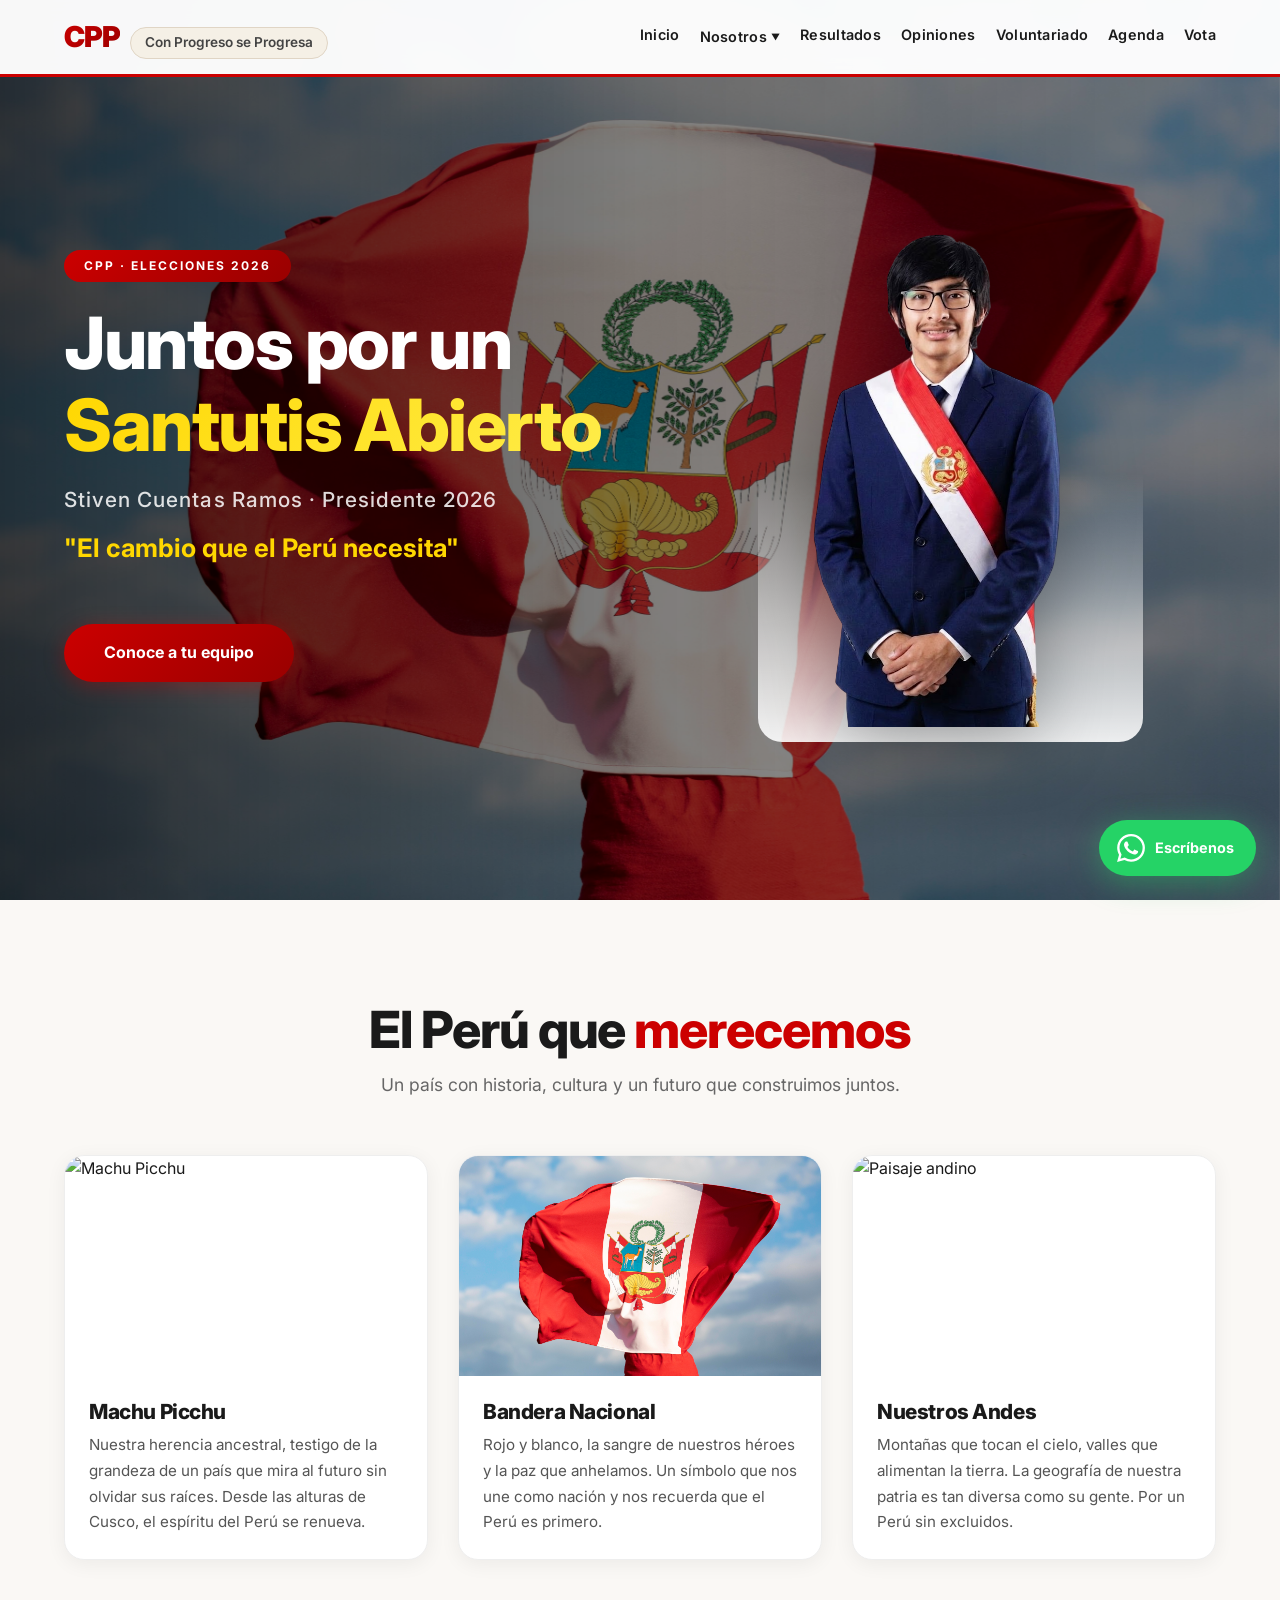
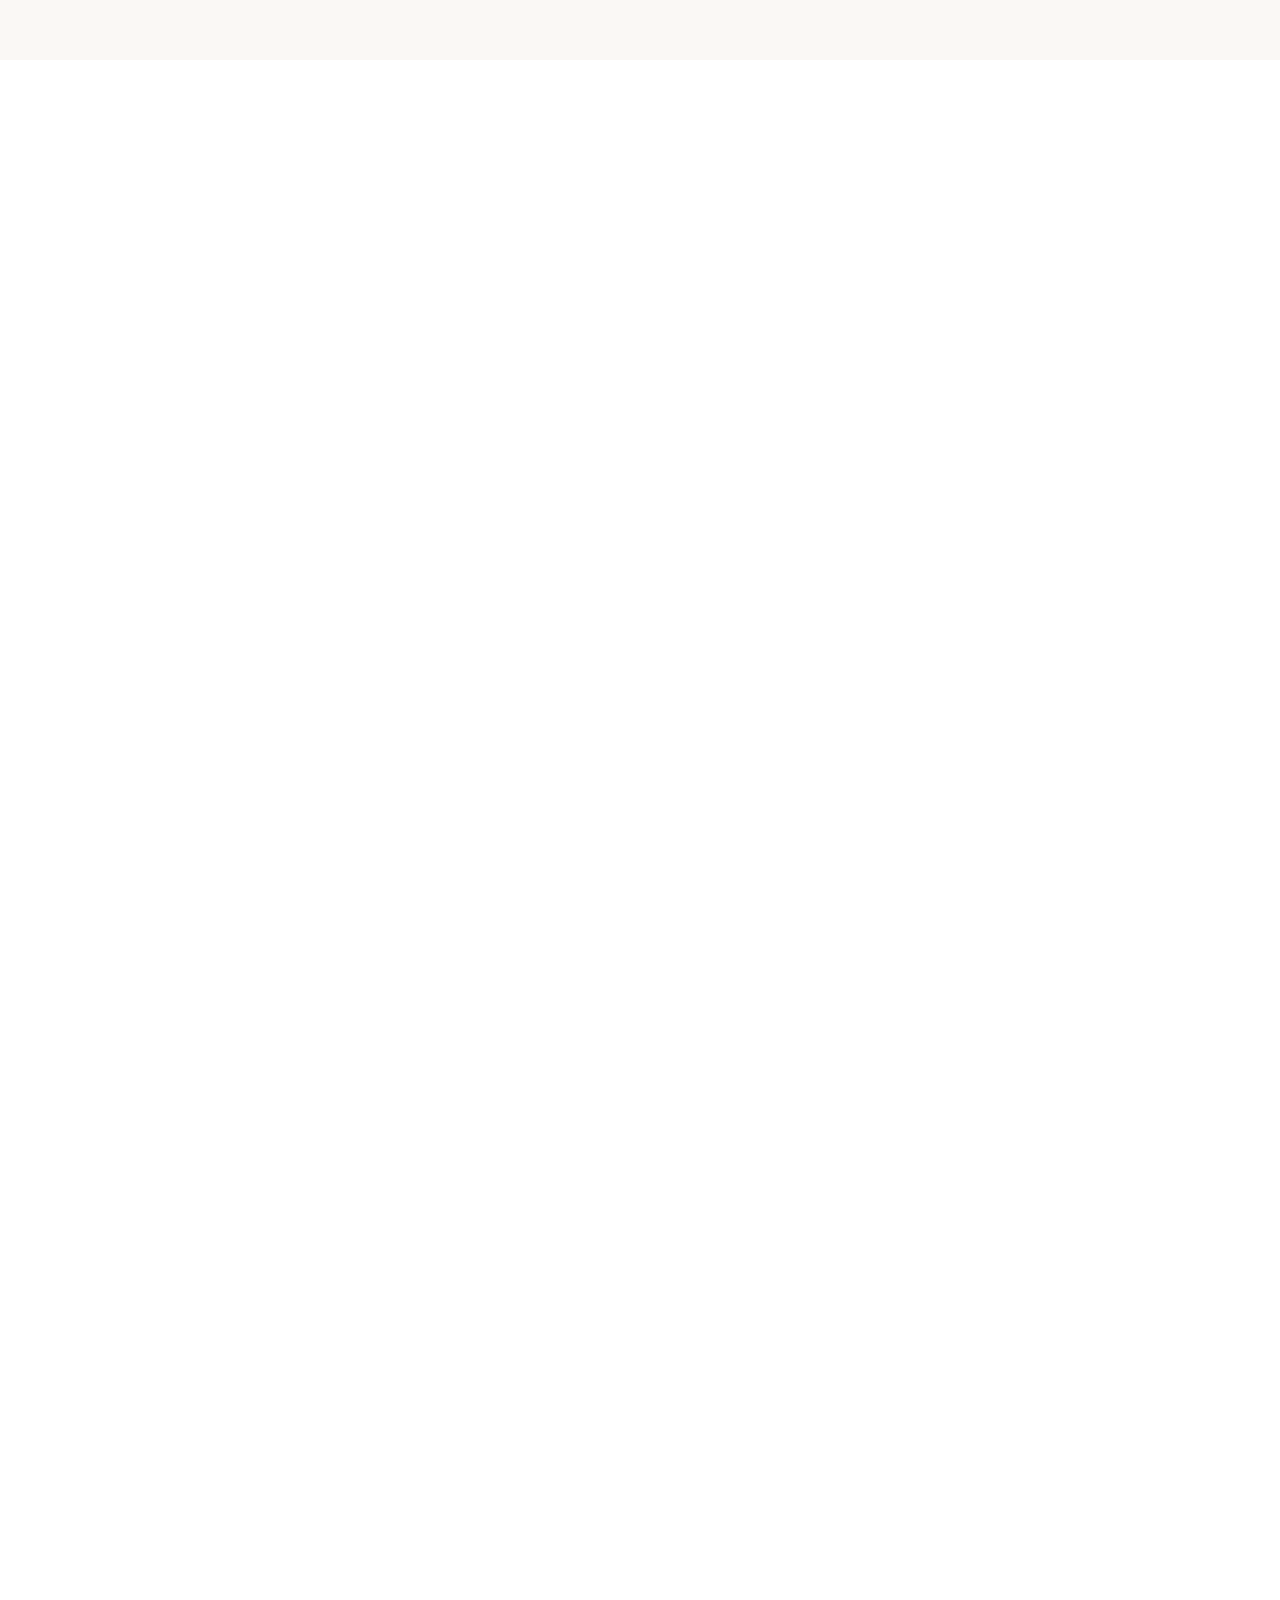
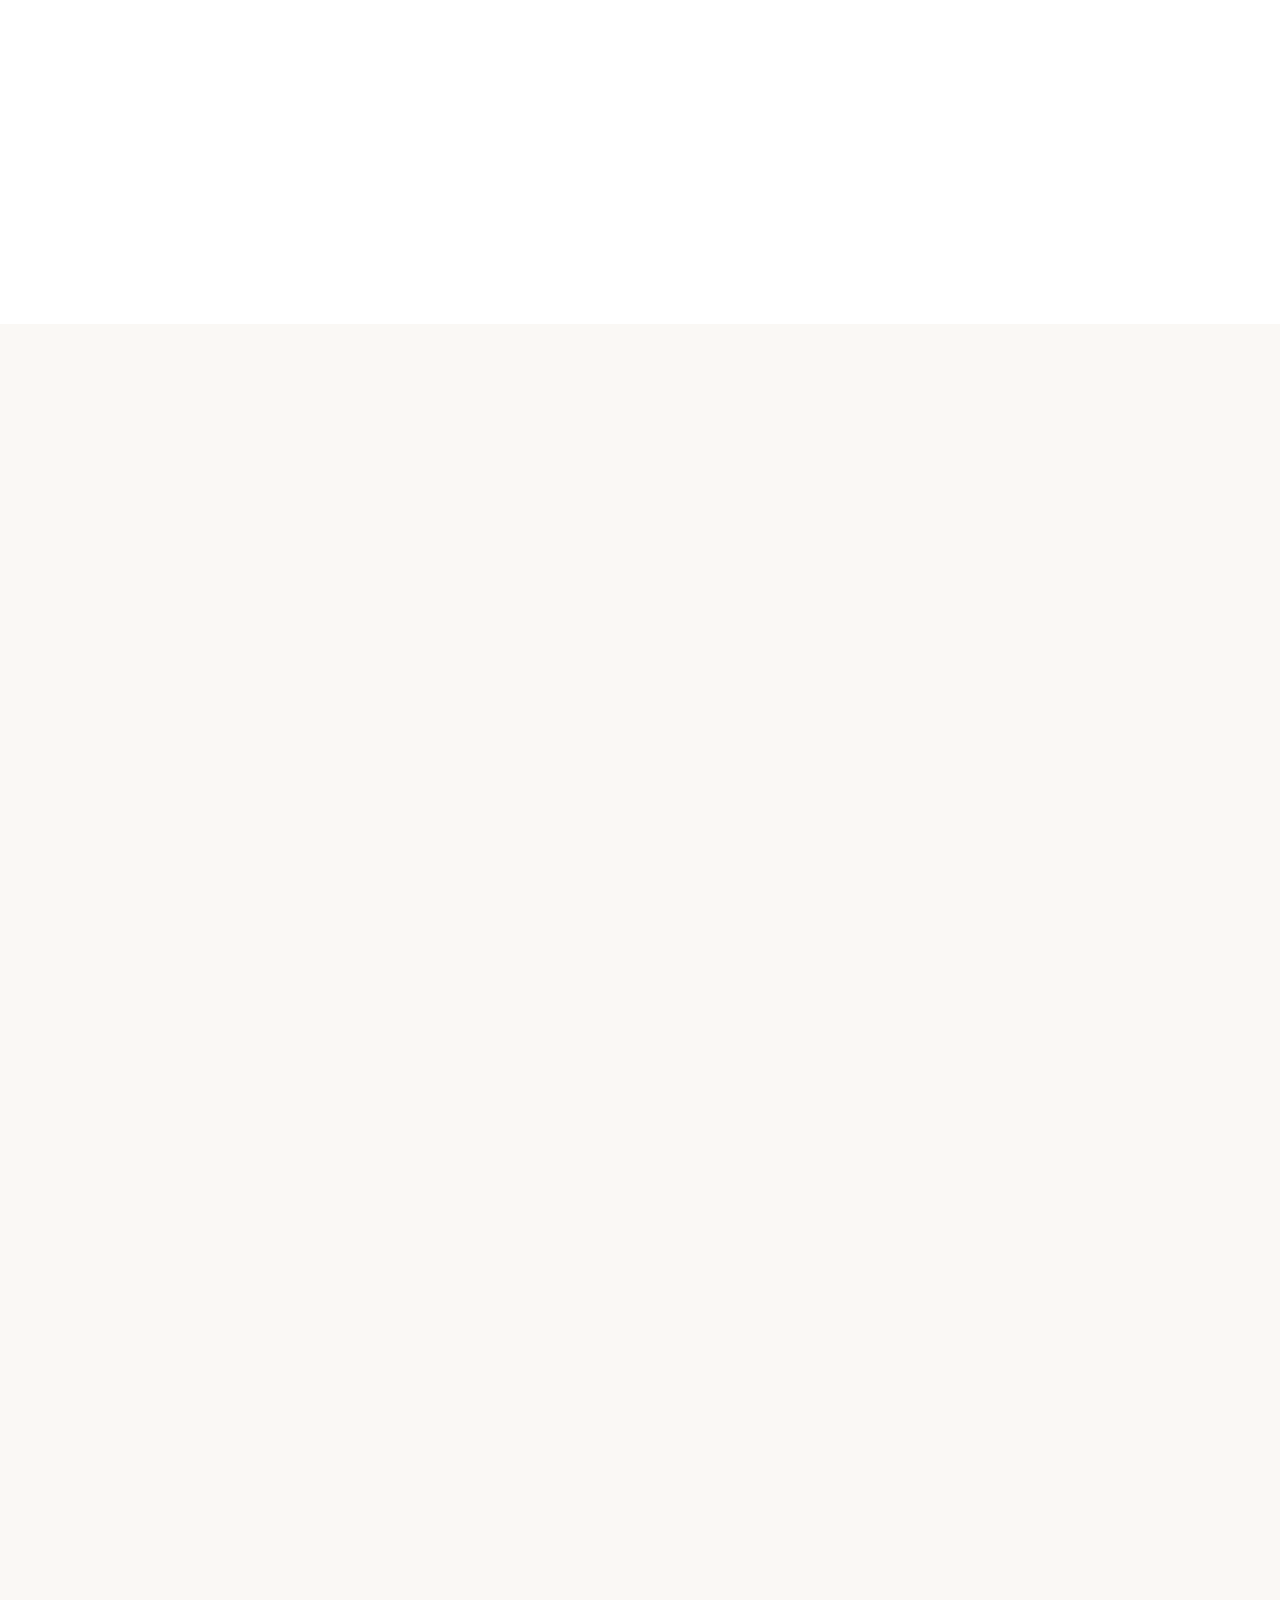
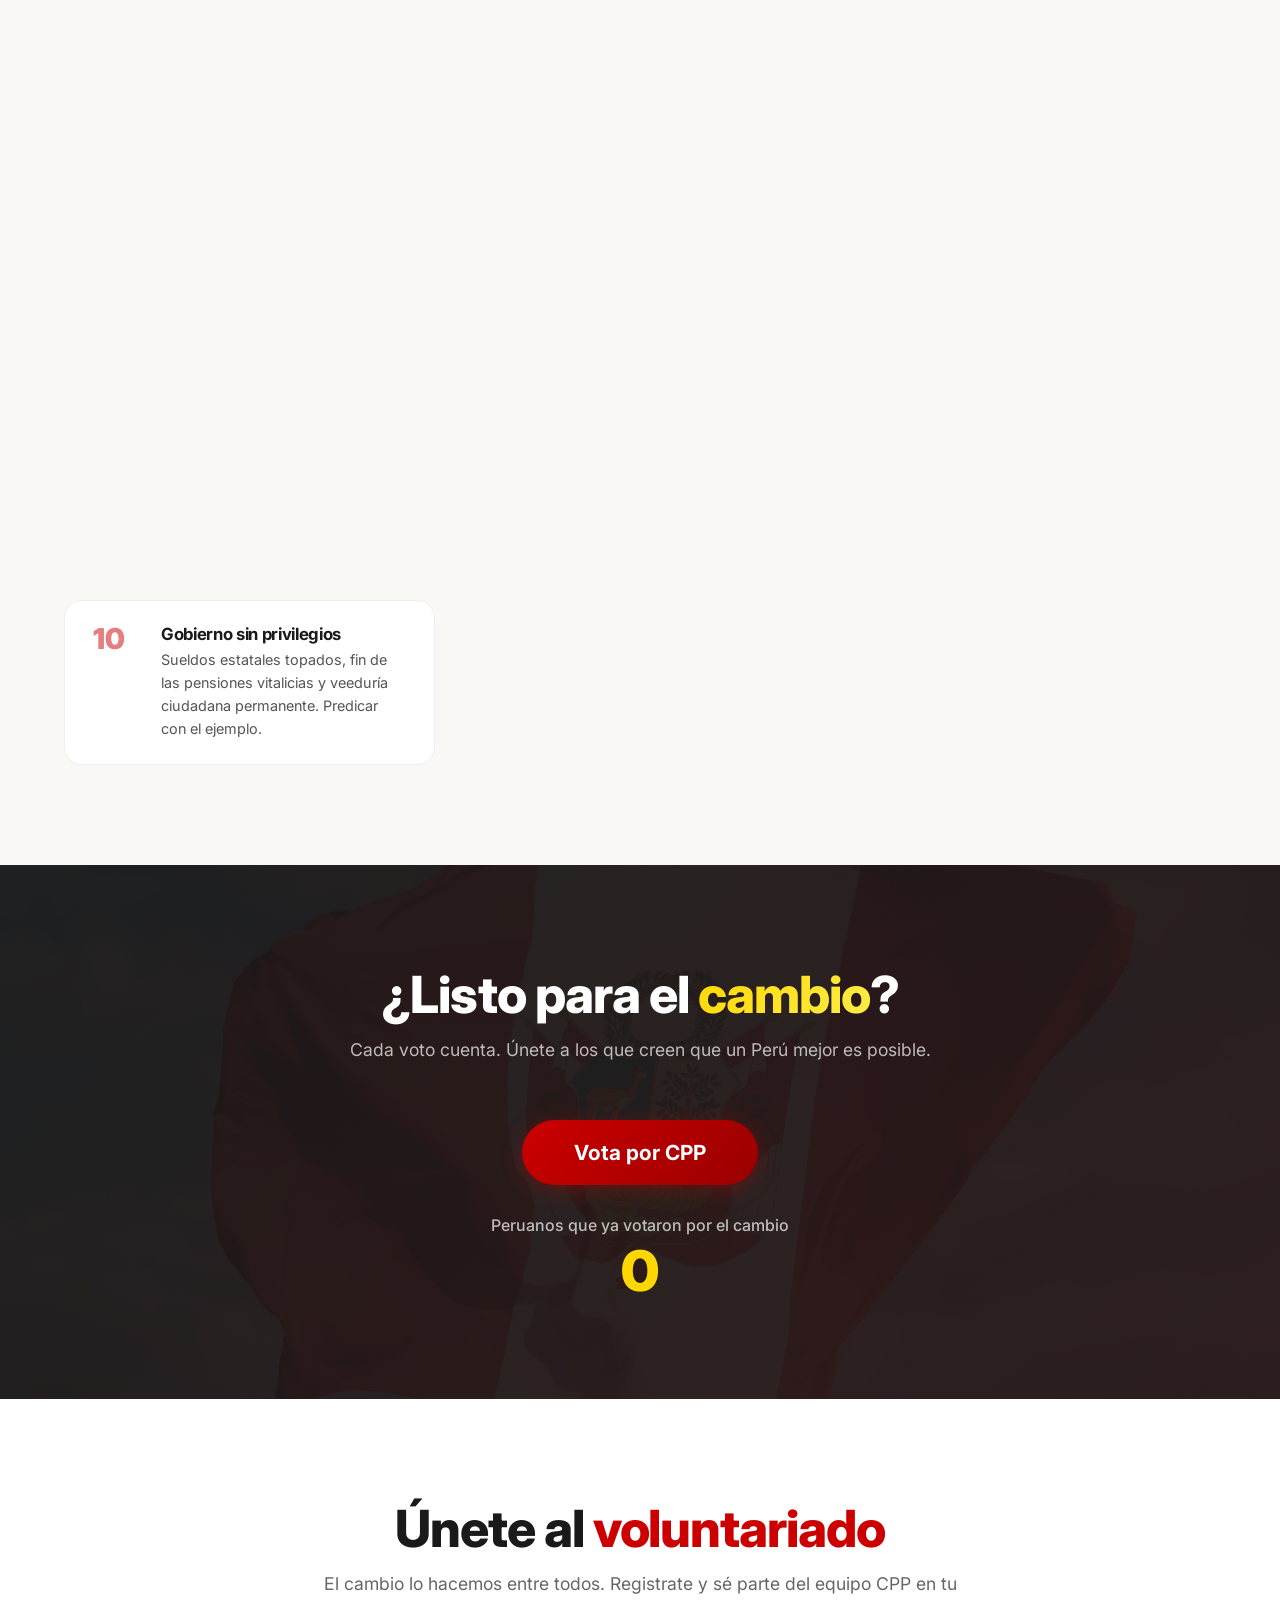
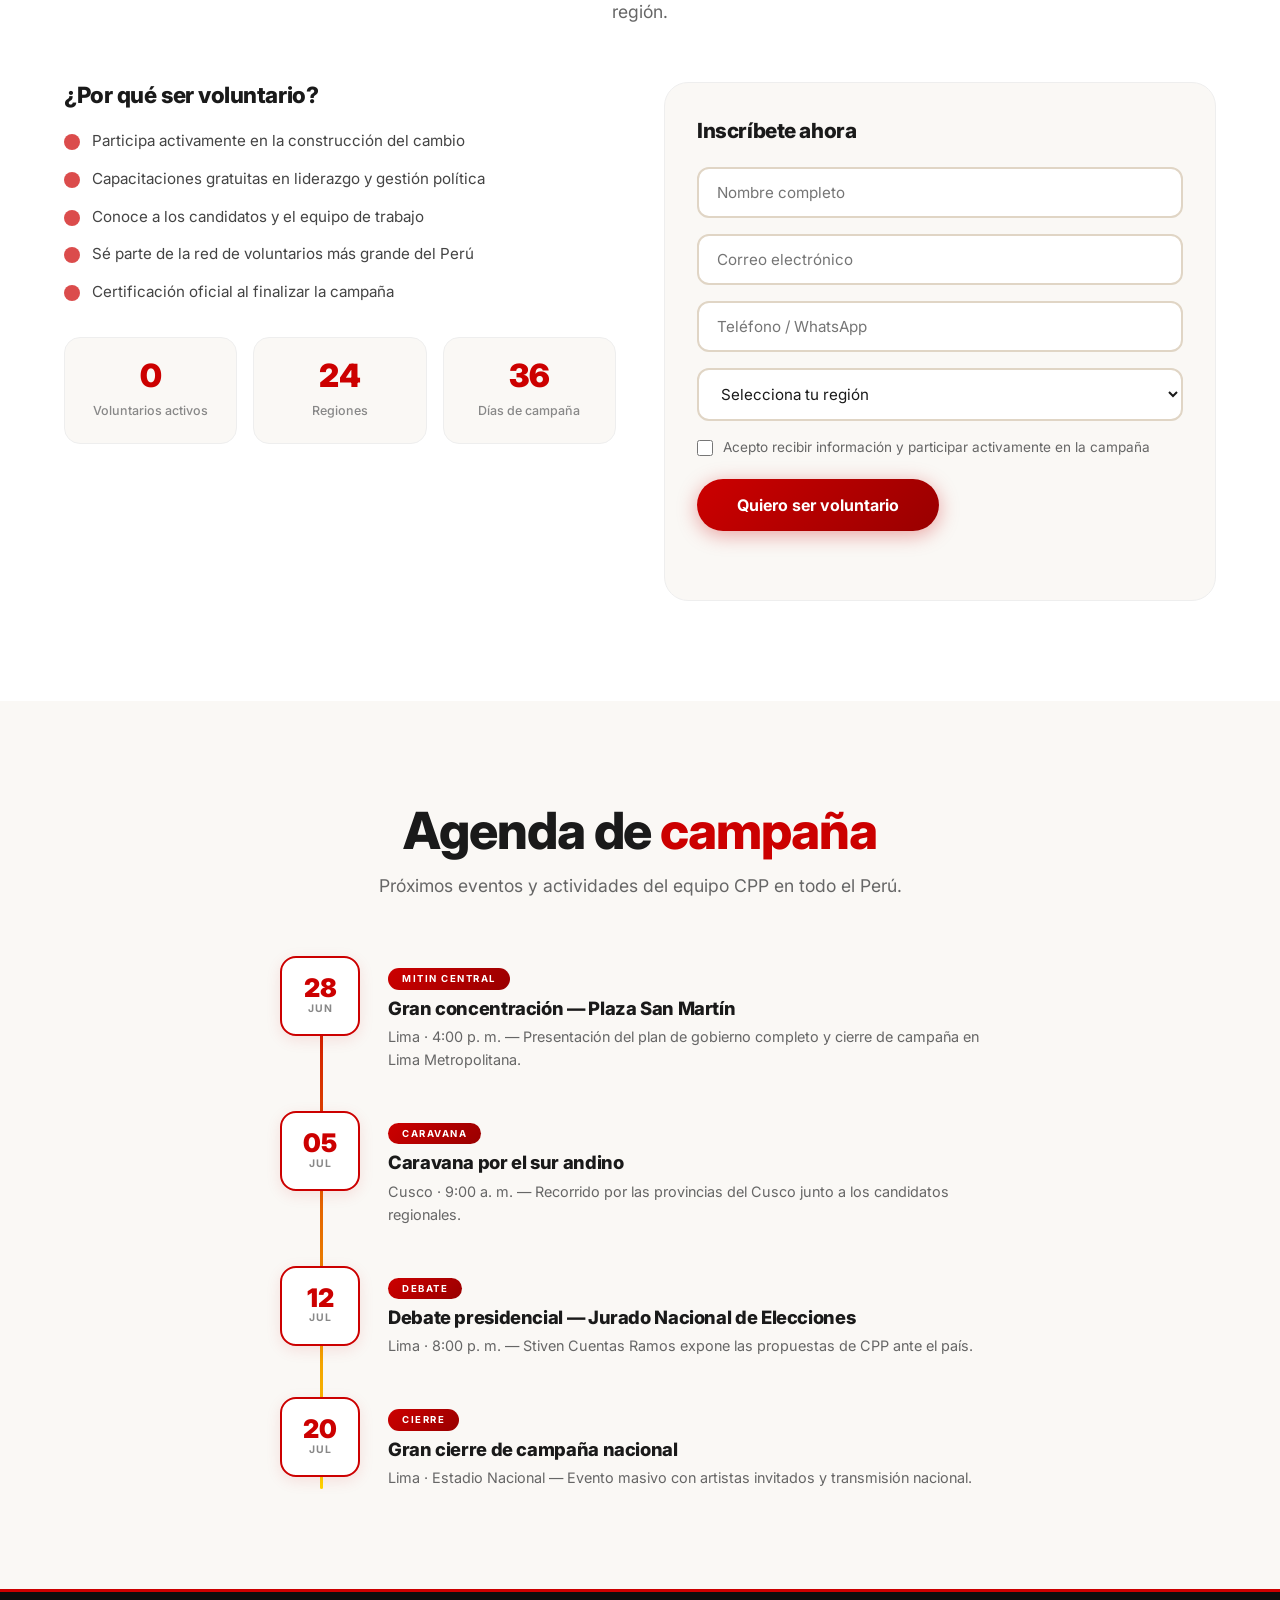
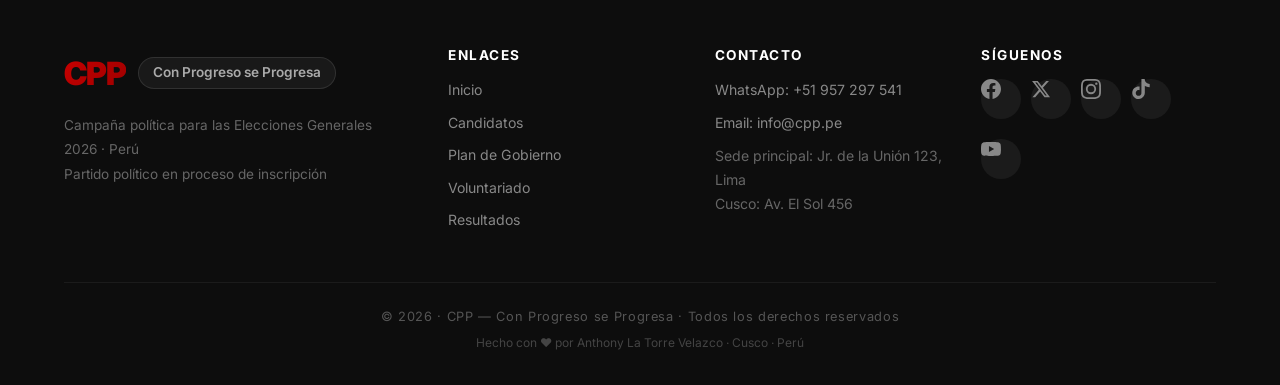
==== commit ee9c912e: "Sexta Version: mas comentarios, color azul y header mejorado para chinoc.jpg" ====
--- a/index.html
+++ b/index.html
@@ -25,10 +25,17 @@
             </button>
             <nav class="nav" id="nav">
                 <a href="#inicio">Inicio</a>
+                <div class="nav-item nav-dropdown">
+                    <button class="nav-dropdown-toggle" aria-label="Menú Nosotros">
+                        Nosotros <span class="nav-arrow">▼</span>
+                    </button>
+                    <div class="nav-dropdown-menu">
+                        <a href="#candidatos">Candidatos</a>
+                        <a href="#propuestas">Plan de Gobierno</a>
+                        <a href="#peru">Nuestro Perú</a>
+                    </div>
+                </div>
                 <a href="#resultados">Resultados</a>
-                <a href="#candidatos">Candidatos</a>
-                <a href="#propuestas">Plan de Gobierno</a>
-                <a href="#peru">Nuestro Perú</a>
                 <a href="#testimonios">Opiniones</a>
                 <a href="#voluntarios">Voluntariado</a>
                 <a href="#agenda">Agenda</a>
@@ -59,7 +66,7 @@
             </div>
             <div class="hero-image-col">
                 <div class="hero-image-wrapper">
-                    <img src="img/chinop.png" alt="Stiven Cuentas Ramos" />
+                    <img src="img/chinoc.png" alt="Stiven Cuentas Ramos" />
                 </div>
             </div>
         </div>
@@ -522,6 +529,7 @@
                         </div>
                         <div class="onpe-bar-track">
                             <div class="onpe-bar-fill" id="onpeBarFill" style="width: 0%;"></div>
+                            <div class="onpe-bar-fill-tocino" id="onpeBarFillTocino" style="width: 0%;"></div>
                             <div class="onpe-bar-marker" style="left: 50%;"></div>
                             <span class="onpe-bar-text" id="onpeBarText">0%</span>
                         </div>
--- a/css/style.css
+++ b/css/style.css
@@ -242,11 +242,12 @@
 /* ---------- NAV ---------- */
 .nav {
     display: flex;
-    gap: 28px;
+    gap: 20px;
     align-items: center;
 }
 
-.nav a {
+.nav a,
+.nav-dropdown-toggle {
     color: #1a1a1a;
     font-weight: 600;
     font-size: 0.9rem;
@@ -254,11 +255,73 @@
     padding-bottom: 4px;
     border-bottom: 2px solid transparent;
     letter-spacing: 0.02em;
-}
-
-.nav a:hover {
+    background: none;
+    border-top: none;
+    border-left: none;
+    border-right: none;
+    cursor: pointer;
+    font-family: inherit;
+    display: inline-flex;
+    align-items: center;
+    gap: 4px;
+}
+
+.nav a:hover,
+.nav-dropdown-toggle:hover {
     color: #cc0000;
     border-bottom-color: #cc0000;
+}
+
+.nav-arrow {
+    font-size: 0.55rem;
+    transition: transform 0.25s ease;
+}
+
+.nav-dropdown.open .nav-arrow {
+    transform: rotate(180deg);
+}
+
+.nav-item {
+    position: relative;
+}
+
+.nav-dropdown-menu {
+    position: absolute;
+    top: calc(100% + 12px);
+    left: 50%;
+    transform: translateX(-50%) translateY(-4px);
+    background: #fff;
+    border-radius: 14px;
+    box-shadow: 0 12px 45px rgba(0, 0, 0, 0.12);
+    padding: 8px 0;
+    min-width: 200px;
+    opacity: 0;
+    pointer-events: none;
+    transition: all 0.25s ease;
+    border: 1px solid #eee;
+    z-index: 100;
+}
+
+.nav-dropdown:hover .nav-dropdown-menu,
+.nav-dropdown.open .nav-dropdown-menu {
+    opacity: 1;
+    pointer-events: all;
+    transform: translateX(-50%) translateY(0);
+}
+
+.nav-dropdown-menu a {
+    display: block;
+    padding: 10px 24px;
+    border-bottom: none !important;
+    white-space: nowrap;
+    font-size: 0.85rem;
+    color: #444;
+}
+
+.nav-dropdown-menu a:hover {
+    background: #faf8f5;
+    color: #cc0000;
+    border-bottom: none !important;
 }
 
 /* ============================================================
@@ -595,8 +658,20 @@
 }
 
 .onpe-tocino {
-    border-color: #ddd;
-    background: #fafafa;
+    border-color: #0044cc;
+    background: linear-gradient(180deg, #eef4ff, #fff);
+}
+
+.onpe-tocino .onpe-candidate-photo {
+    border-color: #cce0ff;
+}
+
+.onpe-tocino .onpe-candidate-percent {
+    color: #0044cc;
+}
+
+.onpe-tocino .onpe-rank {
+    background: #0044cc;
 }
 
 .onpe-candidate-photo {
@@ -651,10 +726,6 @@
     border: 3px solid #fff;
 }
 
-.onpe-tocino .onpe-rank {
-    background: #888;
-}
-
 .onpe-candidate-name {
     font-size: 1.15rem;
     font-weight: 800;
@@ -734,7 +805,18 @@
     left: 0;
     height: 100%;
     background: linear-gradient(90deg, #cc0000, #ff4444);
-    border-radius: 16px;
+    border-radius: 16px 0 0 16px;
+    transition: width 2s ease;
+    width: 0%;
+}
+
+.onpe-bar-fill-tocino {
+    position: absolute;
+    top: 0;
+    right: 0;
+    height: 100%;
+    background: linear-gradient(270deg, #0044cc, #4488ff);
+    border-radius: 0 16px 16px 0;
     transition: width 2s ease;
     width: 0%;
 }
@@ -1939,7 +2021,8 @@
         transform: translateY(0);
     }
 
-    .nav a {
+    .nav a,
+    .nav-dropdown-toggle {
         padding: 12px 0;
         font-size: 1rem;
         width: 100%;
@@ -1948,6 +2031,43 @@
 
     .nav a:last-child {
         border-bottom: none;
+    }
+
+    .nav-item {
+        width: 100%;
+    }
+
+    .nav-dropdown-menu {
+        position: static;
+        transform: none;
+        opacity: 1;
+        pointer-events: all;
+        box-shadow: none;
+        border: none;
+        border-radius: 0;
+        padding: 0 0 0 20px;
+        display: none;
+        background: transparent;
+        transition: none;
+    }
+
+    .nav-dropdown:hover .nav-dropdown-menu {
+        transform: none;
+    }
+
+    .nav-dropdown.open .nav-dropdown-menu {
+        display: block;
+    }
+
+    .nav-dropdown-menu a {
+        padding: 10px 0;
+        font-size: 0.9rem;
+        border-bottom: 1px solid #f0f0f0 !important;
+        color: #666;
+    }
+
+    .nav-dropdown-menu a:last-child {
+        border-bottom: none !important;
     }
 
     .hero {
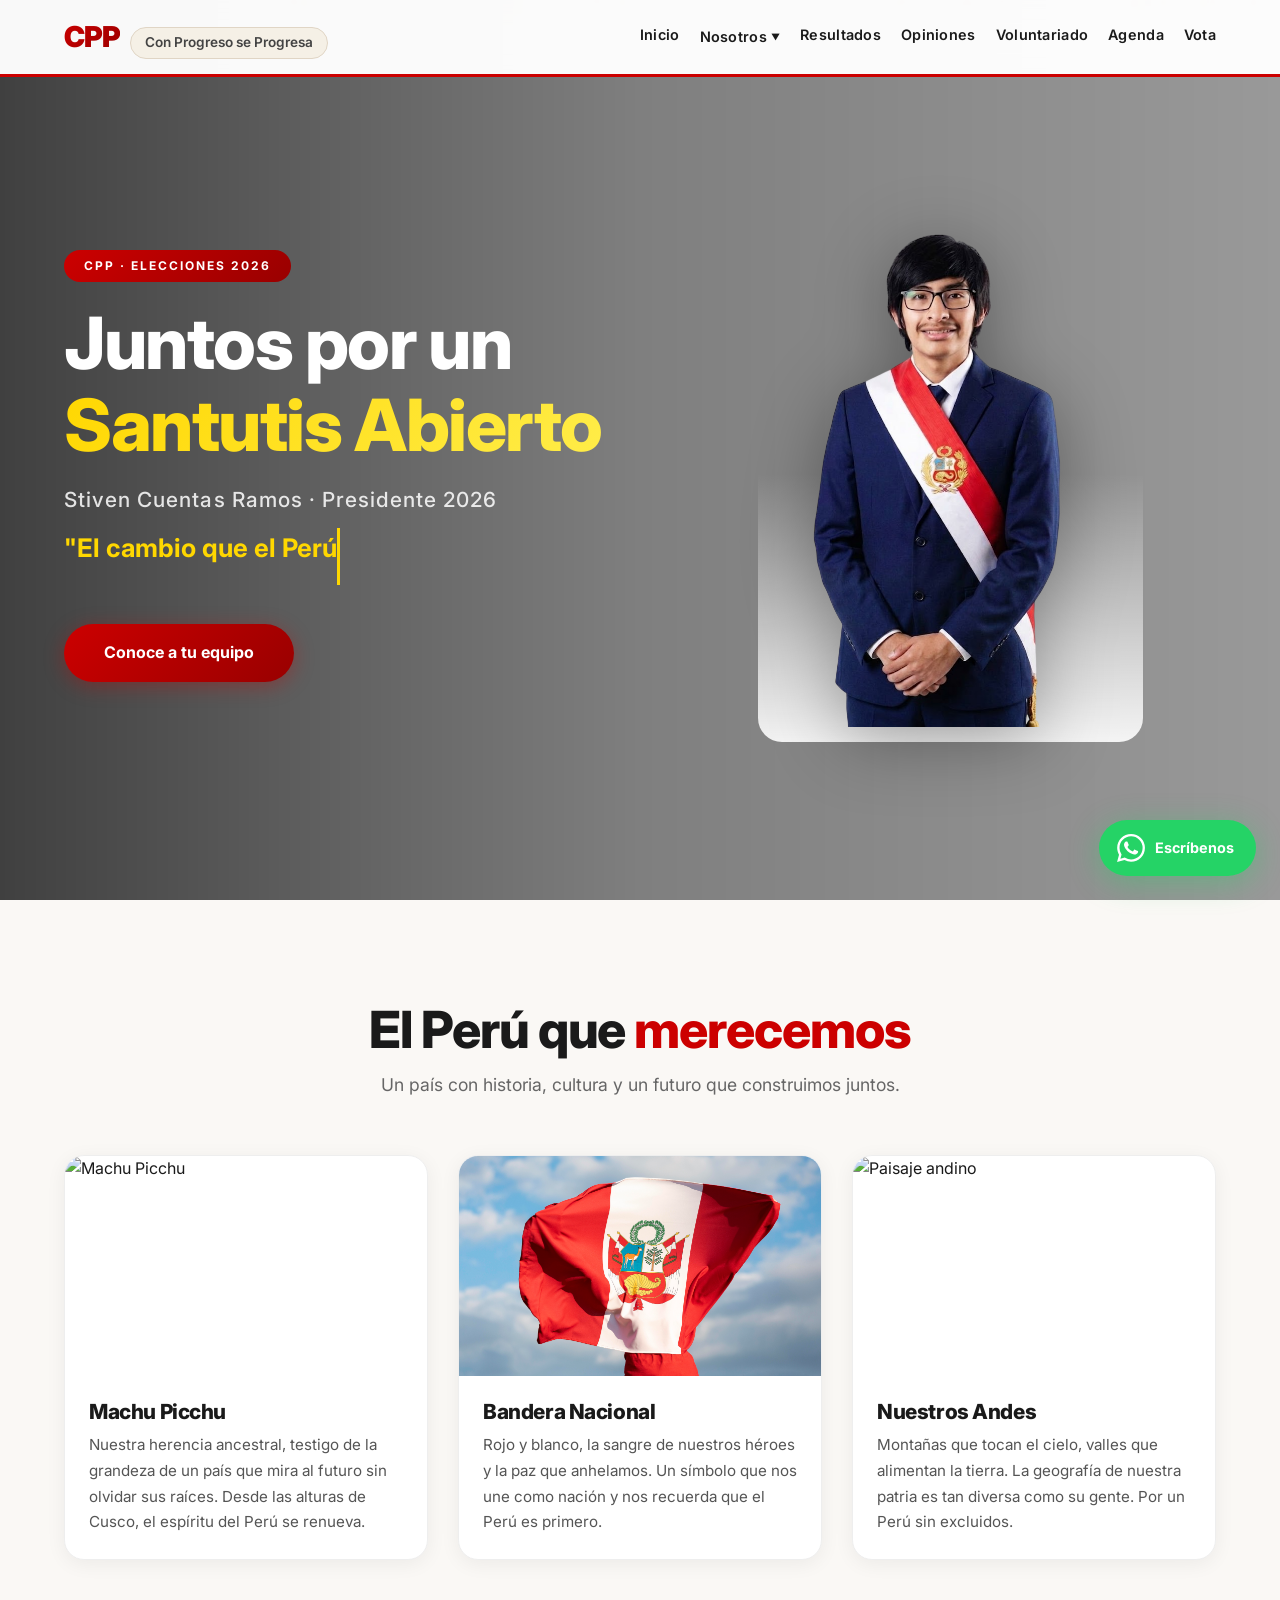
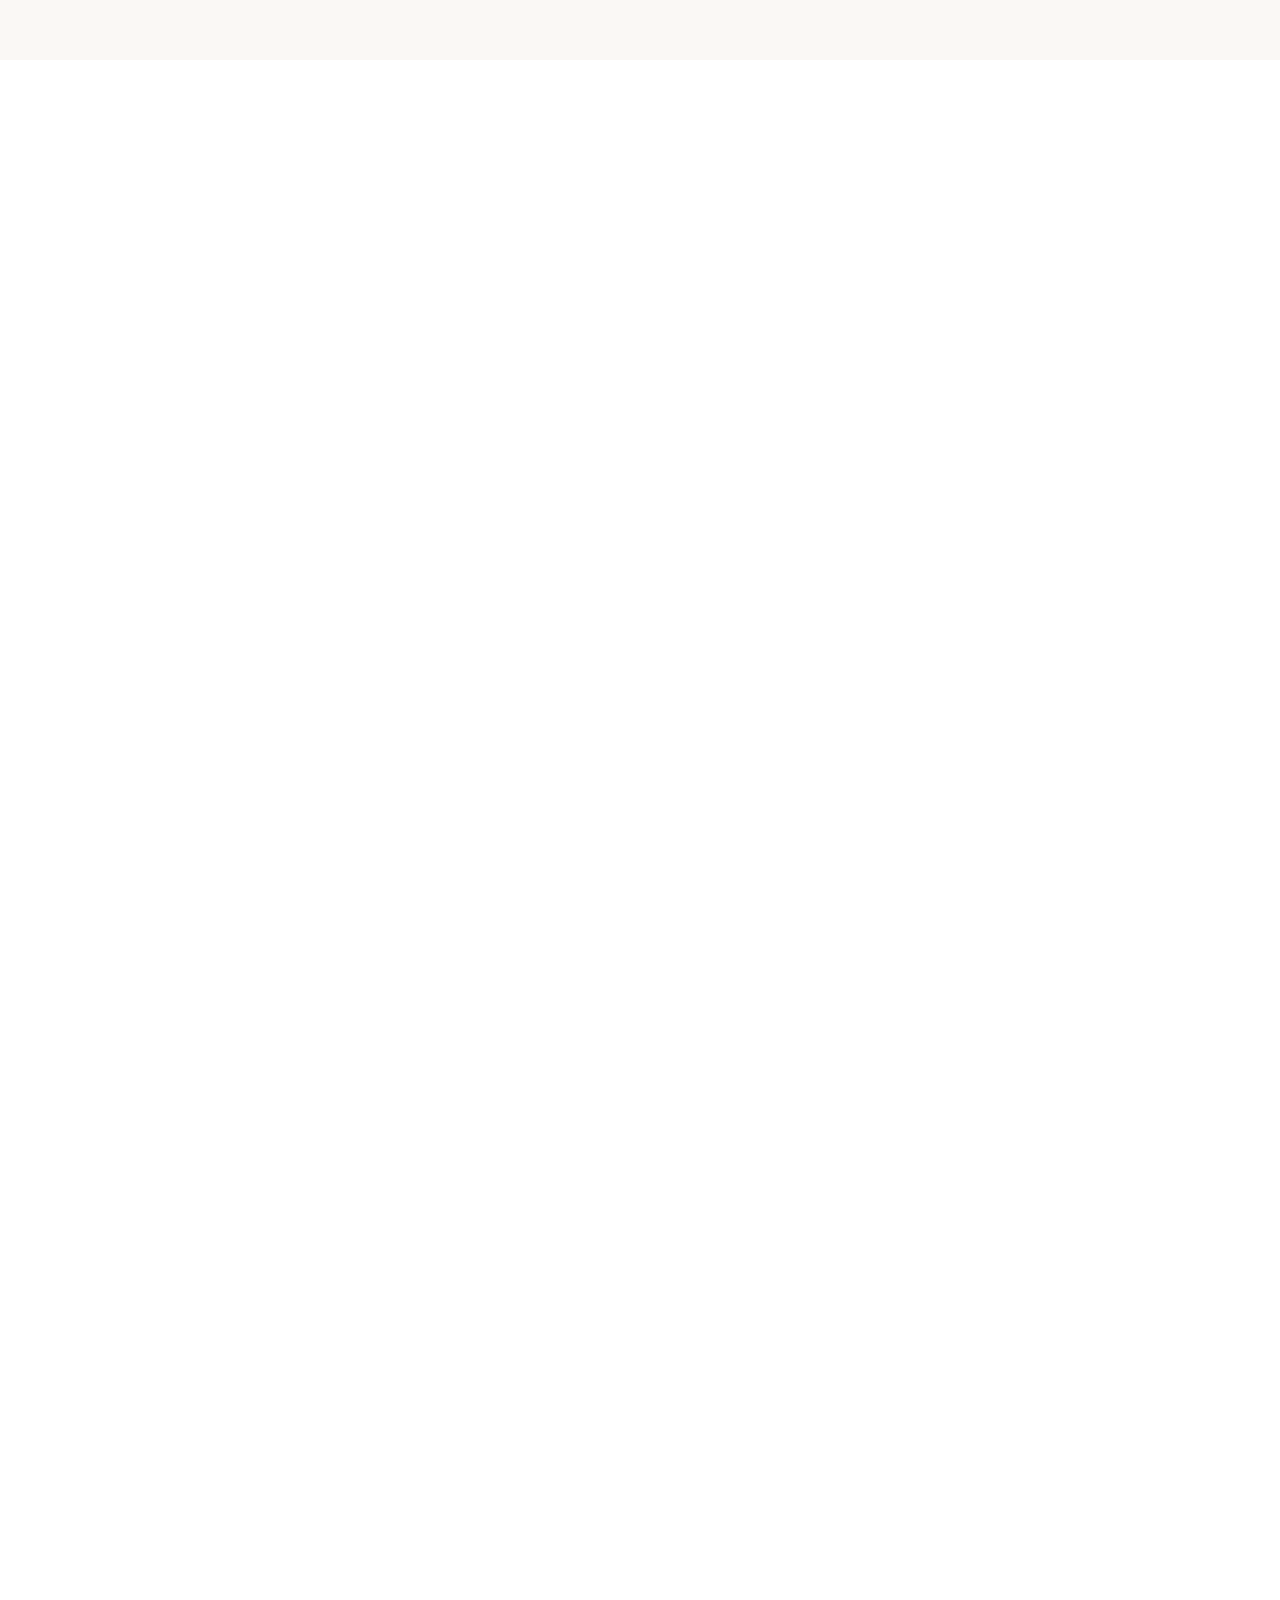
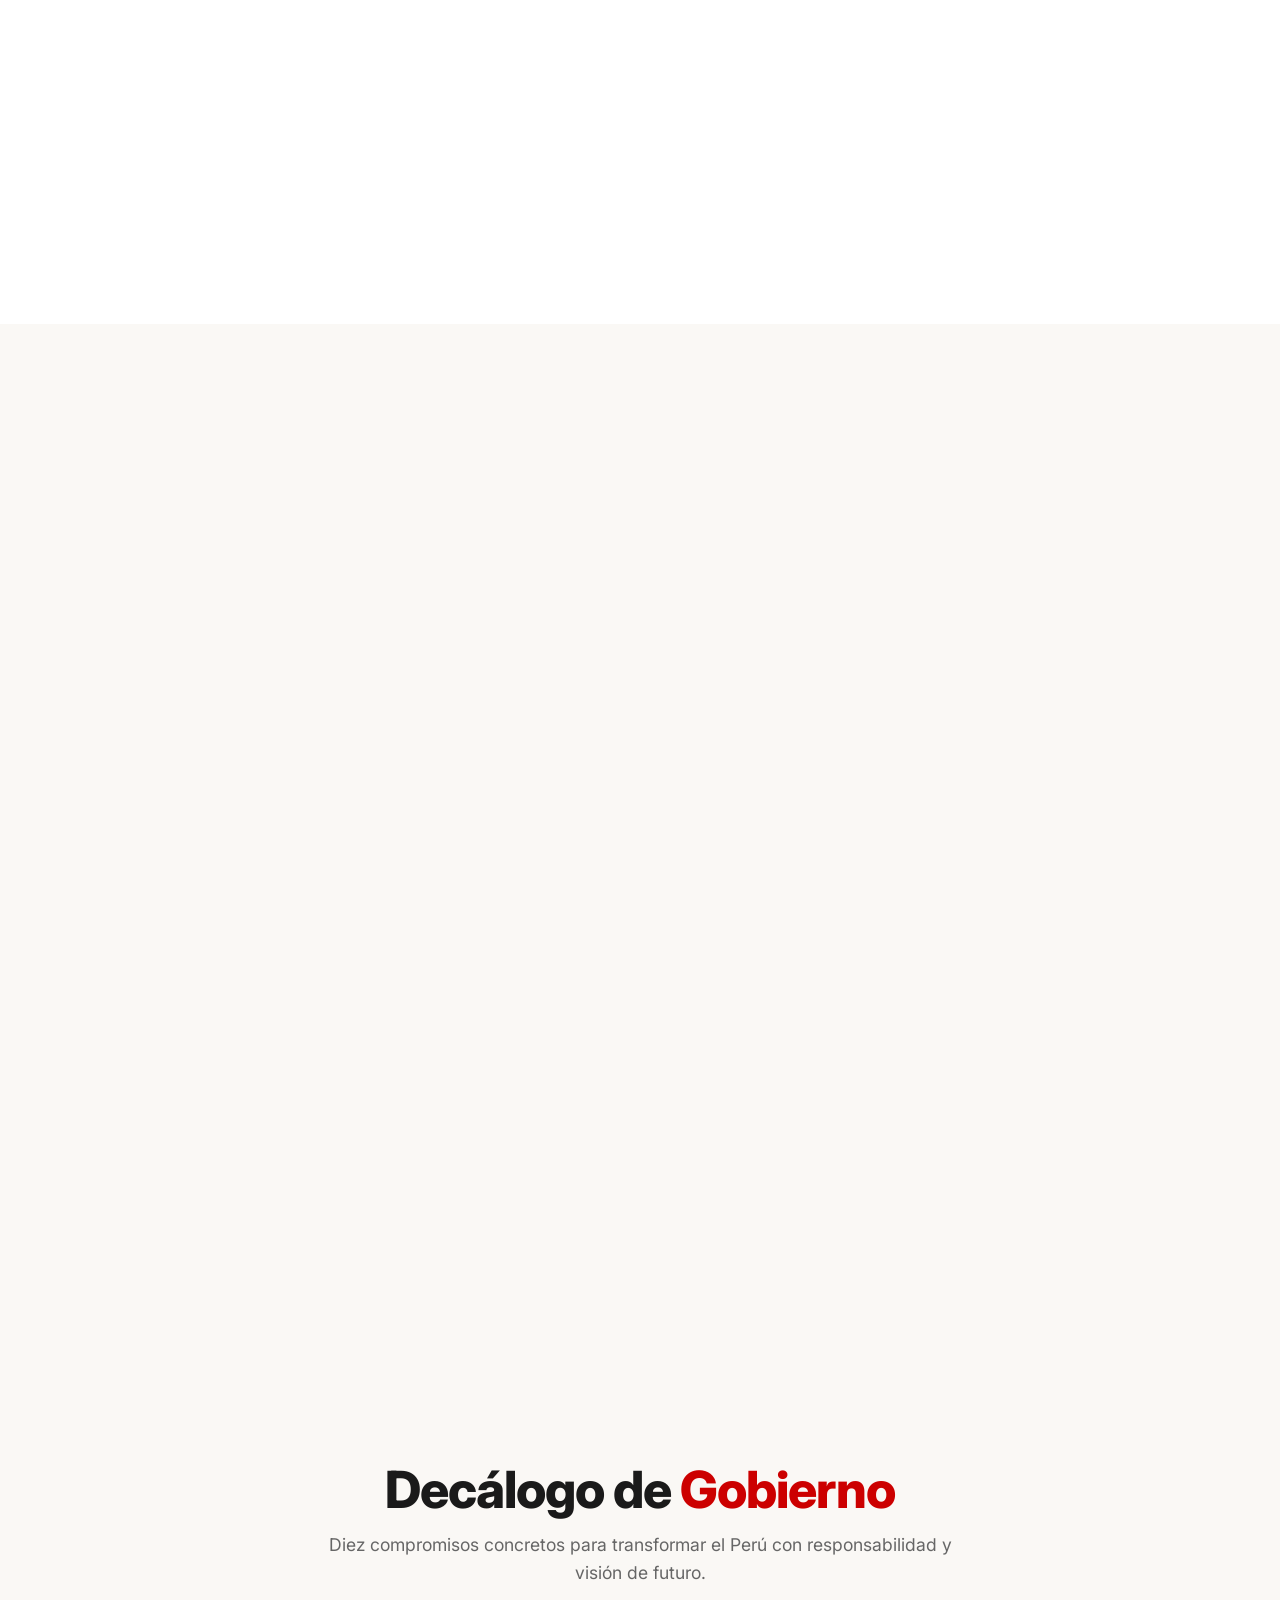
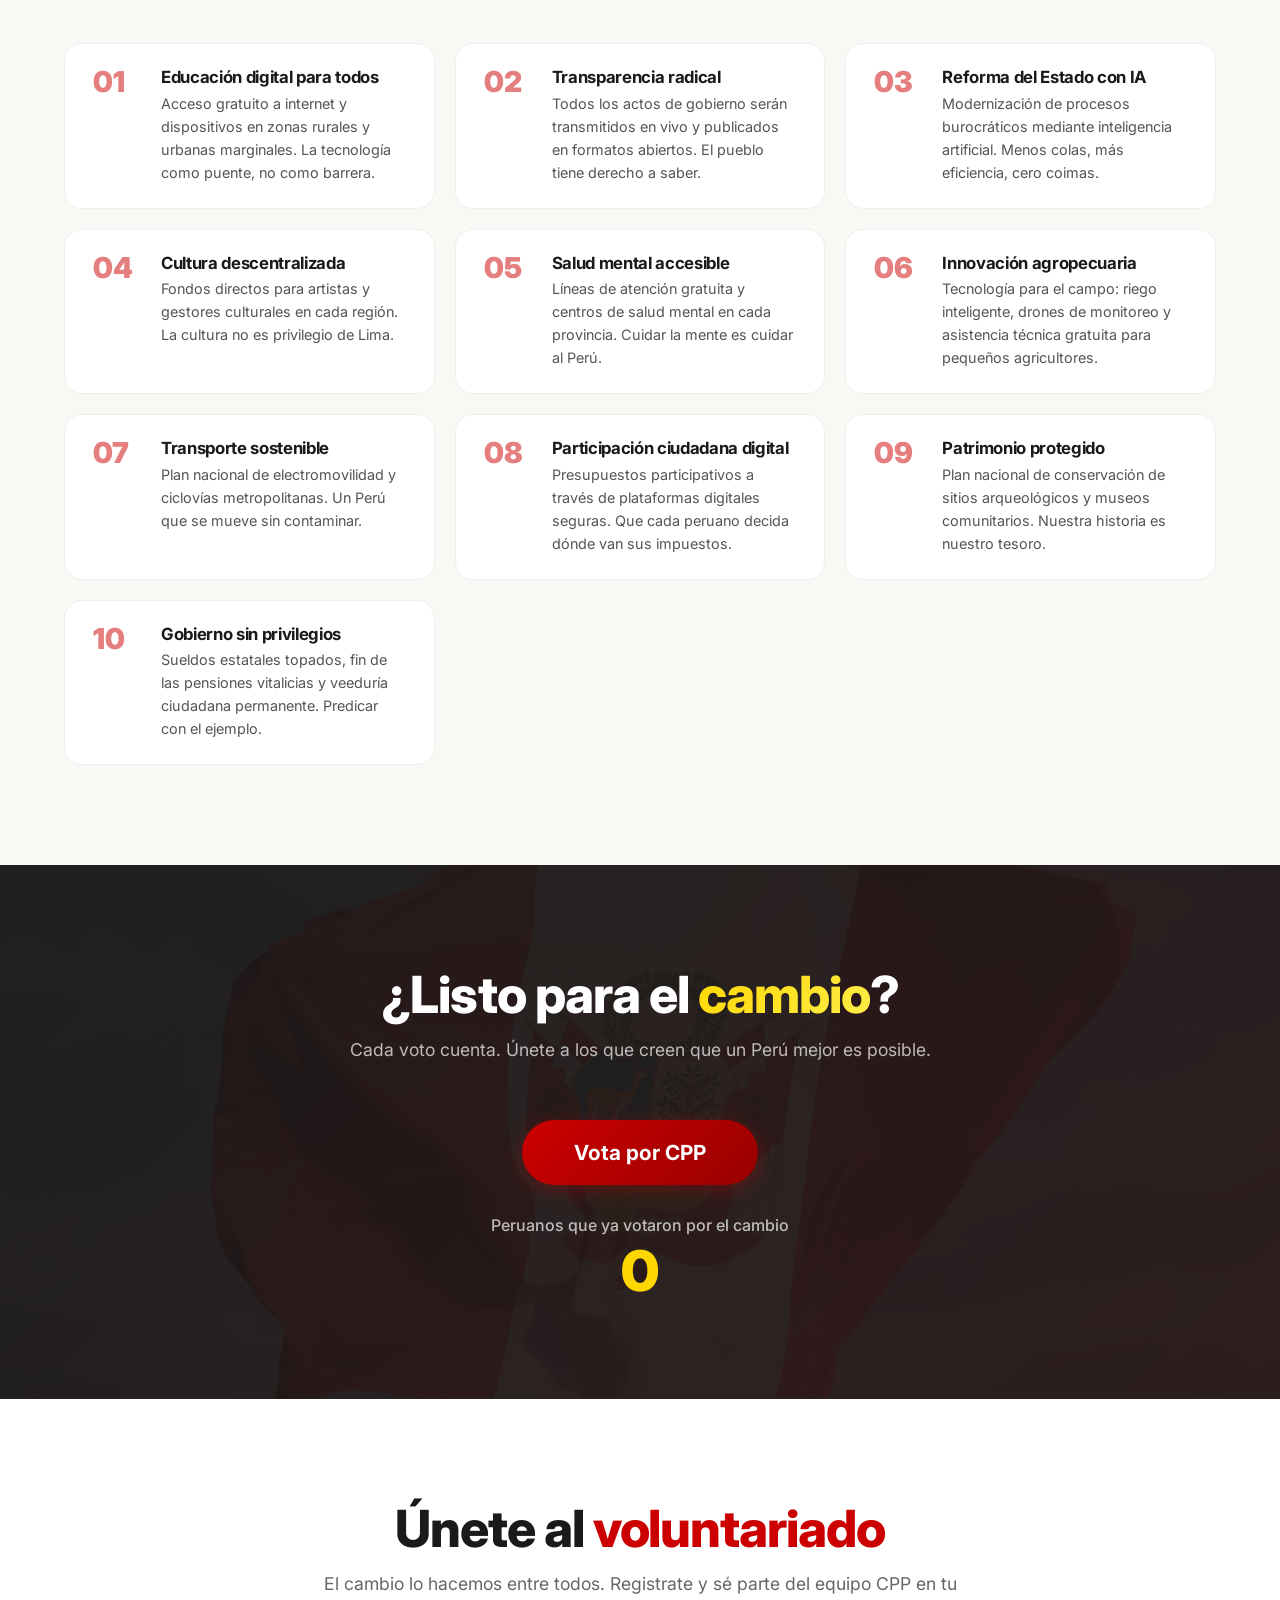
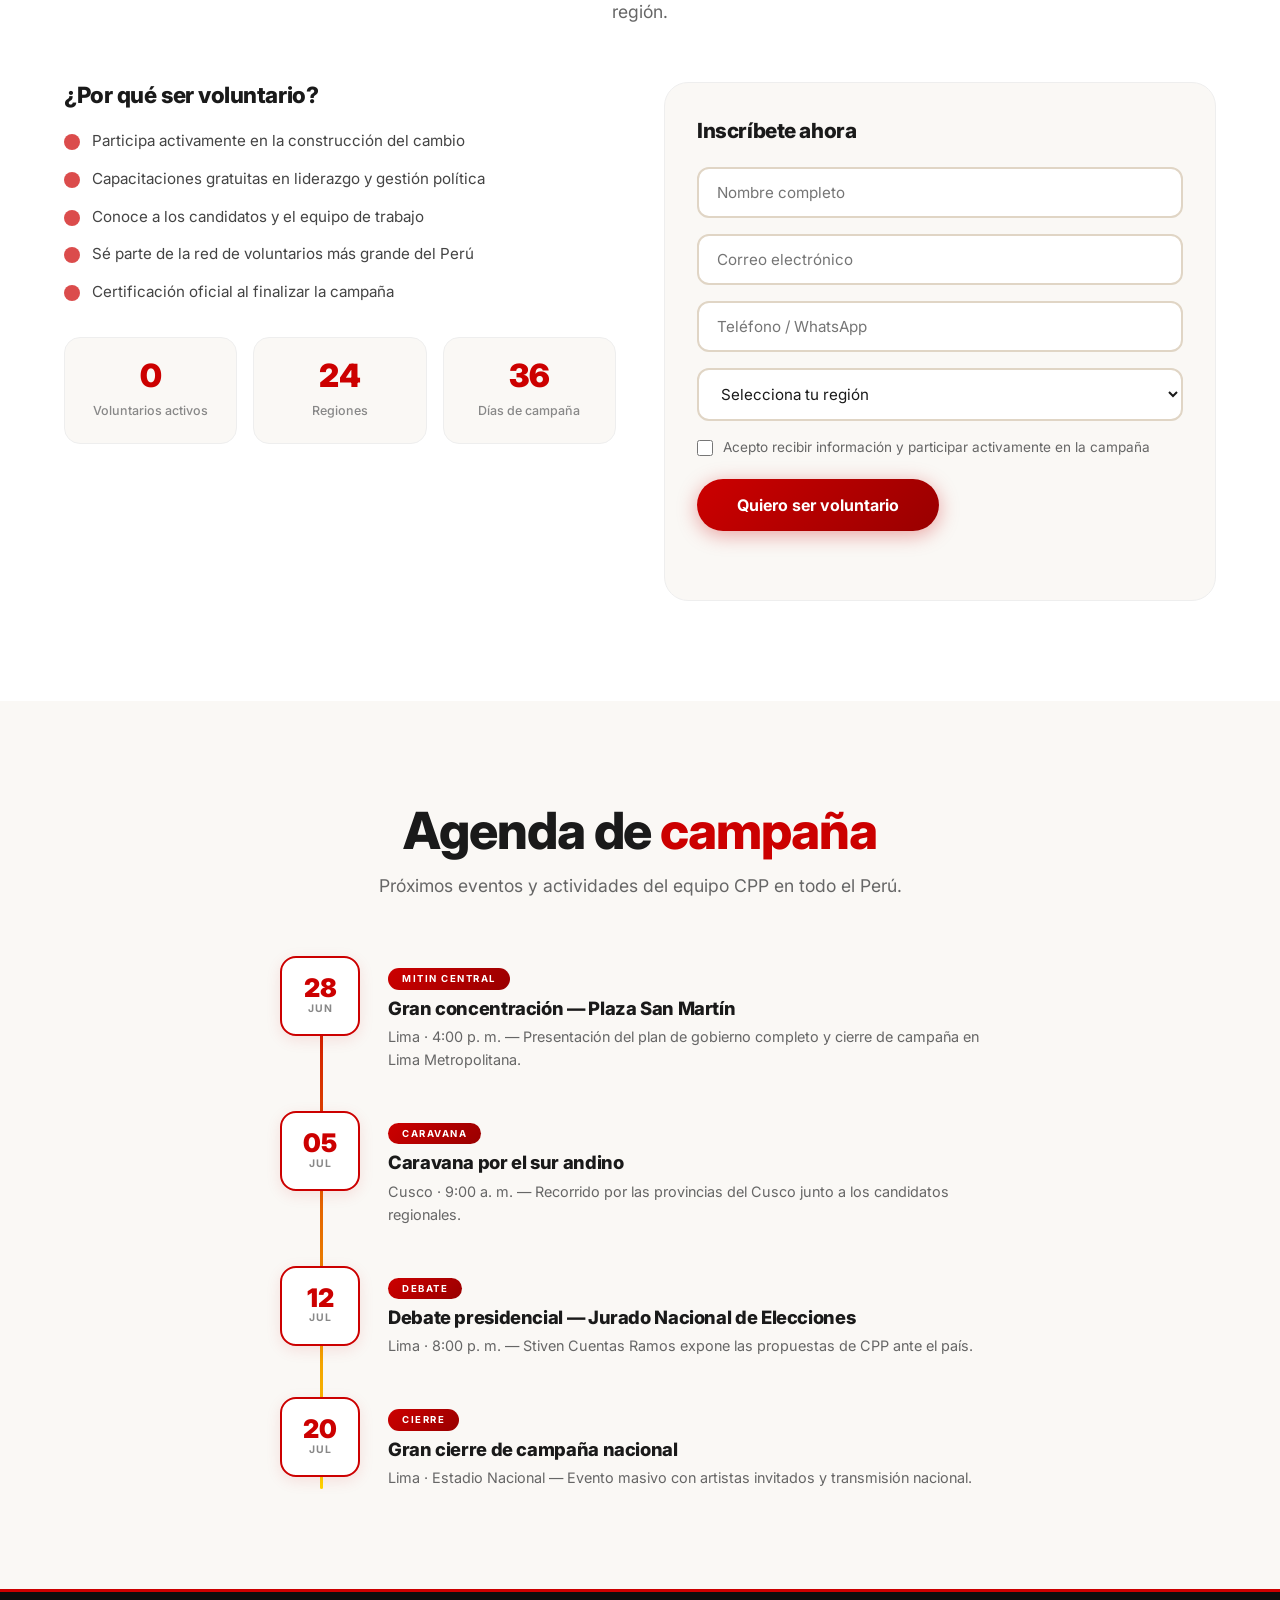
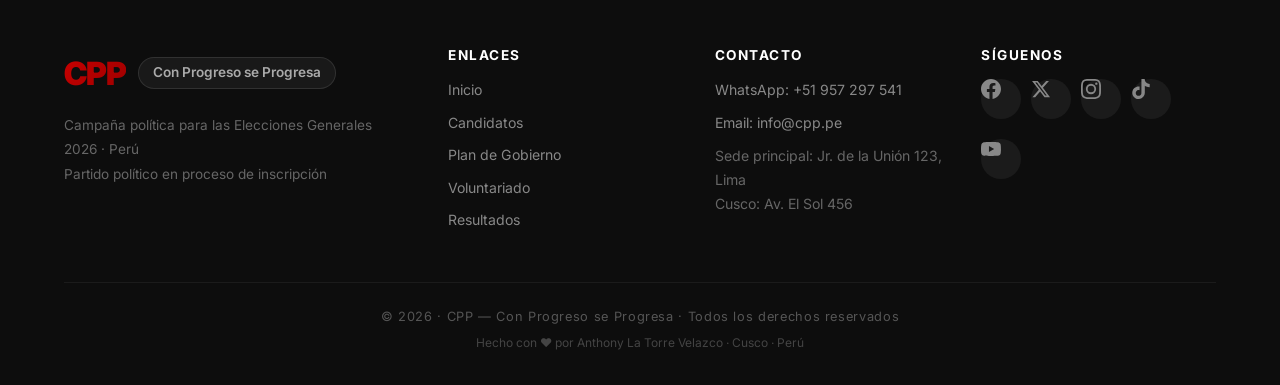
==== commit 8b1c9cf1: "Septima version: mejora en imagenes y testeo final" ====
--- a/index.html
+++ b/index.html
@@ -123,7 +123,7 @@
                 <div class="candidato-card card-destacado fade-up">
                     <div class="candidato-badge">Candidato a la Presidencia</div>
                     <div class="candidato-img-wrap">
-                        <img src="img/bannerchino.jpg" alt="Stiven Cuentas Ramos" class="candidato-img" loading="lazy" />
+                        <img src="img/chinop.png" alt="Stiven Cuentas Ramos" class="candidato-img" loading="lazy" />
                     </div>
                     <h3 class="candidato-nombre">Stiven Cuentas Ramos</h3>
                     <p class="candidato-lema">"Juntos por un Santutis Abierto — el Perú que merecemos"</p>
@@ -137,7 +137,7 @@
                         <img src="img/bannerdudu.jpg" alt="Dudú Lizarzaburu Flores" class="candidato-img" loading="lazy" />
                     </div>
                     <h3 class="candidato-nombre">Dudú Lizarzaburu Flores</h3>
-                    <p class="candidato-lema">"La cultura es el alma de un pueblo. Hagamos que se escuche"</p>
+                    <p class="candidato-lema">"Mi musica NO se ESCUCHA pero tus OPINIONES SI"</p>
                     <p class="candidato-desc">Gestor cultural y artista comprometido con la descentralización del arte. Cree en una política cultural que llegue a cada rincón del Perú, sin elitismos ni exclusiones.</p>
                     <button class="btn-conoce" data-modal="modalDudu">Conoce más</button>
                 </div>
@@ -148,7 +148,7 @@
                         <img src="img/banneranthony.jpg" alt="Anthony La Torre Velazco" class="candidato-img" loading="lazy" />
                     </div>
                     <h3 class="candidato-nombre">Anthony La Torre Velazco</h3>
-                    <p class="candidato-lema">"Tecnología para cerrar brechas, no para crearlas"</p>
+                    <p class="candidato-lema">"Soy Frío, porque cuando fui caliente me kche un traba"</p>
                     <p class="candidato-desc">Ingeniero de sistemas con experiencia en innovación digital. Convencido de que la tecnología debe ser una herramienta de inclusión y desarrollo para todos los peruanos.</p>
                     <button class="btn-conoce" data-modal="modalAnthony">Conoce más</button>
                 </div>
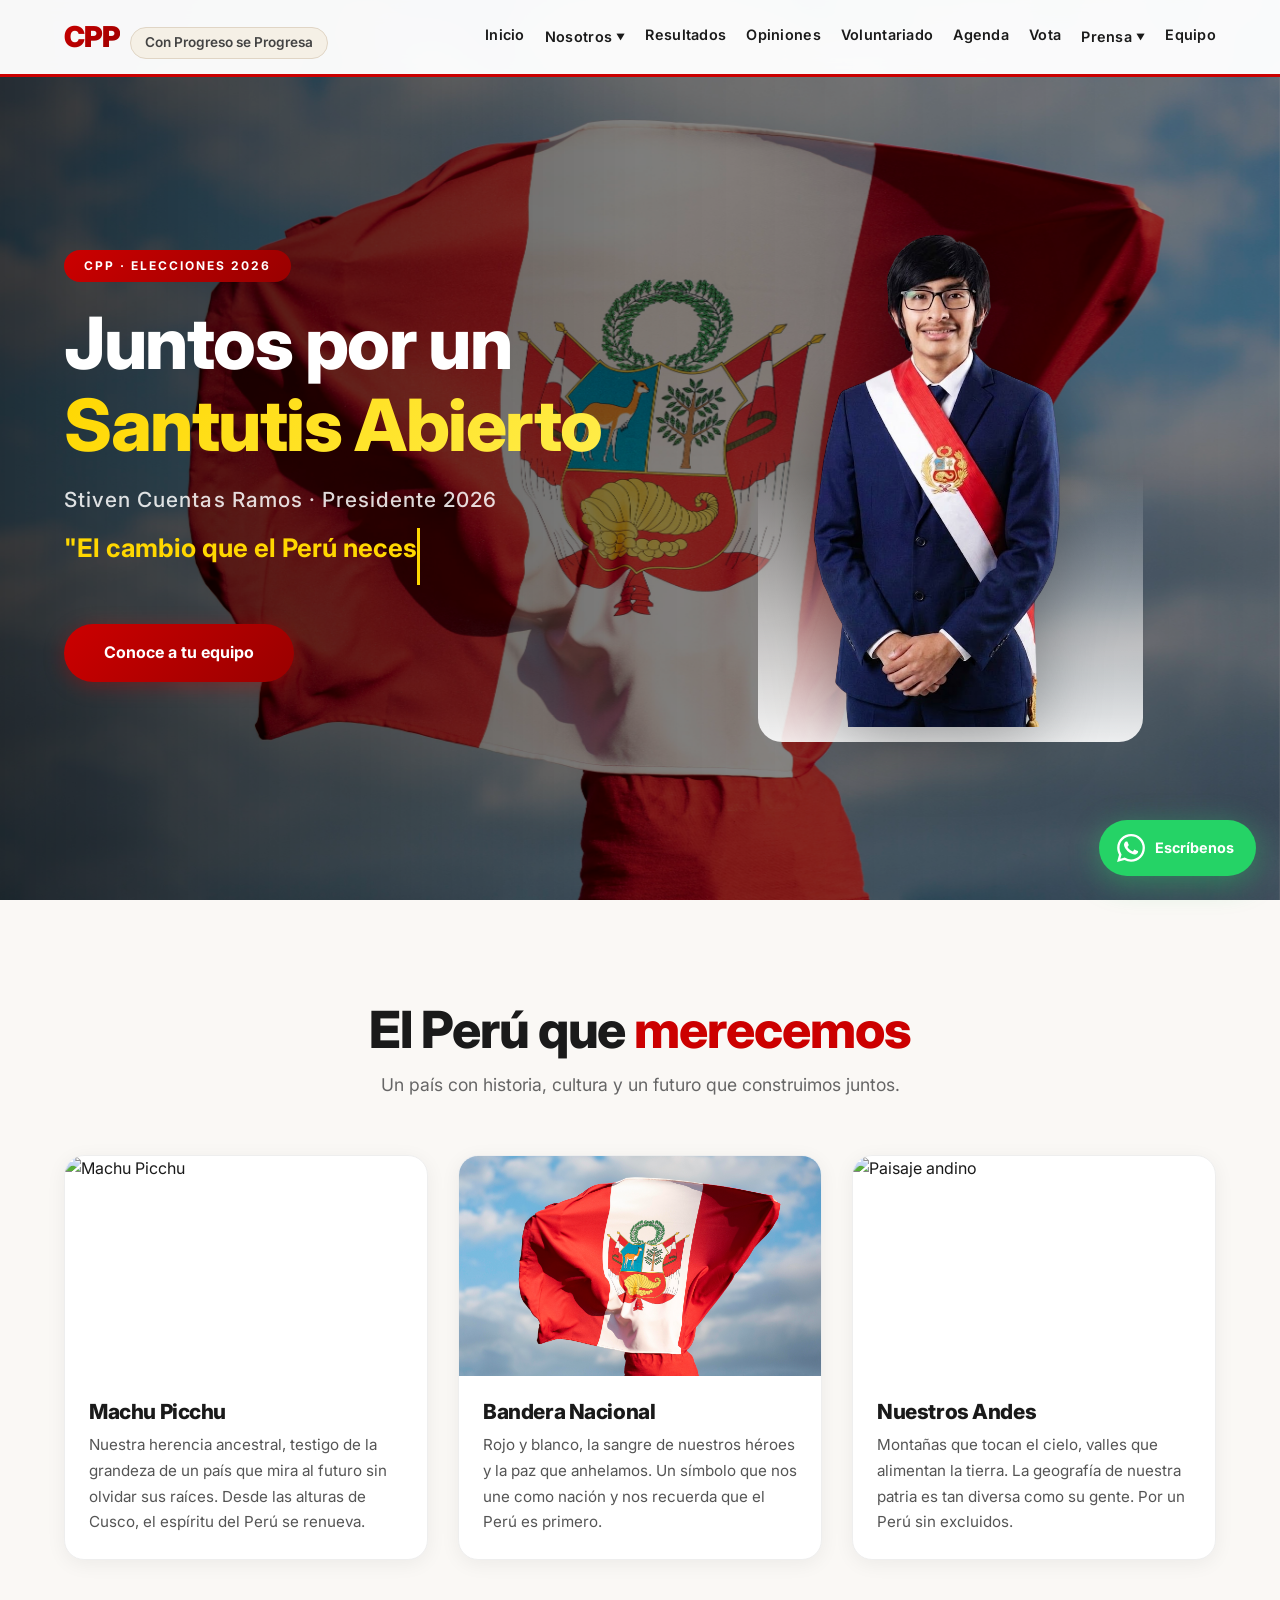
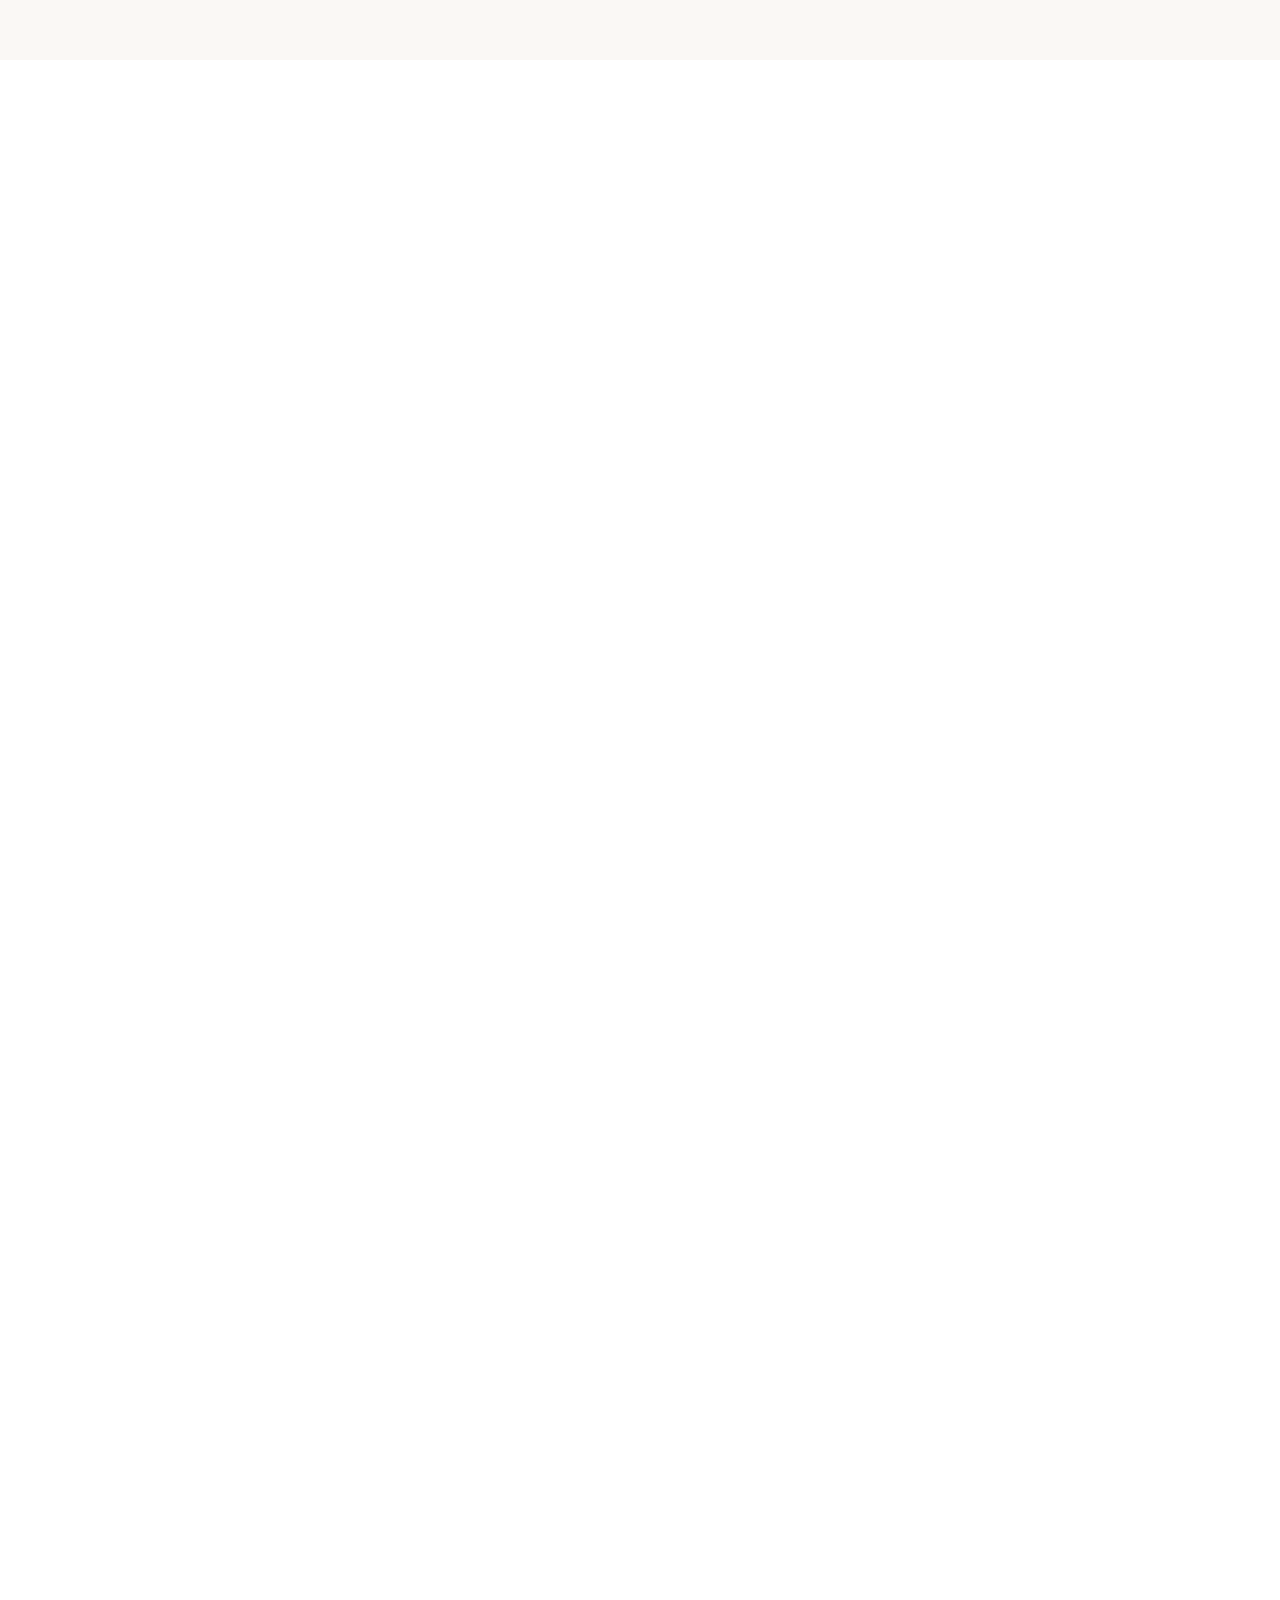
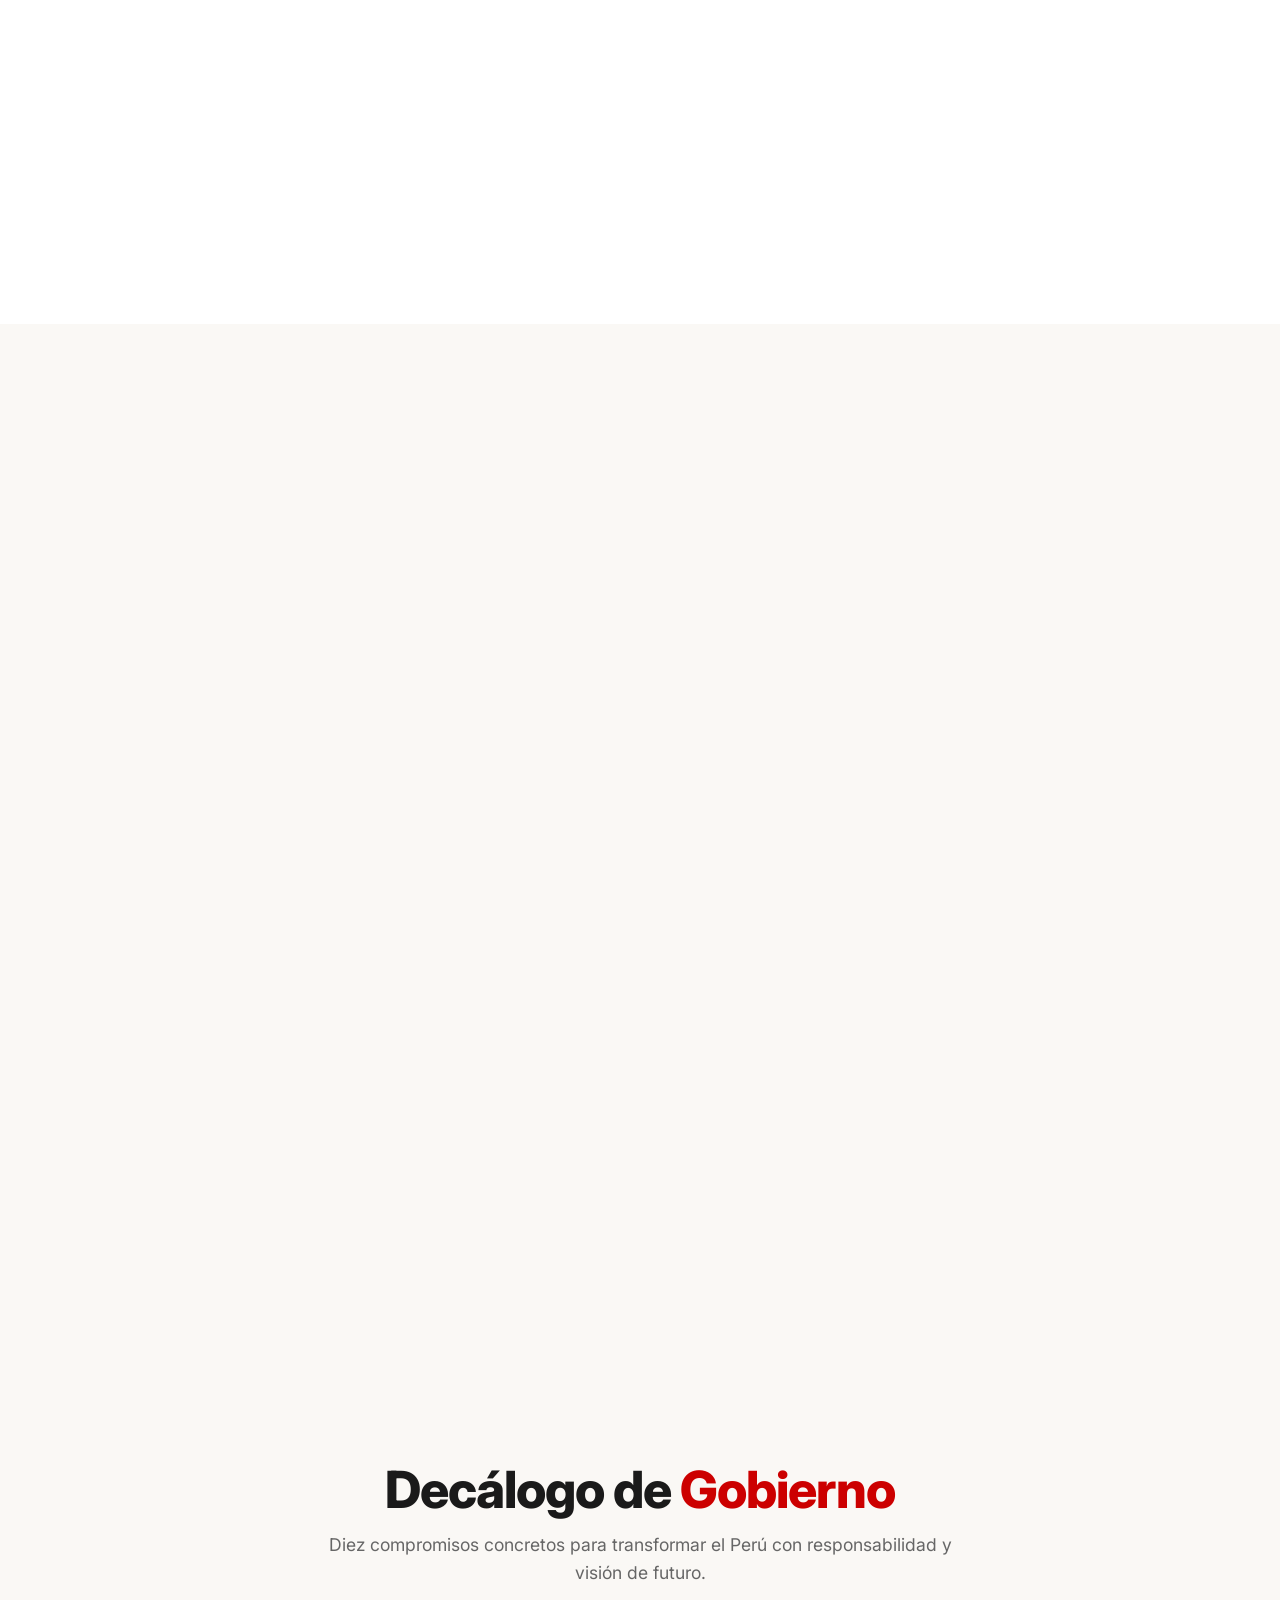
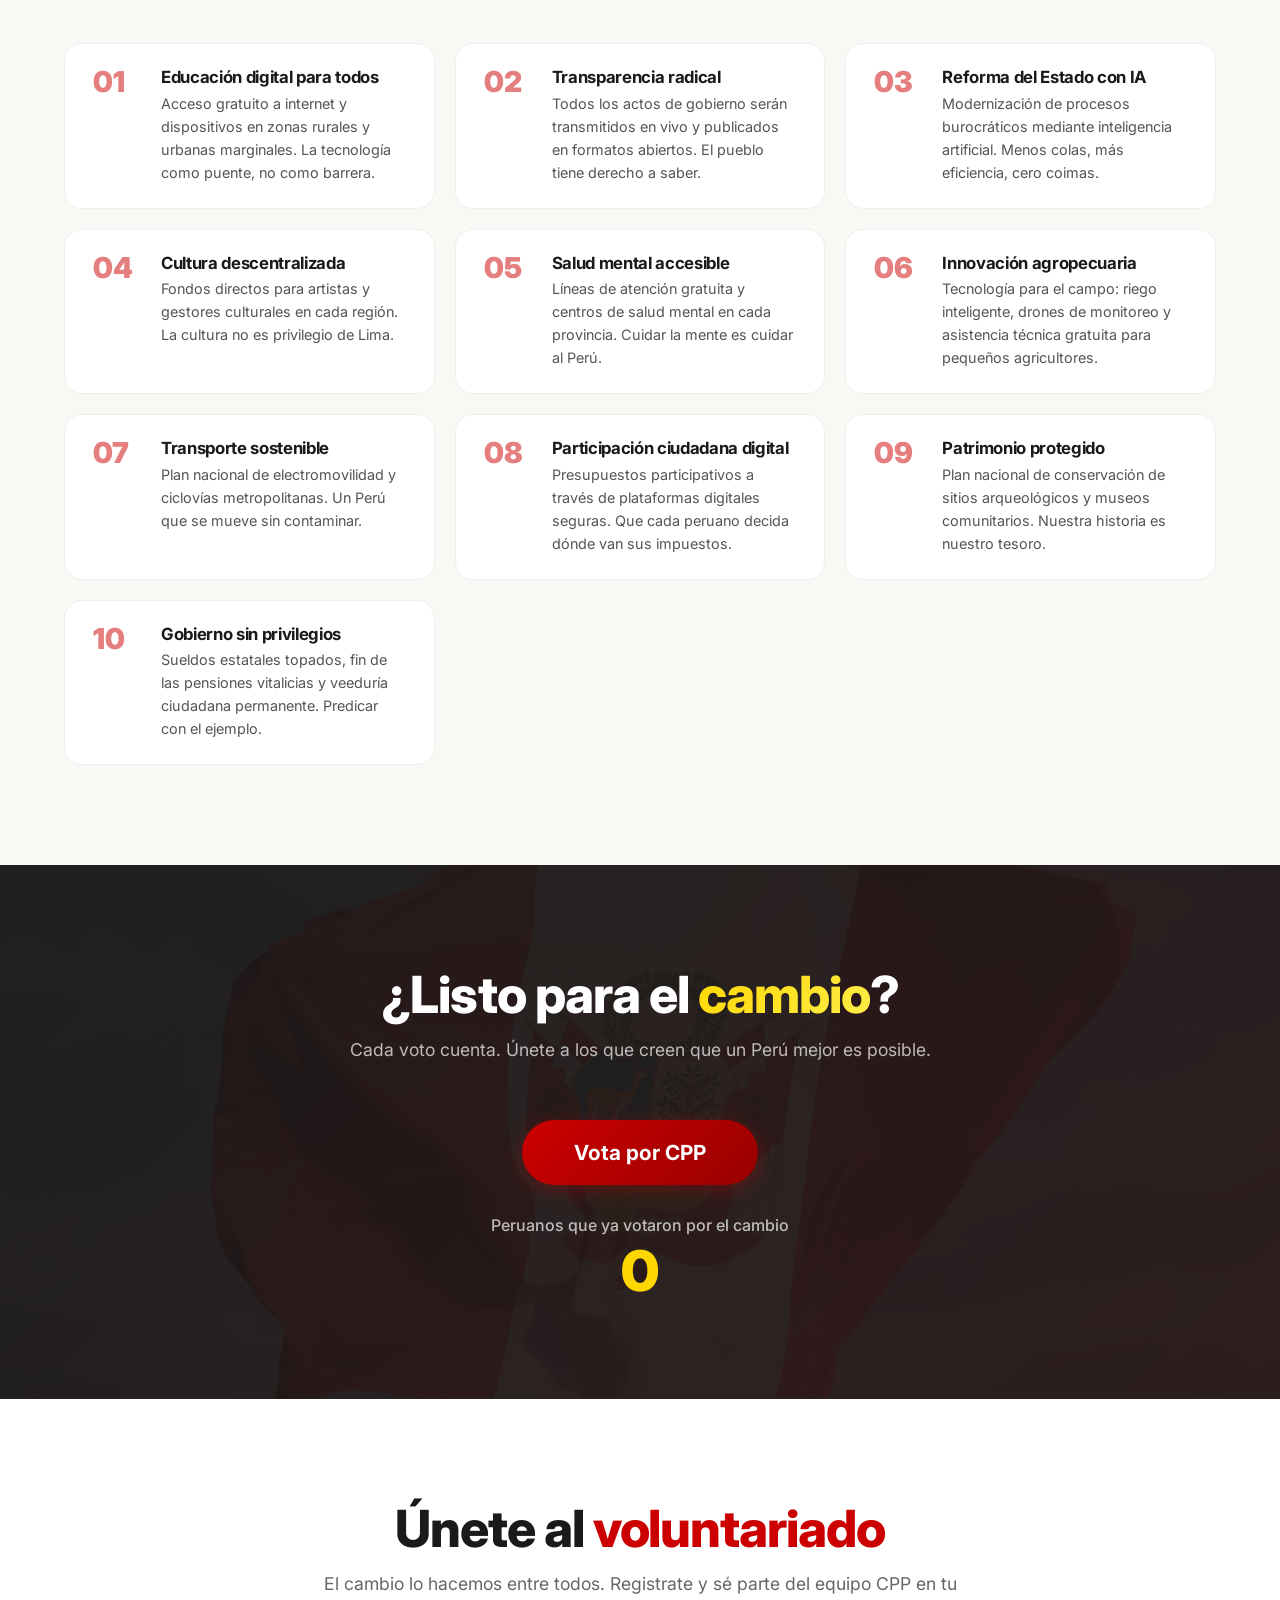
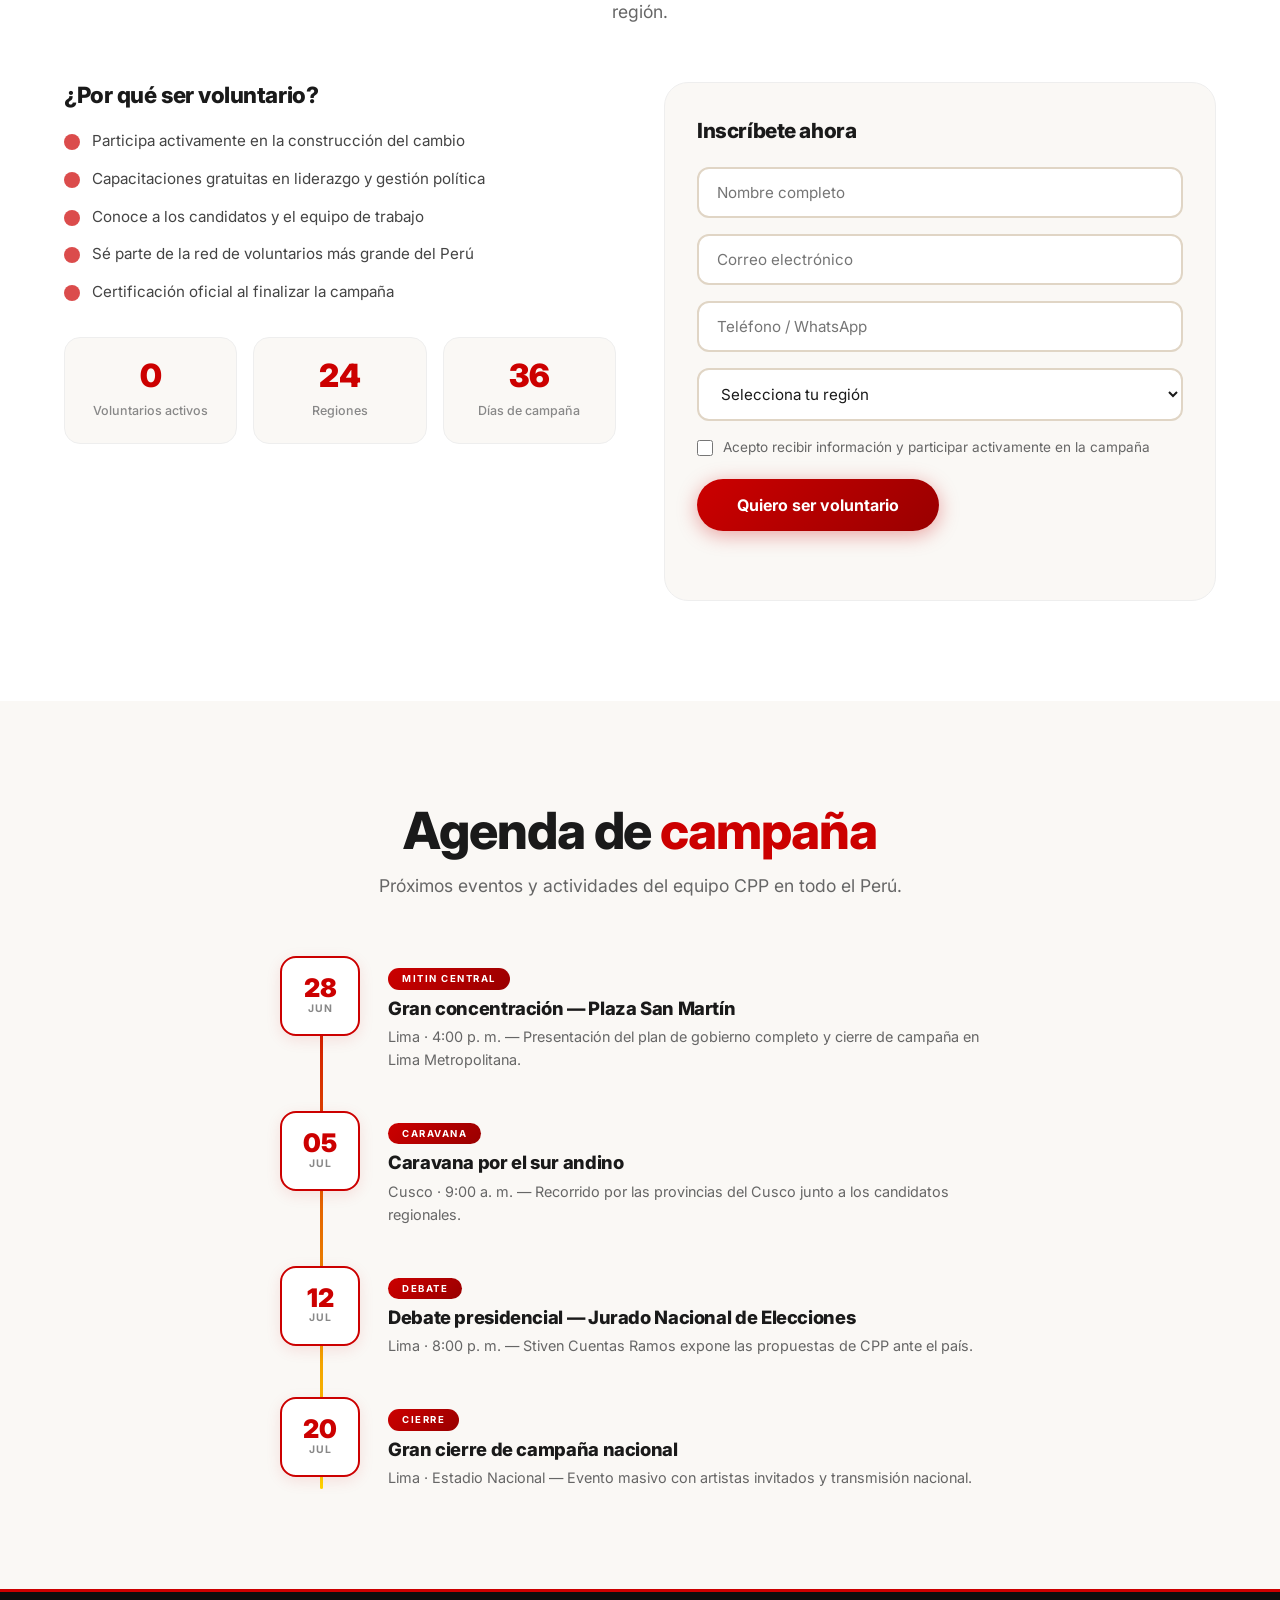
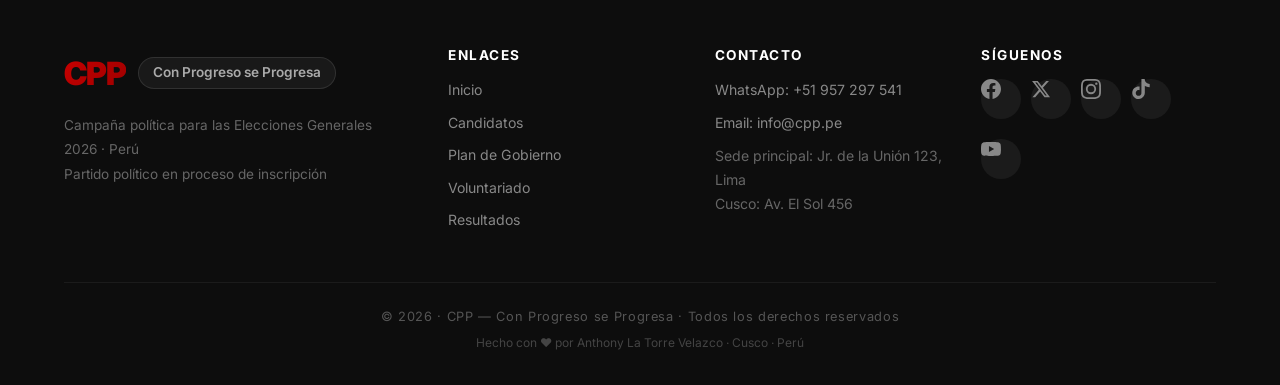
==== commit 4bcef238: "Octava version creo: Actualizamos el navbar y el header incluyendo nuevas paginas aparte del index.h" ====
--- a/index.html
+++ b/index.html
@@ -40,6 +40,17 @@
                 <a href="#voluntarios">Voluntariado</a>
                 <a href="#agenda">Agenda</a>
                 <a href="#votar">Vota</a>
+                <div class="nav-item nav-dropdown">
+                    <button class="nav-dropdown-toggle" aria-label="Menú Prensa">
+                        Prensa <span class="nav-arrow">▼</span>
+                    </button>
+                    <div class="nav-dropdown-menu">
+                        <a href="comunicados.html">Comunicados</a>
+                        <a href="prensa.html">Notas de Prensa</a>
+                        <a href="blog.html">Blog</a>
+                    </div>
+                </div>
+                <a href="equipo.html">Equipo</a>
             </nav>
         </div>
     </header>
